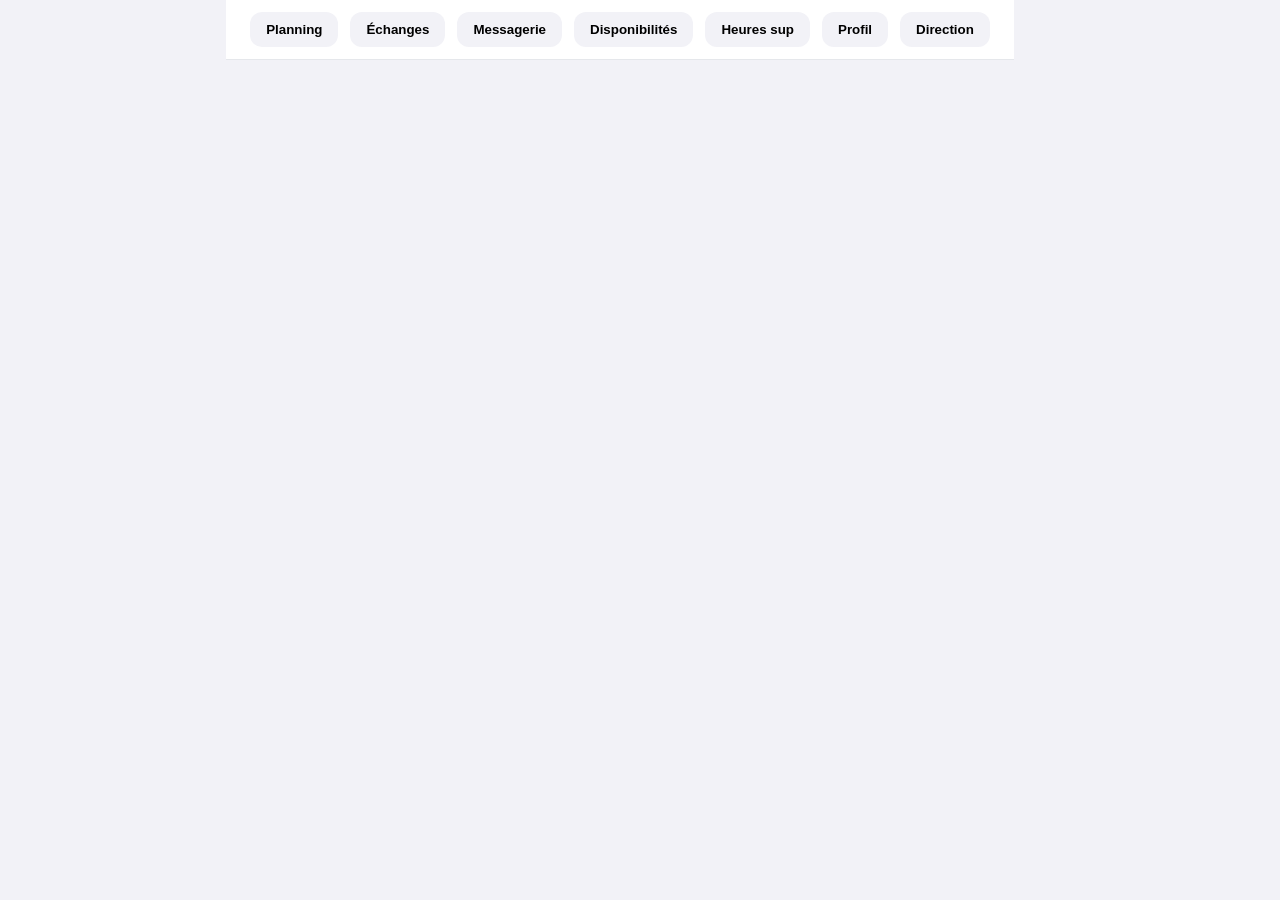
==== index.html @ 152e104a "Add files via upload" ====
<!doctype html>
<html lang="fr">
<head>
  <meta charset="utf-8" />
  <meta name="viewport" content="width=device-width, initial-scale=1" />
  <title>EHPAD Staff – Démo Web (locale)</title>
  <link rel="stylesheet" href="styles.css" />
</head>
<body>
<header class="desktop-nav">
  <button data-tab="planning">Planning</button>
  <button data-tab="echanges">Échanges</button>
  <button data-tab="messagerie">Messagerie</button>
  <button data-tab="disponibilites">Disponibilités</button>
  <button data-tab="heures">Heures sup</button>
  <button data-tab="profil">Profil</button>
  <button data-tab="direction">Direction</button>
</header>



<div class='pc-content'>
  <div id="root"></div>

  <template id="tpl-login">
    <div class="screen">
      <div class="topbar">
        <div class="brand">
          <div class="logo">E</div>
          <div>
            <div class="brand-title">EHPAD Staff</div>
            <div class="brand-subtitle">Démo web locale</div>
          </div>
        </div>
      </div>

      <div class="content">
        <div class="card hero">
          <div class="hero-title">Connexion</div>
          <div class="hero-sub">Choisis un profil pour tester (Agent / Direction).</div>

          <div class="row gap">
            <div class="field">
              <label>Rôle</label>
              <select id="loginRole">
                <option value="agent">Agent</option>
                <option value="direction">Direction</option>
              </select>
            </div>
            <div class="field">
              <label>Utilisateur</label>
              <select id="loginUser"></select>
            </div>
          </div>

          <button class="btn primary" id="btnLogin">Se connecter</button>

          <div class="hint">
            <span class="pill">100% local</span>
            <span class="pill">Windows OK</span>
            <span class="pill">Sans serveur</span>
          </div>
        </div>

        <div class="card">
          <div class="section-title">Ce que tu peux montrer à la direction</div>
          <ul class="bullets">
            <li>Planning personnel + planning d’unité</li>
            <li>Échanges d’horaires (avec sélection de deux horaires)</li>
            <li>Messagerie interne + proposition d’échange</li>
            <li>Absences / congés / arrêt maladie</li>
            <li>Heures supplémentaires</li>
            <li>Profil & santé (agent modifie, direction consulte)</li>
          </ul>
        </div>
      </div>
    </div>
  </template>

  <template id="tpl-shell">
    <div class="app">
      <div class="statusbar"></div>

      <header class="appbar">
        <div class="appbar-left">
          <button class="iconbtn" id="btnBack" title="Retour" aria-label="Retour">
            <svg viewBox="0 0 24 24"><path d="M15 18l-6-6 6-6" fill="none" stroke="currentColor" stroke-width="2" stroke-linecap="round" stroke-linejoin="round"/></svg>
          </button>
          <div>
            <div class="appbar-title" id="appTitle">Planning</div>
            <div class="appbar-sub" id="appSubtitle"></div>
          </div>
        </div>

        <div class="appbar-right">
          <button class="iconbtn" id="btnAccount" title="Compte" aria-label="Compte">
            <svg viewBox="0 0 24 24"><path d="M20 21a8 8 0 10-16 0" fill="none" stroke="currentColor" stroke-width="2" stroke-linecap="round"/><path d="M12 13a4 4 0 100-8 4 4 0 000 8z" fill="none" stroke="currentColor" stroke-width="2"/></svg>
          </button>
        </div>
      </header>

      <main class="main" id="main"></main>

      <nav class="tabbar" id="tabbar"></nav>

      <div class="modal-backdrop hidden" id="modalBackdrop">
        <div class="modal" role="dialog" aria-modal="true" aria-labelledby="modalTitle">
          <div class="modal-head">
            <div class="modal-title" id="modalTitle">Modal</div>
            <button class="iconbtn" id="btnModalClose" aria-label="Fermer">
              <svg viewBox="0 0 24 24"><path d="M18 6L6 18M6 6l12 12" fill="none" stroke="currentColor" stroke-width="2" stroke-linecap="round"/></svg>
            </button>
          </div>
          <div class="modal-body" id="modalBody"></div>
          <div class="modal-foot" id="modalFoot"></div>
        </div>
      </div>

      <div class="toast hidden" id="toast"></div>
    </div>
  </template>

  <script src="app.js"></script>
</body>
</html>
---- styles.css ----
:root{
  --bg: #0b1220;
  --panel: #0f1a30;
  --card: #101d35;
  --card2: #0f1a30;
  --text: #eef3ff;
  --muted: #a9b6d3;
  --line: rgba(255,255,255,.08);
  --primary: #4f8cff;
  --primary2: #2f6df0;
  --danger: #ff4f6d;
  --success: #32d583;
  --shadow: 0 12px 40px rgba(0,0,0,.35);
  --radius: 18px;
}

*{box-sizing:border-box}
html,body{height:100%}
body{
  margin:0;
  font-family: ui-sans-serif, system-ui, -apple-system, Segoe UI, Roboto, Arial, "Apple Color Emoji","Segoe UI Emoji";
  background: radial-gradient(1200px 800px at 20% -10%, rgba(79,140,255,.35), transparent 60%),
              radial-gradient(1200px 800px at 110% 20%, rgba(50,213,131,.25), transparent 55%),
              var(--bg);
  color: var(--text);
}

a{color:inherit}
.hidden{display:none !important}
.row{display:flex}
.col{display:flex;flex-direction:column}
.gap{gap:12px}
.center{align-items:center;justify-content:center}

.screen{
  min-height:100vh;
  display:flex;
  flex-direction:column;
}

.topbar{
  padding:20px 18px 8px;
  display:flex;
  justify-content:center;
}
.brand{display:flex;gap:12px;align-items:center}
.logo{
  width:42px;height:42px;border-radius:14px;
  background: linear-gradient(135deg, rgba(79,140,255,1), rgba(47,109,240,1));
  display:grid;place-items:center;
  font-weight:800;
  box-shadow: var(--shadow);
}
.brand-title{font-weight:800;font-size:18px}
.brand-subtitle{color:var(--muted);font-size:12px;margin-top:2px}

.content{
  width:min(980px, 100%);
  margin:0 auto;
  padding:12px 18px 28px;
  display:grid;
  grid-template-columns: 1fr;
  gap:14px;
}
@media(min-width:860px){
  .content{grid-template-columns: 1.1fr .9fr;}
}

.card{
  background: linear-gradient(180deg, rgba(255,255,255,.04), rgba(255,255,255,.02));
  border:1px solid var(--line);
  border-radius: var(--radius);
  padding:16px;
  box-shadow: var(--shadow);
}
.hero{padding:18px}
.hero-title{font-size:22px;font-weight:850}
.hero-sub{color:var(--muted);margin-top:6px}
.section-title{font-weight:750;margin-bottom:10px}
.bullets{margin:0;padding-left:18px;color:var(--muted);line-height:1.65}

.field{flex:1;display:flex;flex-direction:column;gap:6px}
label{font-size:12px;color:var(--muted)}
input, select, textarea{
  width:100%;
  padding:12px 12px;
  border-radius:14px;
  background: rgba(255,255,255,.04);
  border:1px solid var(--line);
  color:var(--text);
  outline:none;
}
textarea{min-height:92px;resize:vertical}

.btn{
  width:100%;
  margin-top:12px;
  padding:12px 14px;
  border-radius:14px;
  border:1px solid var(--line);
  background: rgba(255,255,255,.04);
  color:var(--text);
  font-weight:700;
  cursor:pointer;
}
.btn.primary{
  background: linear-gradient(135deg, var(--primary), var(--primary2));
  border: none;
}
.btn.danger{
  background: linear-gradient(135deg, rgba(255,79,109,1), rgba(255,42,86,1));
  border:none;
}
.btn.ghost{
  background: transparent;
  border:1px solid var(--line);
}
.btn.small{width:auto;margin:0;padding:10px 12px;border-radius:12px;font-weight:700}

.hint{display:flex;gap:8px;flex-wrap:wrap;margin-top:12px}
.pill{
  font-size:12px;
  padding:6px 10px;
  border-radius:999px;
  border:1px solid var(--line);
  background: rgba(255,255,255,.03);
  color:var(--muted);
}

/* App shell */
.app{
  height:100vh;
  width: 100%;
  margin:0 auto;
  background: rgba(0,0,0,.12);
  display:flex;
  flex-direction:column;
  border-left:1px solid rgba(255,255,255,.06);
  border-right:1px solid rgba(255,255,255,.06);
}

.statusbar{height:12px}
.appbar{
  display:flex;
  align-items:center;
  justify-content:space-between;
  padding:14px 12px 10px;
  border-bottom:1px solid var(--line);
  background: linear-gradient(180deg, rgba(255,255,255,.04), rgba(255,255,255,.01));
}
.appbar-left{display:flex;gap:8px;align-items:center}
.appbar-title{font-weight:850;font-size:16px}
.appbar-sub{color:var(--muted);font-size:12px;margin-top:2px}

.iconbtn{
  width:38px;height:38px;border-radius:12px;
  border:1px solid var(--line);
  background: rgba(255,255,255,.04);
  display:grid;place-items:center;
  cursor:pointer;
  color:var(--text);
}
.iconbtn svg{width:20px;height:20px}

.main{
  flex:1;
  overflow:auto;
  padding:12px 12px 84px;
}
.tabbar{
  position:sticky;
  bottom:0;
  display:grid;
  grid-template-columns: repeat(5, 1fr);
  gap:8px;
  padding:10px 10px 12px;
  border-top:1px solid var(--line);
  background: linear-gradient(180deg, rgba(0,0,0,.2), rgba(0,0,0,.38));
  backdrop-filter: blur(10px);
}
.tab{
  display:flex;
  flex-direction:column;
  gap:6px;
  align-items:center;
  justify-content:center;
  padding:10px 6px;
  border-radius:14px;
  color:var(--muted);
  cursor:pointer;
  user-select:none;
}
.tab.active{
  color:var(--text);
  background: rgba(79,140,255,.14);
  border:1px solid rgba(79,140,255,.35);
}
.tab svg{width:18px;height:18px}
.tab span{font-size:11px}

.cardlist{display:flex;flex-direction:column;gap:10px}
.carditem{
  background: rgba(255,255,255,.03);
  border:1px solid var(--line);
  border-radius: var(--radius);
  padding:14px;
}
.carditem h3{margin:0 0 8px;font-size:14px}
.muted{color:var(--muted);font-size:12px}
.split{
  display:grid;
  grid-template-columns: 1fr;
  gap:10px;
}
@media(min-width:380px){
  .split{grid-template-columns: 1fr 1fr;}
}

.badge{
  display:inline-flex;
  align-items:center;
  gap:6px;
  padding:6px 10px;
  border-radius:999px;
  border:1px solid var(--line);
  background: rgba(255,255,255,.03);
  color:var(--muted);
  font-size:12px;
}
.badge.ok{border-color: rgba(50,213,131,.35); background: rgba(50,213,131,.10); color:#bff3db}
.badge.warn{border-color: rgba(255,196,0,.35); background: rgba(255,196,0,.10); color:#ffe7a8}
.badge.no{border-color: rgba(255,79,109,.35); background: rgba(255,79,109,.10); color:#ffd0d9}

.hr{height:1px;background:var(--line);margin:12px 0}

/* Calendar-ish */
.week{
  display:grid;
  grid-template-columns: repeat(7, 1fr);
  gap:8px;
}
.day{
  border:1px solid var(--line);
  border-radius:14px;
  padding:10px 10px 8px;
  background: rgba(255,255,255,.03);
}
.day .d{font-weight:800;font-size:12px}
.day .n{color:var(--muted);font-size:11px;margin-top:2px}
.shift{
  margin-top:8px;
  padding:8px;
  border-radius:12px;
  border:1px solid rgba(79,140,255,.25);
  background: rgba(79,140,255,.10);
  font-size:12px;
}
.shift .t{font-weight:750}
.shift .p{color:var(--muted);font-size:11px;margin-top:3px}

/* Messages */
.chat{
  display:flex;
  flex-direction:column;
  gap:10px;
}
.bubble{
  max-width:82%;
  padding:10px 12px;
  border-radius:16px;
  border:1px solid var(--line);
  background: rgba(255,255,255,.04);
  box-shadow: 0 6px 18px rgba(0,0,0,.20);
}
.bubble.me{
  margin-left:auto;
  background: rgba(79,140,255,.18);
  border-color: rgba(79,140,255,.35);
}
.bubble .time{margin-top:6px;font-size:10px;color:var(--muted)}
.chatbar{
  position:sticky;
  bottom:0;
  display:flex;
  gap:8px;
  padding:10px;
  background: linear-gradient(180deg, rgba(0,0,0,.0), rgba(0,0,0,.35));
  backdrop-filter: blur(10px);
  border-top:1px solid var(--line);
  margin: 12px -12px -84px;
}
.chatbar input{flex:1}
.iconbtn.primary{
  background: rgba(79,140,255,.18);
  border-color: rgba(79,140,255,.35);
}

/* Modal */
.modal-backdrop{
  position:fixed;
  inset:0;
  background: rgba(0,0,0,.55);
  display:flex;
  align-items:flex-end;
  justify-content:center;
  padding:14px;
}
.modal{
  width: 100%;
  background: linear-gradient(180deg, rgba(255,255,255,.06), rgba(255,255,255,.03));
  border:1px solid var(--line);
  border-radius: 22px;
  box-shadow: var(--shadow);
  overflow:hidden;
}
.modal-head{
  display:flex;
  justify-content:space-between;
  align-items:center;
  padding:14px 12px;
  border-bottom:1px solid var(--line);
}
.modal-title{font-weight:850}
.modal-body{padding:12px}
.modal-foot{padding:12px;border-top:1px solid var(--line);display:flex;gap:8px}
.modal-foot .btn{margin:0}
.grid2{display:grid;grid-template-columns:1fr 1fr;gap:10px}

/* Toast */
.toast{
  position:fixed;
  left:50%;
  transform:translateX(-50%);
  bottom:92px;
  background: rgba(0,0,0,.65);
  border:1px solid rgba(255,255,255,.12);
  padding:10px 12px;
  border-radius:14px;
  color:var(--text);
  font-size:13px;
  box-shadow: var(--shadow);
}


/* iOS calendar */
.ioscal-wrap{
  background: rgba(255,255,255,.03);
  border:1px solid var(--line);
  border-radius: 22px;
  overflow:hidden;
}
.ioscal-head{
  display:flex;
  align-items:center;
  justify-content:space-between;
  padding:14px 12px;
  background: linear-gradient(180deg, rgba(255,255,255,.05), rgba(255,255,255,.02));
  border-bottom:1px solid var(--line);
}
.ioscal-title{
  font-weight:900;
  letter-spacing:.2px;
}
.ioscal-head .muted{margin:0}
.ioscal-nav{
  display:flex; gap:8px;
}
.ioscal-dow{
  display:grid;
  grid-template-columns: repeat(7, 1fr);
  gap:0;
  padding:10px 12px 8px;
  font-size:11px;
  color: var(--muted);
  background: rgba(255,255,255,.02);
}
.ioscal-grid{
  display:grid;
  grid-template-columns: repeat(7, 1fr);
  padding:10px 10px 12px;
  gap:6px;
  background: rgba(0,0,0,.12);
}
.ioscal-cell{
  aspect-ratio: 1 / 1;
  border-radius: 14px;
  display:flex;
  align-items:center;
  justify-content:center;
  position:relative;
  border:1px solid rgba(255,255,255,.06);
  background: rgba(255,255,255,.02);
  cursor:pointer;
  user-select:none;
}
.ioscal-cell.off{
  opacity:.35;
  cursor:default;
}
.ioscal-cell .num{
  font-weight:850;
  font-size:12px;
}
.ioscal-cell.today{
  background: rgba(79,140,255,.22);
  border-color: rgba(79,140,255,.45);
}
.ioscal-cell.sel{
  outline: 2px solid rgba(50,213,131,.65);
  outline-offset: 0px;
}
.dots{
  position:absolute;
  bottom:8px;
  display:flex;
  gap:4px;
  height:6px;
  align-items:center;
}
.dot{
  width:5px;height:5px;border-radius:999px;
  background: rgba(255,255,255,.45);
}
.dot.me{ background: rgba(79,140,255,.95); }
.dot.unit{ background: rgba(50,213,131,.95); }
.ioscal-detail{
  padding:12px;
  background: rgba(255,255,255,.02);
  border-top:1px solid var(--line);
}
.ioscal-detail h4{
  margin:0 0 8px;
  font-size:13px;
  font-weight:900;
}
.detail-line{
  display:flex;
  justify-content:space-between;
  align-items:flex-start;
  gap:10px;
  padding:10px 10px;
  border:1px solid rgba(255,255,255,.06);
  background: rgba(255,255,255,.02);
  border-radius: 16px;
  margin-bottom:8px;
}
.detail-line .left{
  display:flex; flex-direction:column; gap:4px;
}
.tag{
  display:inline-flex;
  align-items:center;
  gap:6px;
  padding:5px 9px;
  border-radius:999px;
  border:1px solid var(--line);
  font-size:11px;
  color: var(--muted);
  background: rgba(255,255,255,.02);
  width:fit-content;
}
.tag.me{ border-color: rgba(79,140,255,.35); color:#cfe0ff; background: rgba(79,140,255,.10);}
.tag.unit{ border-color: rgba(50,213,131,.35); color:#c8f6df; background: rgba(50,213,131,.10);}
\n
.pc-layout {
  display: grid;
  grid-template-columns: 280px 1fr;
  height: 100vh;
}



.pc-content {
  padding: 20px;
}

.app {
  max-width: 1100px !important;
  width: 100% !important;
  margin: 0 auto !important;
}

@media (min-width: 900px) {
  .tabbar {
    display: none !important;
  }
}








/* ===============================
   MODE PC FULL HD (1920x1080)
   =============================== */

html, body {
  width: 100%;
  height: 100%;
  margin: 0;
}

body {
  display: flex;
  justify-content: center;
  align-items: flex-start;
  background: #f2f2f7;
}

/* App takes full HD width */
.app {
  width: 100%;
  max-width: 1920px;
  height: 100vh;
  margin: 0;
}

/* Hide mobile constraints */
.app {
  border-radius: 0 !important;
}

/* Tabbar repositioned for desktop */
@media (min-width: 1200px) {
  .tabbar {
    position: sticky;
    bottom: auto;
    top: 0;
  }
}

.tabbar { display: none !important; }

.desktop-nav {
  position: sticky;
  top: 0;
  z-index: 50;
  display: flex;
  gap: 12px;
  padding: 12px 24px;
  background: #ffffff;
  border-bottom: 1px solid #e5e7eb;
}

.desktop-nav button {
  padding: 10px 16px;
  border-radius: 12px;
  border: none;
  background: #f2f2f7;
  font-weight: 600;
  cursor: pointer;
}

.desktop-nav button:hover {
  background: #4f8cff;
  color: #fff;
}
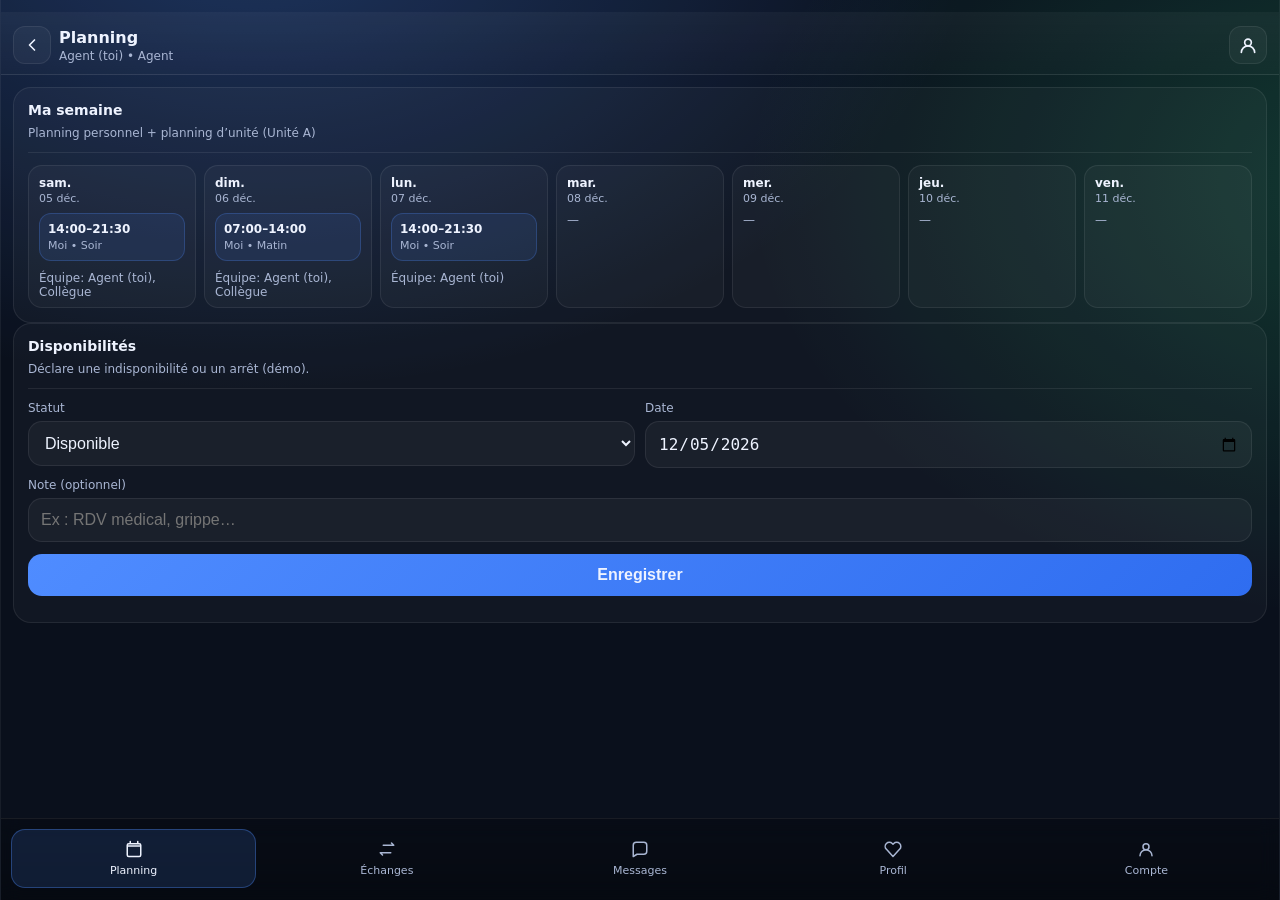
==== commit f3e27ff6: "Add files via upload" ====
--- a/index.html
+++ b/index.html
@@ -7,19 +7,6 @@
   <link rel="stylesheet" href="styles.css" />
 </head>
 <body>
-<header class="desktop-nav">
-  <button data-tab="planning">Planning</button>
-  <button data-tab="echanges">Échanges</button>
-  <button data-tab="messagerie">Messagerie</button>
-  <button data-tab="disponibilites">Disponibilités</button>
-  <button data-tab="heures">Heures sup</button>
-  <button data-tab="profil">Profil</button>
-  <button data-tab="direction">Direction</button>
-</header>
-
-
-
-<div class='pc-content'>
   <div id="root"></div>
 
   <template id="tpl-login">
--- a/styles.css
+++ b/styles.css
@@ -130,7 +130,7 @@
 /* App shell */
 .app{
   height:100vh;
-  width: 100%;
+  width:min(420px, 100%);
   margin:0 auto;
   background: rgba(0,0,0,.12);
   display:flex;
@@ -306,7 +306,7 @@
   padding:14px;
 }
 .modal{
-  width: 100%;
+  width:min(420px, 100%);
   background: linear-gradient(180deg, rgba(255,255,255,.06), rgba(255,255,255,.03));
   border:1px solid var(--line);
   border-radius: 22px;
@@ -342,219 +342,57 @@
 }
 
 
-/* iOS calendar */
-.ioscal-wrap{
-  background: rgba(255,255,255,.03);
-  border:1px solid var(--line);
-  border-radius: 22px;
-  overflow:hidden;
-}
-.ioscal-head{
-  display:flex;
-  align-items:center;
-  justify-content:space-between;
-  padding:14px 12px;
-  background: linear-gradient(180deg, rgba(255,255,255,.05), rgba(255,255,255,.02));
-  border-bottom:1px solid var(--line);
-}
-.ioscal-title{
-  font-weight:900;
-  letter-spacing:.2px;
-}
-.ioscal-head .muted{margin:0}
-.ioscal-nav{
-  display:flex; gap:8px;
-}
-.ioscal-dow{
-  display:grid;
-  grid-template-columns: repeat(7, 1fr);
-  gap:0;
-  padding:10px 12px 8px;
-  font-size:11px;
-  color: var(--muted);
-  background: rgba(255,255,255,.02);
-}
-.ioscal-grid{
-  display:grid;
-  grid-template-columns: repeat(7, 1fr);
-  padding:10px 10px 12px;
-  gap:6px;
-  background: rgba(0,0,0,.12);
-}
-.ioscal-cell{
-  aspect-ratio: 1 / 1;
-  border-radius: 14px;
-  display:flex;
-  align-items:center;
-  justify-content:center;
-  position:relative;
-  border:1px solid rgba(255,255,255,.06);
-  background: rgba(255,255,255,.02);
-  cursor:pointer;
-  user-select:none;
-}
-.ioscal-cell.off{
-  opacity:.35;
-  cursor:default;
-}
-.ioscal-cell .num{
-  font-weight:850;
-  font-size:12px;
-}
-.ioscal-cell.today{
-  background: rgba(79,140,255,.22);
-  border-color: rgba(79,140,255,.45);
-}
-.ioscal-cell.sel{
-  outline: 2px solid rgba(50,213,131,.65);
-  outline-offset: 0px;
-}
-.dots{
-  position:absolute;
-  bottom:8px;
-  display:flex;
-  gap:4px;
-  height:6px;
-  align-items:center;
-}
-.dot{
-  width:5px;height:5px;border-radius:999px;
-  background: rgba(255,255,255,.45);
-}
-.dot.me{ background: rgba(79,140,255,.95); }
-.dot.unit{ background: rgba(50,213,131,.95); }
-.ioscal-detail{
-  padding:12px;
-  background: rgba(255,255,255,.02);
-  border-top:1px solid var(--line);
-}
-.ioscal-detail h4{
-  margin:0 0 8px;
-  font-size:13px;
-  font-weight:900;
-}
-.detail-line{
-  display:flex;
-  justify-content:space-between;
-  align-items:flex-start;
-  gap:10px;
-  padding:10px 10px;
-  border:1px solid rgba(255,255,255,.06);
-  background: rgba(255,255,255,.02);
-  border-radius: 16px;
-  margin-bottom:8px;
-}
-.detail-line .left{
-  display:flex; flex-direction:column; gap:4px;
-}
-.tag{
-  display:inline-flex;
-  align-items:center;
-  gap:6px;
-  padding:5px 9px;
-  border-radius:999px;
-  border:1px solid var(--line);
-  font-size:11px;
-  color: var(--muted);
-  background: rgba(255,255,255,.02);
-  width:fit-content;
-}
-.tag.me{ border-color: rgba(79,140,255,.35); color:#cfe0ff; background: rgba(79,140,255,.10);}
-.tag.unit{ border-color: rgba(50,213,131,.35); color:#c8f6df; background: rgba(50,213,131,.10);}
-\n
-.pc-layout {
-  display: grid;
-  grid-template-columns: 280px 1fr;
-  height: 100vh;
-}
-
-
-
-.pc-content {
-  padding: 20px;
-}
-
+
+/* ==================================================
+   MODE PC 1920x1080 — CSS ONLY (NO HTML/JS CHANGES)
+   ================================================== */
+
+/* Centering removed */
+body {
+  display: block !important;
+}
+
+/* App uses full desktop width */
 .app {
-  max-width: 1100px !important;
   width: 100% !important;
+  max-width: 1920px !important;
   margin: 0 auto !important;
-}
-
-@media (min-width: 900px) {
-  .tabbar {
-    display: none !important;
-  }
-}
-
-
-
-
-
-
-
-
-/* ===============================
-   MODE PC FULL HD (1920x1080)
-   =============================== */
-
-html, body {
-  width: 100%;
-  height: 100%;
-  margin: 0;
-}
-
-body {
-  display: flex;
-  justify-content: center;
-  align-items: flex-start;
-  background: #f2f2f7;
-}
-
-/* App takes full HD width */
-.app {
-  width: 100%;
-  max-width: 1920px;
-  height: 100vh;
-  margin: 0;
-}
-
-/* Hide mobile constraints */
-.app {
+  min-height: 100vh;
   border-radius: 0 !important;
 }
 
-/* Tabbar repositioned for desktop */
-@media (min-width: 1200px) {
-  .tabbar {
-    position: sticky;
-    bottom: auto;
-    top: 0;
-  }
-}
-
-.tabbar { display: none !important; }
-
-.desktop-nav {
-  position: sticky;
-  top: 0;
-  z-index: 50;
-  display: flex;
-  gap: 12px;
-  padding: 12px 24px;
-  background: #ffffff;
-  border-bottom: 1px solid #e5e7eb;
-}
-
-.desktop-nav button {
-  padding: 10px 16px;
-  border-radius: 12px;
-  border: none;
-  background: #f2f2f7;
-  font-weight: 600;
-  cursor: pointer;
-}
-
-.desktop-nav button:hover {
-  background: #4f8cff;
-  color: #fff;
-}
+/* Larger content spacing for desktop */
+.screen, .page, .view {
+  padding-left: 24px !important;
+  padding-right: 24px !important;
+}
+
+/* Cards breathe better on PC */
+.card {
+  max-width: none !important;
+}
+
+/* Calendar scales properly */
+.calendar {
+  max-width: none !important;
+}
+
+/* Lists use more space */
+.list, .list-item {
+  max-width: none !important;
+}
+
+/* Inputs easier to use with mouse */
+input, select, textarea, button {
+  font-size: 16px;
+}
+
+/* Desktop scrolling comfort */
+* {
+  scrollbar-width: thin;
+}
+
+/* Keep mobile navigation & logic intact */
+/* NO tabbar changes */
+/* NO JS changes */
+/* NO HTML changes */
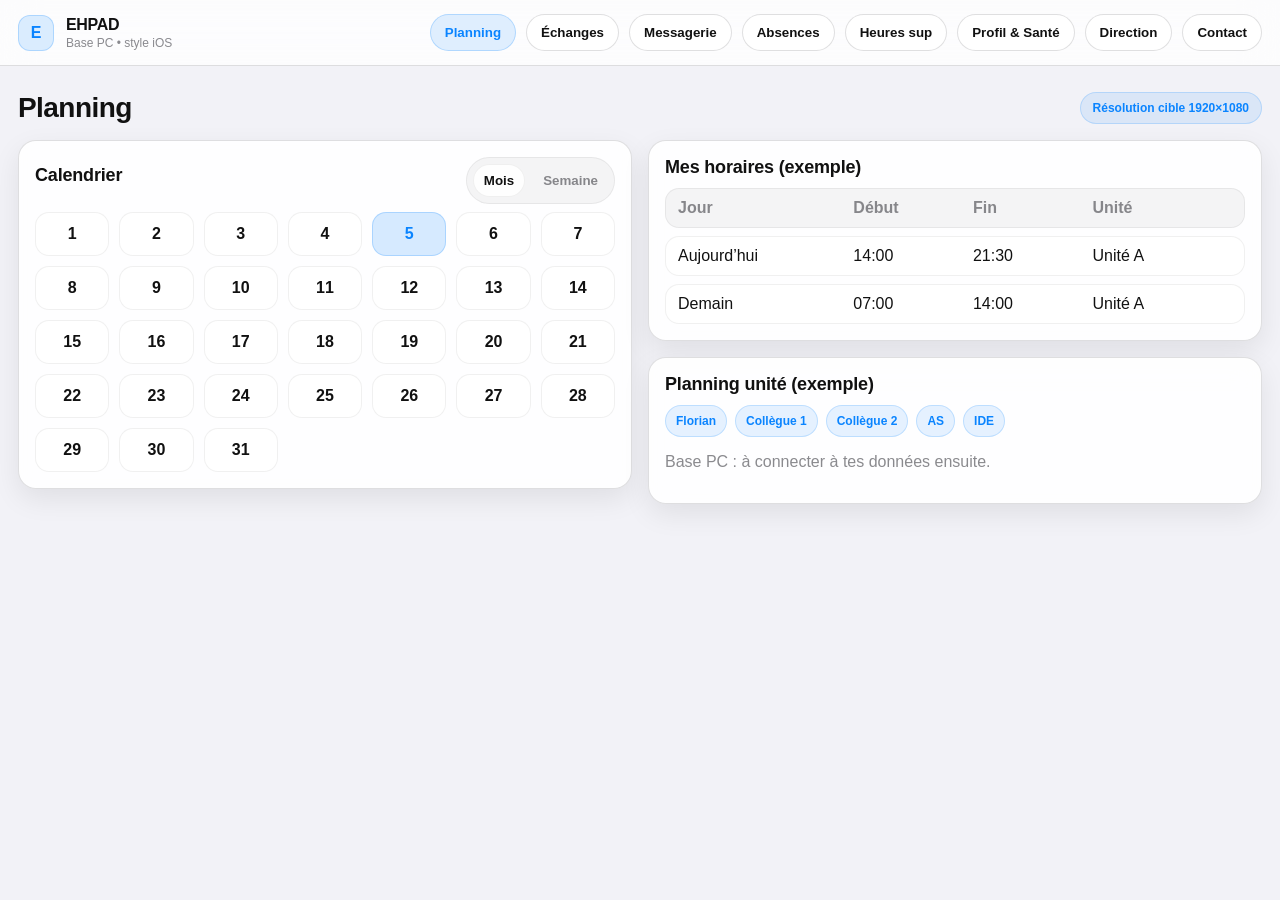
==== commit 5ed83524: "Add files via upload" ====
--- a/index.html
+++ b/index.html
@@ -3,109 +3,295 @@
 <head>
   <meta charset="utf-8" />
   <meta name="viewport" content="width=device-width, initial-scale=1" />
-  <title>EHPAD Staff – Démo Web (locale)</title>
+  <title>EHPAD – Base PC (style iOS)</title>
   <link rel="stylesheet" href="styles.css" />
 </head>
 <body>
-  <div id="root"></div>
-
-  <template id="tpl-login">
-    <div class="screen">
-      <div class="topbar">
-        <div class="brand">
-          <div class="logo">E</div>
-          <div>
-            <div class="brand-title">EHPAD Staff</div>
-            <div class="brand-subtitle">Démo web locale</div>
-          </div>
-        </div>
-      </div>
-
-      <div class="content">
-        <div class="card hero">
-          <div class="hero-title">Connexion</div>
-          <div class="hero-sub">Choisis un profil pour tester (Agent / Direction).</div>
-
-          <div class="row gap">
-            <div class="field">
-              <label>Rôle</label>
-              <select id="loginRole">
-                <option value="agent">Agent</option>
-                <option value="direction">Direction</option>
-              </select>
+  <header class="topbar">
+    <div class="brand">
+      <div class="logo">E</div>
+      <div>
+        <div class="brand-title">EHPAD</div>
+        <div class="brand-sub">Base PC • style iOS</div>
+      </div>
+    </div>
+
+    <nav class="nav" id="nav">
+      <button class="navbtn active" data-tab="planning">Planning</button>
+      <button class="navbtn" data-tab="echanges">Échanges</button>
+      <button class="navbtn" data-tab="messagerie">Messagerie</button>
+      <button class="navbtn" data-tab="disponibilites">Absences</button>
+      <button class="navbtn" data-tab="heures">Heures sup</button>
+      <button class="navbtn" data-tab="profil">Profil & Santé</button>
+      <button class="navbtn" data-tab="direction">Direction</button>
+      <button class="navbtn" data-tab="contact">Contact</button>
+    </nav>
+  </header>
+
+  <main class="wrap">
+    <section class="panel active" data-panel="planning">
+      <div class="panelhead">
+        <h1>Planning</h1>
+        <div class="chip">Résolution cible 1920×1080</div>
+      </div>
+
+      <div class="grid2">
+        <div class="card">
+          <div class="cardhead">
+            <h2>Calendrier</h2>
+            <div class="seg">
+              <button class="segbtn active" data-cal="month">Mois</button>
+              <button class="segbtn" data-cal="week">Semaine</button>
             </div>
-            <div class="field">
-              <label>Utilisateur</label>
-              <select id="loginUser"></select>
+          </div>
+          <div class="calendar" id="calendar"></div>
+        </div>
+
+        <div class="stack">
+          <div class="card">
+            <h2>Mes horaires (exemple)</h2>
+            <div class="table">
+              <div class="row header">
+                <div>Jour</div><div>Début</div><div>Fin</div><div>Unité</div>
+              </div>
+              <div class="row"><div>Aujourd’hui</div><div>14:00</div><div>21:30</div><div>Unité A</div></div>
+              <div class="row"><div>Demain</div><div>07:00</div><div>14:00</div><div>Unité A</div></div>
             </div>
           </div>
 
-          <button class="btn primary" id="btnLogin">Se connecter</button>
-
-          <div class="hint">
-            <span class="pill">100% local</span>
-            <span class="pill">Windows OK</span>
-            <span class="pill">Sans serveur</span>
-          </div>
-        </div>
-
-        <div class="card">
-          <div class="section-title">Ce que tu peux montrer à la direction</div>
-          <ul class="bullets">
-            <li>Planning personnel + planning d’unité</li>
-            <li>Échanges d’horaires (avec sélection de deux horaires)</li>
-            <li>Messagerie interne + proposition d’échange</li>
-            <li>Absences / congés / arrêt maladie</li>
-            <li>Heures supplémentaires</li>
-            <li>Profil & santé (agent modifie, direction consulte)</li>
-          </ul>
-        </div>
-      </div>
-    </div>
-  </template>
-
-  <template id="tpl-shell">
-    <div class="app">
-      <div class="statusbar"></div>
-
-      <header class="appbar">
-        <div class="appbar-left">
-          <button class="iconbtn" id="btnBack" title="Retour" aria-label="Retour">
-            <svg viewBox="0 0 24 24"><path d="M15 18l-6-6 6-6" fill="none" stroke="currentColor" stroke-width="2" stroke-linecap="round" stroke-linejoin="round"/></svg>
-          </button>
-          <div>
-            <div class="appbar-title" id="appTitle">Planning</div>
-            <div class="appbar-sub" id="appSubtitle"></div>
-          </div>
-        </div>
-
-        <div class="appbar-right">
-          <button class="iconbtn" id="btnAccount" title="Compte" aria-label="Compte">
-            <svg viewBox="0 0 24 24"><path d="M20 21a8 8 0 10-16 0" fill="none" stroke="currentColor" stroke-width="2" stroke-linecap="round"/><path d="M12 13a4 4 0 100-8 4 4 0 000 8z" fill="none" stroke="currentColor" stroke-width="2"/></svg>
-          </button>
-        </div>
-      </header>
-
-      <main class="main" id="main"></main>
-
-      <nav class="tabbar" id="tabbar"></nav>
-
-      <div class="modal-backdrop hidden" id="modalBackdrop">
-        <div class="modal" role="dialog" aria-modal="true" aria-labelledby="modalTitle">
-          <div class="modal-head">
-            <div class="modal-title" id="modalTitle">Modal</div>
-            <button class="iconbtn" id="btnModalClose" aria-label="Fermer">
-              <svg viewBox="0 0 24 24"><path d="M18 6L6 18M6 6l12 12" fill="none" stroke="currentColor" stroke-width="2" stroke-linecap="round"/></svg>
-            </button>
-          </div>
-          <div class="modal-body" id="modalBody"></div>
-          <div class="modal-foot" id="modalFoot"></div>
-        </div>
-      </div>
-
-      <div class="toast hidden" id="toast"></div>
-    </div>
-  </template>
+          <div class="card">
+            <h2>Planning unité (exemple)</h2>
+            <div class="pillrow">
+              <span class="pill">Florian</span>
+              <span class="pill">Collègue 1</span>
+              <span class="pill">Collègue 2</span>
+              <span class="pill">AS</span>
+              <span class="pill">IDE</span>
+            </div>
+            <p class="muted">Base PC : à connecter à tes données ensuite.</p>
+          </div>
+        </div>
+      </div>
+    </section>
+
+    <section class="panel" data-panel="echanges">
+      <div class="panelhead">
+        <h1>Échanges d’horaires</h1>
+        <div class="chip">Demande → validation direction</div>
+      </div>
+
+      <div class="grid2">
+        <div class="card">
+          <h2>Proposer un échange</h2>
+          <div class="formgrid">
+            <label>Jour / date</label>
+            <input type="date" id="swapDate" />
+
+            <label>Mon horaire</label>
+            <select id="myShift">
+              <option>07:00–14:00</option>
+              <option selected>14:00–21:30</option>
+            </select>
+
+            <label>Horaire collègue</label>
+            <select id="theirShift">
+              <option>07:00–14:00</option>
+              <option>14:00–21:30</option>
+            </select>
+
+            <label>Collègue</label>
+            <input type="text" id="coworker" placeholder="Nom du collègue" />
+
+            <label>Message (optionnel)</label>
+            <textarea id="swapMsg" rows="4" placeholder="Explique ta demande…"></textarea>
+          </div>
+
+          <div class="actions">
+            <button class="btn primary" id="sendSwap">Envoyer la demande</button>
+            <div class="hint" id="swapResult"></div>
+          </div>
+        </div>
+
+        <div class="card">
+          <h2>Historique (démo)</h2>
+          <div class="list" id="swapList"></div>
+        </div>
+      </div>
+    </section>
+
+    <section class="panel" data-panel="messagerie">
+      <div class="panelhead">
+        <h1>Messagerie</h1>
+        <div class="chip">Pièces jointes (base)</div>
+      </div>
+
+      <div class="grid2">
+        <div class="card">
+          <h2>Conversations</h2>
+          <div class="list" id="threads"></div>
+          <button class="btn" id="newThread">+ Nouvelle conversation</button>
+        </div>
+
+        <div class="card">
+          <h2 id="chatTitle">Conversation</h2>
+          <div class="chat" id="chat"></div>
+
+          <div class="chatbar">
+            <input id="chatInput" type="text" placeholder="Écrire un message…" />
+            <input id="fileInput" type="file" />
+            <button class="btn primary" id="chatSend">Envoyer</button>
+          </div>
+
+          <div class="hint">Astuce : un bouton “Proposer un échange” pourra être ajouté ici ensuite.</div>
+        </div>
+      </div>
+    </section>
+
+    <section class="panel" data-panel="disponibilites">
+      <div class="panelhead">
+        <h1>Disponibilités / Arrêts</h1>
+        <div class="chip">Du / Au</div>
+      </div>
+
+      <div class="grid2">
+        <div class="card">
+          <h2>Déclarer une absence</h2>
+          <div class="formgrid">
+            <label>Type</label>
+            <select id="absenceType">
+              <option>Indisponible</option>
+              <option>Arrêt maladie</option>
+            </select>
+
+            <label>Du</label>
+            <input type="date" id="fromDate" />
+
+            <label>Au</label>
+            <input type="date" id="toDate" />
+
+            <label>Note (optionnel)</label>
+            <input type="text" id="absenceNote" placeholder="Ex : RDV, grippe…" />
+          </div>
+
+          <div class="actions">
+            <button class="btn primary" id="saveAbsence">Enregistrer</button>
+            <div class="hint" id="absenceResult"></div>
+          </div>
+        </div>
+
+        <div class="card">
+          <h2>Mes déclarations</h2>
+          <div class="list" id="absenceList"></div>
+        </div>
+      </div>
+    </section>
+
+    <section class="panel" data-panel="heures">
+      <div class="panelhead">
+        <h1>Heures supplémentaires</h1>
+        <div class="chip">Déclaration</div>
+      </div>
+
+      <div class="grid2">
+        <div class="card">
+          <h2>Déclarer</h2>
+          <div class="formgrid">
+            <label>Date</label>
+            <input type="date" id="otDate" />
+            <label>Minutes</label>
+            <input type="number" id="otMinutes" min="0" step="5" placeholder="Ex : 15, 30, 45…" />
+            <label>Commentaire</label>
+            <input type="text" id="otNote" placeholder="Ex : transmission, retard" />
+          </div>
+          <div class="actions">
+            <button class="btn primary" id="saveOT">Enregistrer</button>
+            <div class="hint" id="otResult"></div>
+          </div>
+        </div>
+
+        <div class="card">
+          <h2>Historique</h2>
+          <div class="list" id="otList"></div>
+        </div>
+      </div>
+    </section>
+
+    <section class="panel" data-panel="profil">
+      <div class="panelhead">
+        <h1>Profil & Santé</h1>
+        <div class="chip">Infos personnelles</div>
+      </div>
+
+      <div class="grid2">
+        <div class="card">
+          <h2>Profil</h2>
+          <div class="formgrid">
+            <label>Nom</label><input id="pName" placeholder="Nom / prénom" />
+            <label>Unité</label><input id="pUnit" placeholder="Ex : Unité A" />
+            <label>Poste</label><input id="pRole" placeholder="Ex : Agent de soins" />
+          </div>
+          <div class="actions">
+            <button class="btn primary" id="saveProfile">Enregistrer</button>
+            <div class="hint" id="profileResult"></div>
+          </div>
+        </div>
+
+        <div class="card">
+          <h2>Santé (option)</h2>
+          <div class="formgrid">
+            <label>Allergies</label><input id="hAllergies" placeholder="…" />
+            <label>Traitements</label><input id="hTreatments" placeholder="…" />
+            <label>Poids (kg)</label><input id="hWeight" type="number" />
+            <label>Taille (cm)</label><input id="hHeight" type="number" />
+          </div>
+          <div class="actions">
+            <button class="btn primary" id="saveHealth">Enregistrer</button>
+            <div class="hint" id="healthResult"></div>
+          </div>
+        </div>
+      </div>
+    </section>
+
+    <section class="panel" data-panel="direction">
+      <div class="panelhead">
+        <h1>Direction</h1>
+        <div class="chip">Validations</div>
+      </div>
+
+      <div class="grid2">
+        <div class="card">
+          <h2>Demandes d’échanges</h2>
+          <div class="list" id="dirSwaps"></div>
+        </div>
+        <div class="card">
+          <h2>Absences</h2>
+          <div class="list" id="dirAbsences"></div>
+        </div>
+      </div>
+    </section>
+
+    <section class="panel" data-panel="contact">
+      <div class="panelhead">
+        <h1>Contact EHPAD</h1>
+        <div class="chip">Infos</div>
+      </div>
+
+      <div class="grid2">
+        <div class="card">
+          <h2>Coordonnées</h2>
+          <div class="kv">
+            <div><span>Adresse</span><strong>À compléter</strong></div>
+            <div><span>Téléphone</span><strong>01 00 00 00 00</strong></div>
+            <div><span>Email</span><strong>contact@ehpad.fr</strong></div>
+          </div>
+        </div>
+        <div class="card">
+          <h2>Notes</h2>
+          <p class="muted">Tu peux ajouter des liens utiles, procédures, etc.</p>
+        </div>
+      </div>
+    </section>
+  </main>
 
   <script src="app.js"></script>
 </body>
--- a/styles.css
+++ b/styles.css
@@ -1,398 +1,248 @@
+/* ==================================================
+   EHPAD – BASE PC (STYLE iOS)
+   Couleur principale : #0A84FF
+   Cible : 1920×1080
+   ================================================== */
+
 :root{
-  --bg: #0b1220;
-  --panel: #0f1a30;
-  --card: #101d35;
-  --card2: #0f1a30;
-  --text: #eef3ff;
-  --muted: #a9b6d3;
-  --line: rgba(255,255,255,.08);
-  --primary: #4f8cff;
-  --primary2: #2f6df0;
-  --danger: #ff4f6d;
-  --success: #32d583;
-  --shadow: 0 12px 40px rgba(0,0,0,.35);
-  --radius: 18px;
+  --blue:#0A84FF;
+  --bg:#F2F2F7;
+  --card:rgba(255,255,255,.90);
+  --sep:rgba(60,60,67,.16);
+  --text:#111;
+  --muted:rgba(60,60,67,.60);
+  --shadow:0 10px 28px rgba(0,0,0,.08);
+  --r:18px;
+  --r2:14px;
 }
 
 *{box-sizing:border-box}
 html,body{height:100%}
 body{
   margin:0;
-  font-family: ui-sans-serif, system-ui, -apple-system, Segoe UI, Roboto, Arial, "Apple Color Emoji","Segoe UI Emoji";
-  background: radial-gradient(1200px 800px at 20% -10%, rgba(79,140,255,.35), transparent 60%),
-              radial-gradient(1200px 800px at 110% 20%, rgba(50,213,131,.25), transparent 55%),
-              var(--bg);
-  color: var(--text);
-}
-
-a{color:inherit}
-.hidden{display:none !important}
-.row{display:flex}
-.col{display:flex;flex-direction:column}
-.gap{gap:12px}
-.center{align-items:center;justify-content:center}
-
-.screen{
-  min-height:100vh;
+  background:var(--bg);
+  color:var(--text);
+  font-family:-apple-system,BlinkMacSystemFont,"SF Pro Display","SF Pro Text","Segoe UI",Roboto,Arial,sans-serif;
+  -webkit-font-smoothing:antialiased;
+  -moz-osx-font-smoothing:grayscale;
+}
+
+.topbar{
+  position:sticky;
+  top:0;
+  z-index:50;
   display:flex;
-  flex-direction:column;
-}
-
-.topbar{
-  padding:20px 18px 8px;
+  align-items:center;
+  justify-content:space-between;
+  gap:16px;
+  padding:14px 18px;
+  background:rgba(255,255,255,.78);
+  border-bottom:1px solid var(--sep);
+  backdrop-filter:blur(18px);
+  -webkit-backdrop-filter:blur(18px);
+}
+
+.brand{display:flex; gap:12px; align-items:center}
+.logo{
+  width:36px;height:36px;border-radius:12px;
+  background:rgba(10,132,255,.14);
+  border:1px solid rgba(10,132,255,.22);
+  display:flex;align-items:center;justify-content:center;
+  font-weight:900;color:var(--blue);
+}
+.brand-title{font-weight:900; letter-spacing:-.02em}
+.brand-sub{font-size:12px;color:var(--muted);margin-top:2px}
+
+.nav{display:flex; flex-wrap:wrap; gap:10px; justify-content:flex-end}
+.navbtn{
+  border:1px solid var(--sep);
+  background:rgba(255,255,255,.9);
+  border-radius:999px;
+  padding:10px 14px;
+  font-weight:800;
+  cursor:pointer;
+  color:var(--text);
+}
+.navbtn:hover{border-color:rgba(10,132,255,.35)}
+.navbtn.active{
+  background:rgba(10,132,255,.12);
+  border-color:rgba(10,132,255,.22);
+  color:var(--blue);
+}
+
+.wrap{
+  width:min(1600px, 100%);
+  margin:0 auto;
+  padding:18px;
+}
+
+.panel{display:none}
+.panel.active{display:block}
+
+.panelhead{
   display:flex;
-  justify-content:center;
-}
-.brand{display:flex;gap:12px;align-items:center}
-.logo{
-  width:42px;height:42px;border-radius:14px;
-  background: linear-gradient(135deg, rgba(79,140,255,1), rgba(47,109,240,1));
-  display:grid;place-items:center;
-  font-weight:800;
-  box-shadow: var(--shadow);
-}
-.brand-title{font-weight:800;font-size:18px}
-.brand-subtitle{color:var(--muted);font-size:12px;margin-top:2px}
-
-.content{
-  width:min(980px, 100%);
-  margin:0 auto;
-  padding:12px 18px 28px;
-  display:grid;
-  grid-template-columns: 1fr;
+  align-items:center;
+  justify-content:space-between;
   gap:14px;
-}
-@media(min-width:860px){
-  .content{grid-template-columns: 1.1fr .9fr;}
-}
+  margin:8px 0 16px;
+}
+.panelhead h1{margin:0; font-size:28px; letter-spacing:-.02em}
+.chip{
+  background:rgba(10,132,255,.10);
+  border:1px solid rgba(10,132,255,.18);
+  color:var(--blue);
+  padding:8px 12px;
+  border-radius:999px;
+  font-weight:900;
+  font-size:12px;
+}
+
+.grid2{
+  display:grid;
+  grid-template-columns: 1fr 1fr;
+  gap:16px;
+  align-items:start;
+}
+.stack{display:grid; gap:16px}
 
 .card{
-  background: linear-gradient(180deg, rgba(255,255,255,.04), rgba(255,255,255,.02));
-  border:1px solid var(--line);
-  border-radius: var(--radius);
+  background:var(--card);
+  border:1px solid var(--sep);
+  border-radius:var(--r);
+  box-shadow:var(--shadow);
   padding:16px;
-  box-shadow: var(--shadow);
-}
-.hero{padding:18px}
-.hero-title{font-size:22px;font-weight:850}
-.hero-sub{color:var(--muted);margin-top:6px}
-.section-title{font-weight:750;margin-bottom:10px}
-.bullets{margin:0;padding-left:18px;color:var(--muted);line-height:1.65}
-
-.field{flex:1;display:flex;flex-direction:column;gap:6px}
-label{font-size:12px;color:var(--muted)}
+  backdrop-filter:blur(14px);
+  -webkit-backdrop-filter:blur(14px);
+}
+.card h2{margin:0 0 10px; font-size:18px; letter-spacing:-.01em}
+
+.cardhead{display:flex; align-items:center; justify-content:space-between; gap:10px; margin-bottom:8px}
+.seg{display:flex; gap:8px; background:rgba(0,0,0,.04); padding:6px; border-radius:999px; border:1px solid rgba(0,0,0,.06)}
+.segbtn{
+  border:0; background:transparent; padding:8px 10px; border-radius:999px; cursor:pointer; font-weight:900; color:var(--muted)
+}
+.segbtn.active{background:rgba(255,255,255,.9); border:1px solid rgba(0,0,0,.06); color:var(--text)}
+
+.muted{color:var(--muted)}
+
+.table{display:grid; gap:8px}
+.row{display:grid; grid-template-columns: 1.2fr .8fr .8fr 1fr; gap:8px; padding:10px 12px; border-radius:14px; border:1px solid rgba(0,0,0,.06); background:rgba(255,255,255,.75)}
+.row.header{background:rgba(0,0,0,.04); color:var(--muted); font-weight:900}
+
+.pillrow{display:flex; flex-wrap:wrap; gap:8px}
+.pill{
+  padding:8px 10px; border-radius:999px;
+  background:rgba(10,132,255,.10);
+  border:1px solid rgba(10,132,255,.18);
+  color:var(--blue);
+  font-weight:900;
+  font-size:12px;
+}
+
+.formgrid{display:grid; grid-template-columns: 1fr; gap:10px}
+label{font-size:12px; color:var(--muted); font-weight:900}
 input, select, textarea{
   width:100%;
   padding:12px 12px;
-  border-radius:14px;
-  background: rgba(255,255,255,.04);
-  border:1px solid var(--line);
-  color:var(--text);
+  border-radius:var(--r2);
+  border:1px solid var(--sep);
+  background:rgba(255,255,255,.95);
   outline:none;
-}
-textarea{min-height:92px;resize:vertical}
+  font-size:14px;
+}
+input:focus,select:focus,textarea:focus{
+  border-color:rgba(10,132,255,.55);
+  box-shadow:0 0 0 4px rgba(10,132,255,.12);
+}
+
+.actions{display:flex; align-items:center; gap:12px; margin-top:12px}
+.hint{color:var(--muted); font-size:12px; font-weight:700}
 
 .btn{
-  width:100%;
-  margin-top:12px;
+  border-radius:14px;
+  border:1px solid var(--sep);
+  background:rgba(255,255,255,.9);
   padding:12px 14px;
-  border-radius:14px;
-  border:1px solid var(--line);
-  background: rgba(255,255,255,.04);
-  color:var(--text);
-  font-weight:700;
+  font-weight:900;
   cursor:pointer;
 }
 .btn.primary{
-  background: linear-gradient(135deg, var(--primary), var(--primary2));
-  border: none;
-}
-.btn.danger{
-  background: linear-gradient(135deg, rgba(255,79,109,1), rgba(255,42,86,1));
-  border:none;
-}
-.btn.ghost{
-  background: transparent;
-  border:1px solid var(--line);
-}
-.btn.small{width:auto;margin:0;padding:10px 12px;border-radius:12px;font-weight:700}
-
-.hint{display:flex;gap:8px;flex-wrap:wrap;margin-top:12px}
-.pill{
-  font-size:12px;
-  padding:6px 10px;
-  border-radius:999px;
-  border:1px solid var(--line);
-  background: rgba(255,255,255,.03);
-  color:var(--muted);
-}
-
-/* App shell */
-.app{
-  height:100vh;
-  width:min(420px, 100%);
-  margin:0 auto;
-  background: rgba(0,0,0,.12);
-  display:flex;
-  flex-direction:column;
-  border-left:1px solid rgba(255,255,255,.06);
-  border-right:1px solid rgba(255,255,255,.06);
-}
-
-.statusbar{height:12px}
-.appbar{
-  display:flex;
-  align-items:center;
-  justify-content:space-between;
-  padding:14px 12px 10px;
-  border-bottom:1px solid var(--line);
-  background: linear-gradient(180deg, rgba(255,255,255,.04), rgba(255,255,255,.01));
-}
-.appbar-left{display:flex;gap:8px;align-items:center}
-.appbar-title{font-weight:850;font-size:16px}
-.appbar-sub{color:var(--muted);font-size:12px;margin-top:2px}
-
-.iconbtn{
-  width:38px;height:38px;border-radius:12px;
-  border:1px solid var(--line);
-  background: rgba(255,255,255,.04);
-  display:grid;place-items:center;
-  cursor:pointer;
-  color:var(--text);
-}
-.iconbtn svg{width:20px;height:20px}
-
-.main{
-  flex:1;
+  background:var(--blue);
+  border-color:rgba(10,132,255,.35);
+  color:#fff;
+}
+
+.calendar{
+  display:grid;
+  grid-template-columns: repeat(7, 1fr);
+  gap:10px;
+  margin-top:8px;
+}
+.day{
+  padding:12px 10px;
+  border-radius:14px;
+  border:1px solid rgba(0,0,0,.06);
+  background:rgba(255,255,255,.75);
+  text-align:center;
+  font-weight:900;
+}
+.day.today{
+  background:rgba(10,132,255,.16);
+  border-color:rgba(10,132,255,.22);
+  color:var(--blue);
+}
+
+.list{display:grid; gap:10px}
+.item{
+  border-radius:14px;
+  border:1px solid rgba(0,0,0,.06);
+  background:rgba(255,255,255,.75);
+  padding:12px 12px;
+}
+.item .top{display:flex; justify-content:space-between; gap:10px; font-weight:900}
+.item .sub{margin-top:6px; color:var(--muted); font-size:12px; font-weight:700}
+
+.chat{
+  height:520px;
   overflow:auto;
-  padding:12px 12px 84px;
-}
-.tabbar{
-  position:sticky;
-  bottom:0;
-  display:grid;
-  grid-template-columns: repeat(5, 1fr);
-  gap:8px;
-  padding:10px 10px 12px;
-  border-top:1px solid var(--line);
-  background: linear-gradient(180deg, rgba(0,0,0,.2), rgba(0,0,0,.38));
-  backdrop-filter: blur(10px);
-}
-.tab{
-  display:flex;
-  flex-direction:column;
-  gap:6px;
-  align-items:center;
-  justify-content:center;
-  padding:10px 6px;
-  border-radius:14px;
-  color:var(--muted);
-  cursor:pointer;
-  user-select:none;
-}
-.tab.active{
-  color:var(--text);
-  background: rgba(79,140,255,.14);
-  border:1px solid rgba(79,140,255,.35);
-}
-.tab svg{width:18px;height:18px}
-.tab span{font-size:11px}
-
-.cardlist{display:flex;flex-direction:column;gap:10px}
-.carditem{
-  background: rgba(255,255,255,.03);
-  border:1px solid var(--line);
-  border-radius: var(--radius);
-  padding:14px;
-}
-.carditem h3{margin:0 0 8px;font-size:14px}
-.muted{color:var(--muted);font-size:12px}
-.split{
-  display:grid;
-  grid-template-columns: 1fr;
+  border-radius:14px;
+  border:1px solid rgba(0,0,0,.06);
+  background:rgba(255,255,255,.75);
+  padding:12px;
+  display:grid;
   gap:10px;
 }
-@media(min-width:380px){
-  .split{grid-template-columns: 1fr 1fr;}
-}
-
-.badge{
-  display:inline-flex;
-  align-items:center;
-  gap:6px;
-  padding:6px 10px;
-  border-radius:999px;
-  border:1px solid var(--line);
-  background: rgba(255,255,255,.03);
-  color:var(--muted);
-  font-size:12px;
-}
-.badge.ok{border-color: rgba(50,213,131,.35); background: rgba(50,213,131,.10); color:#bff3db}
-.badge.warn{border-color: rgba(255,196,0,.35); background: rgba(255,196,0,.10); color:#ffe7a8}
-.badge.no{border-color: rgba(255,79,109,.35); background: rgba(255,79,109,.10); color:#ffd0d9}
-
-.hr{height:1px;background:var(--line);margin:12px 0}
-
-/* Calendar-ish */
-.week{
-  display:grid;
-  grid-template-columns: repeat(7, 1fr);
-  gap:8px;
-}
-.day{
-  border:1px solid var(--line);
-  border-radius:14px;
-  padding:10px 10px 8px;
-  background: rgba(255,255,255,.03);
-}
-.day .d{font-weight:800;font-size:12px}
-.day .n{color:var(--muted);font-size:11px;margin-top:2px}
-.shift{
-  margin-top:8px;
-  padding:8px;
-  border-radius:12px;
-  border:1px solid rgba(79,140,255,.25);
-  background: rgba(79,140,255,.10);
-  font-size:12px;
-}
-.shift .t{font-weight:750}
-.shift .p{color:var(--muted);font-size:11px;margin-top:3px}
-
-/* Messages */
-.chat{
-  display:flex;
-  flex-direction:column;
-  gap:10px;
-}
 .bubble{
-  max-width:82%;
+  max-width:80%;
   padding:10px 12px;
   border-radius:16px;
-  border:1px solid var(--line);
-  background: rgba(255,255,255,.04);
-  box-shadow: 0 6px 18px rgba(0,0,0,.20);
+  border:1px solid rgba(0,0,0,.06);
+  background:rgba(255,255,255,.9);
 }
 .bubble.me{
   margin-left:auto;
-  background: rgba(79,140,255,.18);
-  border-color: rgba(79,140,255,.35);
-}
-.bubble .time{margin-top:6px;font-size:10px;color:var(--muted)}
+  background:rgba(10,132,255,.12);
+  border-color:rgba(10,132,255,.22);
+}
 .chatbar{
-  position:sticky;
-  bottom:0;
-  display:flex;
-  gap:8px;
-  padding:10px;
-  background: linear-gradient(180deg, rgba(0,0,0,.0), rgba(0,0,0,.35));
-  backdrop-filter: blur(10px);
-  border-top:1px solid var(--line);
-  margin: 12px -12px -84px;
-}
-.chatbar input{flex:1}
-.iconbtn.primary{
-  background: rgba(79,140,255,.18);
-  border-color: rgba(79,140,255,.35);
-}
-
-/* Modal */
-.modal-backdrop{
-  position:fixed;
-  inset:0;
-  background: rgba(0,0,0,.55);
-  display:flex;
-  align-items:flex-end;
-  justify-content:center;
-  padding:14px;
-}
-.modal{
-  width:min(420px, 100%);
-  background: linear-gradient(180deg, rgba(255,255,255,.06), rgba(255,255,255,.03));
-  border:1px solid var(--line);
-  border-radius: 22px;
-  box-shadow: var(--shadow);
-  overflow:hidden;
-}
-.modal-head{
-  display:flex;
-  justify-content:space-between;
+  display:grid;
+  grid-template-columns: 1fr 220px auto;
+  gap:10px;
+  margin-top:12px;
   align-items:center;
-  padding:14px 12px;
-  border-bottom:1px solid var(--line);
-}
-.modal-title{font-weight:850}
-.modal-body{padding:12px}
-.modal-foot{padding:12px;border-top:1px solid var(--line);display:flex;gap:8px}
-.modal-foot .btn{margin:0}
-.grid2{display:grid;grid-template-columns:1fr 1fr;gap:10px}
-
-/* Toast */
-.toast{
-  position:fixed;
-  left:50%;
-  transform:translateX(-50%);
-  bottom:92px;
-  background: rgba(0,0,0,.65);
-  border:1px solid rgba(255,255,255,.12);
-  padding:10px 12px;
-  border-radius:14px;
-  color:var(--text);
-  font-size:13px;
-  box-shadow: var(--shadow);
-}
-
-
-
-/* ==================================================
-   MODE PC 1920x1080 — CSS ONLY (NO HTML/JS CHANGES)
-   ================================================== */
-
-/* Centering removed */
-body {
-  display: block !important;
-}
-
-/* App uses full desktop width */
-.app {
-  width: 100% !important;
-  max-width: 1920px !important;
-  margin: 0 auto !important;
-  min-height: 100vh;
-  border-radius: 0 !important;
-}
-
-/* Larger content spacing for desktop */
-.screen, .page, .view {
-  padding-left: 24px !important;
-  padding-right: 24px !important;
-}
-
-/* Cards breathe better on PC */
-.card {
-  max-width: none !important;
-}
-
-/* Calendar scales properly */
-.calendar {
-  max-width: none !important;
-}
-
-/* Lists use more space */
-.list, .list-item {
-  max-width: none !important;
-}
-
-/* Inputs easier to use with mouse */
-input, select, textarea, button {
-  font-size: 16px;
-}
-
-/* Desktop scrolling comfort */
-* {
-  scrollbar-width: thin;
-}
-
-/* Keep mobile navigation & logic intact */
-/* NO tabbar changes */
-/* NO JS changes */
-/* NO HTML changes */
+}
+
+.kv{display:grid; gap:10px}
+.kv > div{
+  display:flex; justify-content:space-between; gap:12px;
+  padding:12px; border-radius:14px;
+  border:1px solid rgba(0,0,0,.06);
+  background:rgba(255,255,255,.75);
+}
+.kv span{color:var(--muted); font-weight:900; font-size:12px}
+
+@media (max-width: 1200px){
+  .grid2{grid-template-columns:1fr}
+  .chatbar{grid-template-columns:1fr}
+  .nav{justify-content:flex-start}
+}
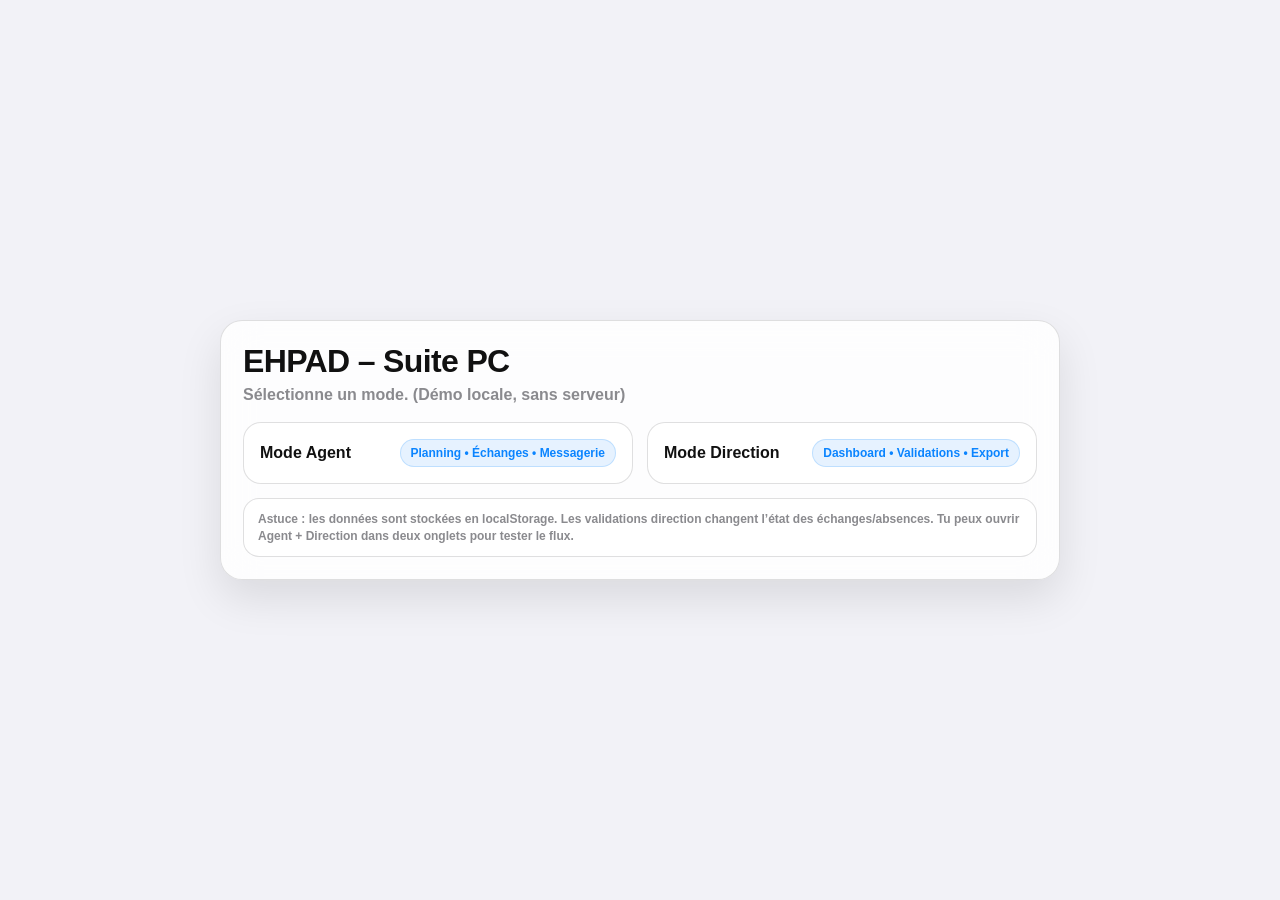
==== commit d67bc6e9: "Add files via upload" ====
--- a/index.html
+++ b/index.html
@@ -3,296 +3,83 @@
 <head>
   <meta charset="utf-8" />
   <meta name="viewport" content="width=device-width, initial-scale=1" />
-  <title>EHPAD – Base PC (style iOS)</title>
-  <link rel="stylesheet" href="styles.css" />
+  <title>EHPAD – Suite PC</title>
+  <style>
+    :root{ --blue:#0A84FF; --bg:#F2F2F7; --sep:rgba(60,60,67,.16); --muted:rgba(60,60,67,.60); }
+    *{box-sizing:border-box}
+    body{
+      margin:0; min-height:100vh; display:grid; place-items:center;
+      background:var(--bg);
+      font-family:-apple-system,BlinkMacSystemFont,"SF Pro Display","SF Pro Text","Segoe UI",Roboto,Arial,sans-serif;
+      color:#111;
+    }
+    .card{
+      width:min(840px, 92vw);
+      padding:22px;
+      border-radius:22px;
+      background:rgba(255,255,255,.86);
+      border:1px solid var(--sep);
+      box-shadow:0 18px 44px rgba(0,0,0,.10);
+      backdrop-filter: blur(18px);
+      -webkit-backdrop-filter: blur(18px);
+    }
+    h1{margin:0 0 6px; letter-spacing:-.02em}
+    p{margin:0 0 18px; color:var(--muted); font-weight:700}
+    .grid{display:grid; grid-template-columns:1fr 1fr; gap:14px}
+    a.btn{
+      text-decoration:none;
+      display:flex; align-items:center; justify-content:space-between;
+      padding:16px 16px;
+      border-radius:18px;
+      border:1px solid var(--sep);
+      background:rgba(255,255,255,.92);
+      font-weight:900;
+      color:#111;
+    }
+    a.btn:hover{border-color:rgba(10,132,255,.35)}
+    .badge{
+      padding:6px 10px; border-radius:999px;
+      font-size:12px; font-weight:900;
+      border:1px solid rgba(10,132,255,.18);
+      background:rgba(10,132,255,.10);
+      color:var(--blue);
+    }
+    .note{
+      margin-top:14px;
+      padding:12px 14px;
+      border-radius:16px;
+      border:1px solid var(--sep);
+      background:rgba(255,255,255,.78);
+      color:var(--muted);
+      font-weight:700;
+      font-size:12px;
+      line-height:1.4;
+    }
+    @media (max-width: 760px){
+      .grid{grid-template-columns:1fr}
+    }
+  </style>
 </head>
 <body>
-  <header class="topbar">
-    <div class="brand">
-      <div class="logo">E</div>
-      <div>
-        <div class="brand-title">EHPAD</div>
-        <div class="brand-sub">Base PC • style iOS</div>
-      </div>
+  <div class="card">
+    <h1>EHPAD – Suite PC</h1>
+    <p>Sélectionne un mode. (Démo locale, sans serveur)</p>
+
+    <div class="grid">
+      <a class="btn" href="./agent/index.html">
+        <span>Mode Agent</span>
+        <span class="badge">Planning • Échanges • Messagerie</span>
+      </a>
+      <a class="btn" href="./direction/index.html">
+        <span>Mode Direction</span>
+        <span class="badge">Dashboard • Validations • Export</span>
+      </a>
     </div>
 
-    <nav class="nav" id="nav">
-      <button class="navbtn active" data-tab="planning">Planning</button>
-      <button class="navbtn" data-tab="echanges">Échanges</button>
-      <button class="navbtn" data-tab="messagerie">Messagerie</button>
-      <button class="navbtn" data-tab="disponibilites">Absences</button>
-      <button class="navbtn" data-tab="heures">Heures sup</button>
-      <button class="navbtn" data-tab="profil">Profil & Santé</button>
-      <button class="navbtn" data-tab="direction">Direction</button>
-      <button class="navbtn" data-tab="contact">Contact</button>
-    </nav>
-  </header>
-
-  <main class="wrap">
-    <section class="panel active" data-panel="planning">
-      <div class="panelhead">
-        <h1>Planning</h1>
-        <div class="chip">Résolution cible 1920×1080</div>
-      </div>
-
-      <div class="grid2">
-        <div class="card">
-          <div class="cardhead">
-            <h2>Calendrier</h2>
-            <div class="seg">
-              <button class="segbtn active" data-cal="month">Mois</button>
-              <button class="segbtn" data-cal="week">Semaine</button>
-            </div>
-          </div>
-          <div class="calendar" id="calendar"></div>
-        </div>
-
-        <div class="stack">
-          <div class="card">
-            <h2>Mes horaires (exemple)</h2>
-            <div class="table">
-              <div class="row header">
-                <div>Jour</div><div>Début</div><div>Fin</div><div>Unité</div>
-              </div>
-              <div class="row"><div>Aujourd’hui</div><div>14:00</div><div>21:30</div><div>Unité A</div></div>
-              <div class="row"><div>Demain</div><div>07:00</div><div>14:00</div><div>Unité A</div></div>
-            </div>
-          </div>
-
-          <div class="card">
-            <h2>Planning unité (exemple)</h2>
-            <div class="pillrow">
-              <span class="pill">Florian</span>
-              <span class="pill">Collègue 1</span>
-              <span class="pill">Collègue 2</span>
-              <span class="pill">AS</span>
-              <span class="pill">IDE</span>
-            </div>
-            <p class="muted">Base PC : à connecter à tes données ensuite.</p>
-          </div>
-        </div>
-      </div>
-    </section>
-
-    <section class="panel" data-panel="echanges">
-      <div class="panelhead">
-        <h1>Échanges d’horaires</h1>
-        <div class="chip">Demande → validation direction</div>
-      </div>
-
-      <div class="grid2">
-        <div class="card">
-          <h2>Proposer un échange</h2>
-          <div class="formgrid">
-            <label>Jour / date</label>
-            <input type="date" id="swapDate" />
-
-            <label>Mon horaire</label>
-            <select id="myShift">
-              <option>07:00–14:00</option>
-              <option selected>14:00–21:30</option>
-            </select>
-
-            <label>Horaire collègue</label>
-            <select id="theirShift">
-              <option>07:00–14:00</option>
-              <option>14:00–21:30</option>
-            </select>
-
-            <label>Collègue</label>
-            <input type="text" id="coworker" placeholder="Nom du collègue" />
-
-            <label>Message (optionnel)</label>
-            <textarea id="swapMsg" rows="4" placeholder="Explique ta demande…"></textarea>
-          </div>
-
-          <div class="actions">
-            <button class="btn primary" id="sendSwap">Envoyer la demande</button>
-            <div class="hint" id="swapResult"></div>
-          </div>
-        </div>
-
-        <div class="card">
-          <h2>Historique (démo)</h2>
-          <div class="list" id="swapList"></div>
-        </div>
-      </div>
-    </section>
-
-    <section class="panel" data-panel="messagerie">
-      <div class="panelhead">
-        <h1>Messagerie</h1>
-        <div class="chip">Pièces jointes (base)</div>
-      </div>
-
-      <div class="grid2">
-        <div class="card">
-          <h2>Conversations</h2>
-          <div class="list" id="threads"></div>
-          <button class="btn" id="newThread">+ Nouvelle conversation</button>
-        </div>
-
-        <div class="card">
-          <h2 id="chatTitle">Conversation</h2>
-          <div class="chat" id="chat"></div>
-
-          <div class="chatbar">
-            <input id="chatInput" type="text" placeholder="Écrire un message…" />
-            <input id="fileInput" type="file" />
-            <button class="btn primary" id="chatSend">Envoyer</button>
-          </div>
-
-          <div class="hint">Astuce : un bouton “Proposer un échange” pourra être ajouté ici ensuite.</div>
-        </div>
-      </div>
-    </section>
-
-    <section class="panel" data-panel="disponibilites">
-      <div class="panelhead">
-        <h1>Disponibilités / Arrêts</h1>
-        <div class="chip">Du / Au</div>
-      </div>
-
-      <div class="grid2">
-        <div class="card">
-          <h2>Déclarer une absence</h2>
-          <div class="formgrid">
-            <label>Type</label>
-            <select id="absenceType">
-              <option>Indisponible</option>
-              <option>Arrêt maladie</option>
-            </select>
-
-            <label>Du</label>
-            <input type="date" id="fromDate" />
-
-            <label>Au</label>
-            <input type="date" id="toDate" />
-
-            <label>Note (optionnel)</label>
-            <input type="text" id="absenceNote" placeholder="Ex : RDV, grippe…" />
-          </div>
-
-          <div class="actions">
-            <button class="btn primary" id="saveAbsence">Enregistrer</button>
-            <div class="hint" id="absenceResult"></div>
-          </div>
-        </div>
-
-        <div class="card">
-          <h2>Mes déclarations</h2>
-          <div class="list" id="absenceList"></div>
-        </div>
-      </div>
-    </section>
-
-    <section class="panel" data-panel="heures">
-      <div class="panelhead">
-        <h1>Heures supplémentaires</h1>
-        <div class="chip">Déclaration</div>
-      </div>
-
-      <div class="grid2">
-        <div class="card">
-          <h2>Déclarer</h2>
-          <div class="formgrid">
-            <label>Date</label>
-            <input type="date" id="otDate" />
-            <label>Minutes</label>
-            <input type="number" id="otMinutes" min="0" step="5" placeholder="Ex : 15, 30, 45…" />
-            <label>Commentaire</label>
-            <input type="text" id="otNote" placeholder="Ex : transmission, retard" />
-          </div>
-          <div class="actions">
-            <button class="btn primary" id="saveOT">Enregistrer</button>
-            <div class="hint" id="otResult"></div>
-          </div>
-        </div>
-
-        <div class="card">
-          <h2>Historique</h2>
-          <div class="list" id="otList"></div>
-        </div>
-      </div>
-    </section>
-
-    <section class="panel" data-panel="profil">
-      <div class="panelhead">
-        <h1>Profil & Santé</h1>
-        <div class="chip">Infos personnelles</div>
-      </div>
-
-      <div class="grid2">
-        <div class="card">
-          <h2>Profil</h2>
-          <div class="formgrid">
-            <label>Nom</label><input id="pName" placeholder="Nom / prénom" />
-            <label>Unité</label><input id="pUnit" placeholder="Ex : Unité A" />
-            <label>Poste</label><input id="pRole" placeholder="Ex : Agent de soins" />
-          </div>
-          <div class="actions">
-            <button class="btn primary" id="saveProfile">Enregistrer</button>
-            <div class="hint" id="profileResult"></div>
-          </div>
-        </div>
-
-        <div class="card">
-          <h2>Santé (option)</h2>
-          <div class="formgrid">
-            <label>Allergies</label><input id="hAllergies" placeholder="…" />
-            <label>Traitements</label><input id="hTreatments" placeholder="…" />
-            <label>Poids (kg)</label><input id="hWeight" type="number" />
-            <label>Taille (cm)</label><input id="hHeight" type="number" />
-          </div>
-          <div class="actions">
-            <button class="btn primary" id="saveHealth">Enregistrer</button>
-            <div class="hint" id="healthResult"></div>
-          </div>
-        </div>
-      </div>
-    </section>
-
-    <section class="panel" data-panel="direction">
-      <div class="panelhead">
-        <h1>Direction</h1>
-        <div class="chip">Validations</div>
-      </div>
-
-      <div class="grid2">
-        <div class="card">
-          <h2>Demandes d’échanges</h2>
-          <div class="list" id="dirSwaps"></div>
-        </div>
-        <div class="card">
-          <h2>Absences</h2>
-          <div class="list" id="dirAbsences"></div>
-        </div>
-      </div>
-    </section>
-
-    <section class="panel" data-panel="contact">
-      <div class="panelhead">
-        <h1>Contact EHPAD</h1>
-        <div class="chip">Infos</div>
-      </div>
-
-      <div class="grid2">
-        <div class="card">
-          <h2>Coordonnées</h2>
-          <div class="kv">
-            <div><span>Adresse</span><strong>À compléter</strong></div>
-            <div><span>Téléphone</span><strong>01 00 00 00 00</strong></div>
-            <div><span>Email</span><strong>contact@ehpad.fr</strong></div>
-          </div>
-        </div>
-        <div class="card">
-          <h2>Notes</h2>
-          <p class="muted">Tu peux ajouter des liens utiles, procédures, etc.</p>
-        </div>
-      </div>
-    </section>
-  </main>
-
-  <script src="app.js"></script>
+    <div class="note">
+      Astuce : les données sont stockées en <b>localStorage</b>. Les validations direction changent l’état des échanges/absences.
+      Tu peux ouvrir Agent + Direction dans deux onglets pour tester le flux.
+    </div>
+  </div>
 </body>
 </html>
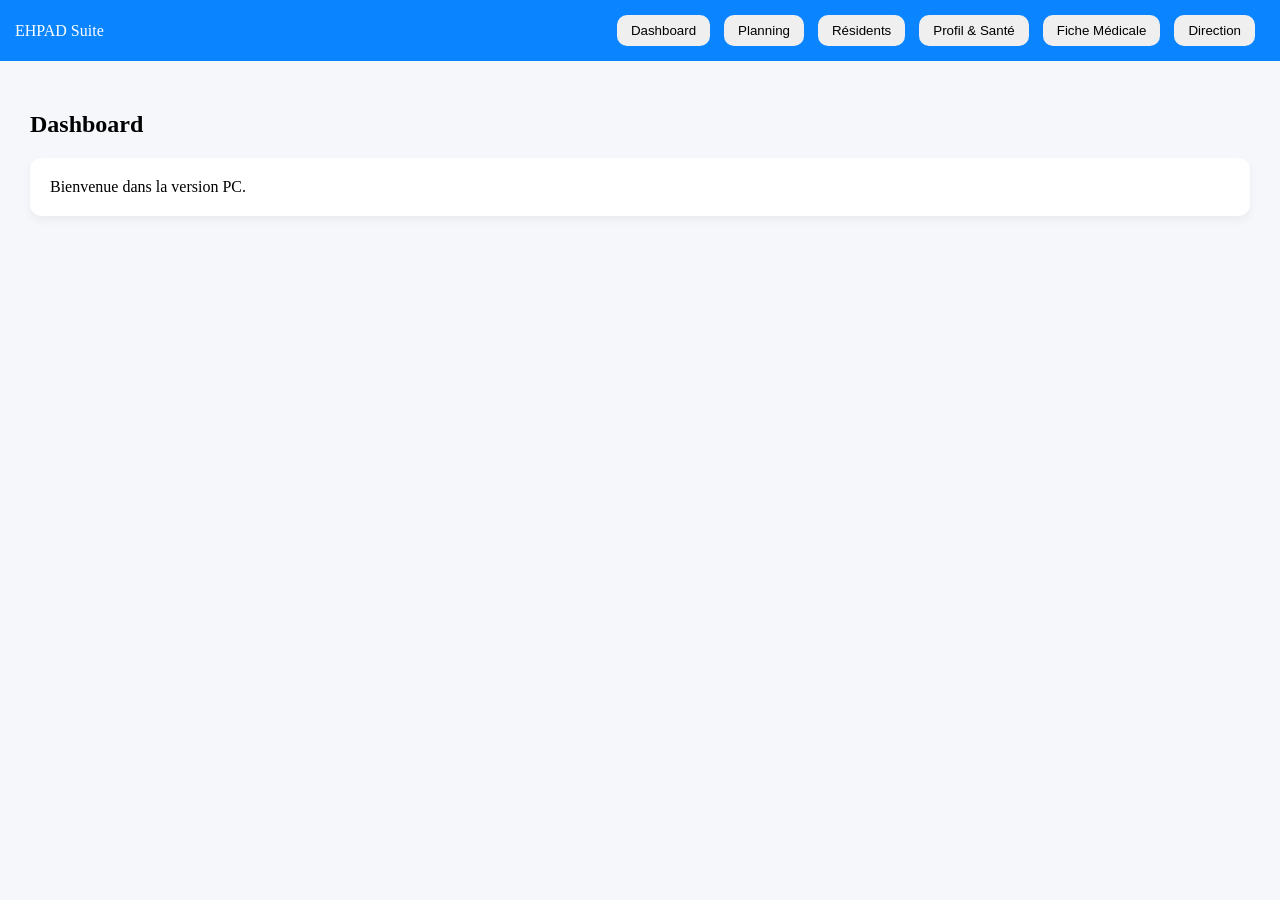
==== commit 2bf58298: "Add files via upload" ====
--- a/index.html
+++ b/index.html
@@ -1,85 +1,82 @@
-<!doctype html>
+<!DOCTYPE html>
 <html lang="fr">
 <head>
-  <meta charset="utf-8" />
-  <meta name="viewport" content="width=device-width, initial-scale=1" />
-  <title>EHPAD – Suite PC</title>
-  <style>
-    :root{ --blue:#0A84FF; --bg:#F2F2F7; --sep:rgba(60,60,67,.16); --muted:rgba(60,60,67,.60); }
-    *{box-sizing:border-box}
-    body{
-      margin:0; min-height:100vh; display:grid; place-items:center;
-      background:var(--bg);
-      font-family:-apple-system,BlinkMacSystemFont,"SF Pro Display","SF Pro Text","Segoe UI",Roboto,Arial,sans-serif;
-      color:#111;
-    }
-    .card{
-      width:min(840px, 92vw);
-      padding:22px;
-      border-radius:22px;
-      background:rgba(255,255,255,.86);
-      border:1px solid var(--sep);
-      box-shadow:0 18px 44px rgba(0,0,0,.10);
-      backdrop-filter: blur(18px);
-      -webkit-backdrop-filter: blur(18px);
-    }
-    h1{margin:0 0 6px; letter-spacing:-.02em}
-    p{margin:0 0 18px; color:var(--muted); font-weight:700}
-    .grid{display:grid; grid-template-columns:1fr 1fr; gap:14px}
-    a.btn{
-      text-decoration:none;
-      display:flex; align-items:center; justify-content:space-between;
-      padding:16px 16px;
-      border-radius:18px;
-      border:1px solid var(--sep);
-      background:rgba(255,255,255,.92);
-      font-weight:900;
-      color:#111;
-    }
-    a.btn:hover{border-color:rgba(10,132,255,.35)}
-    .badge{
-      padding:6px 10px; border-radius:999px;
-      font-size:12px; font-weight:900;
-      border:1px solid rgba(10,132,255,.18);
-      background:rgba(10,132,255,.10);
-      color:var(--blue);
-    }
-    .note{
-      margin-top:14px;
-      padding:12px 14px;
-      border-radius:16px;
-      border:1px solid var(--sep);
-      background:rgba(255,255,255,.78);
-      color:var(--muted);
-      font-weight:700;
-      font-size:12px;
-      line-height:1.4;
-    }
-    @media (max-width: 760px){
-      .grid{grid-template-columns:1fr}
-    }
-  </style>
+<meta charset="UTF-8">
+<title>EHPAD Suite PC</title>
+<link rel="stylesheet" href="styles.css">
 </head>
 <body>
-  <div class="card">
-    <h1>EHPAD – Suite PC</h1>
-    <p>Sélectionne un mode. (Démo locale, sans serveur)</p>
 
-    <div class="grid">
-      <a class="btn" href="./agent/index.html">
-        <span>Mode Agent</span>
-        <span class="badge">Planning • Échanges • Messagerie</span>
-      </a>
-      <a class="btn" href="./direction/index.html">
-        <span>Mode Direction</span>
-        <span class="badge">Dashboard • Validations • Export</span>
-      </a>
-    </div>
+<header class="topbar">
+<div class="logo">EHPAD Suite</div>
+<nav>
+<button class="navbtn" data-tab="dashboard">Dashboard</button>
+<button class="navbtn" data-tab="planning">Planning</button>
+<button class="navbtn" data-tab="residents">Résidents</button>
+<button class="navbtn" data-tab="profil">Profil & Santé</button>
+<button class="navbtn" data-tab="fiche">Fiche Médicale</button>
+<button class="navbtn" data-tab="direction">Direction</button>
+</nav>
+</header>
 
-    <div class="note">
-      Astuce : les données sont stockées en <b>localStorage</b>. Les validations direction changent l’état des échanges/absences.
-      Tu peux ouvrir Agent + Direction dans deux onglets pour tester le flux.
-    </div>
-  </div>
+<main>
+
+<section id="dashboard" class="tab active">
+<h1>Dashboard</h1>
+<div class="card">Bienvenue dans la version PC.</div>
+</section>
+
+<section id="planning" class="tab">
+<h1>Planning</h1>
+
+<h2>Calendrier mensuel</h2>
+<div id="calendar"></div>
+
+<h2>Planning agents</h2>
+<table>
+<tr><th>Agent</th><th>Matin</th><th>Après‑midi</th><th>Nuit</th></tr>
+<tr><td>Dupont</td><td>✔</td><td></td><td></td></tr>
+<tr><td>Martin</td><td></td><td>✔</td><td>✔</td></tr>
+</table>
+</section>
+
+<section id="residents" class="tab">
+<h1>Résidents</h1>
+<div class="card">Liste des résidents (démo).</div>
+</section>
+
+<section id="profil" class="tab">
+<h1>Profil & Santé</h1>
+
+<input id="allergyInput" placeholder="Ajouter allergie">
+<button onclick="addItem('allergies')">Ajouter</button>
+<ul id="allergies"></ul>
+
+<input id="treatInput" placeholder="Ajouter traitement">
+<button onclick="addItem('treatments')">Ajouter</button>
+<ul id="treatments"></ul>
+
+<input id="diseaseInput" placeholder="Ajouter maladie">
+<button onclick="addItem('diseases')">Ajouter</button>
+<ul id="diseases"></ul>
+
+<br><br>
+<button onclick="saveHealth()">Enregistrer vers fiche médicale</button>
+
+</section>
+
+<section id="fiche" class="tab">
+<h1>Fiche Médicale</h1>
+<div id="medicalView"></div>
+</section>
+
+<section id="direction" class="tab">
+<h1>Direction</h1>
+<div class="card">Espace direction.</div>
+</section>
+
+</main>
+
+<script src="app.js"></script>
 </body>
 </html>
--- a/styles.css
+++ b/styles.css
@@ -0,0 +1,64 @@
+body{
+font-family:-apple-system,BlinkMacSystemFont;
+margin:0;
+background:#f5f7fb;
+}
+
+.topbar{
+background:#0A84FF;
+color:white;
+padding:15px;
+display:flex;
+justify-content:space-between;
+align-items:center;
+}
+
+.navbtn{
+margin-right:10px;
+border:none;
+padding:8px 14px;
+border-radius:10px;
+cursor:pointer;
+}
+
+main{
+padding:30px;
+}
+
+.tab{display:none}
+.tab.active{display:block}
+
+.card{
+background:white;
+padding:20px;
+border-radius:12px;
+box-shadow:0 4px 10px rgba(0,0,0,0.05);
+}
+
+table{
+background:white;
+border-collapse:collapse;
+width:400px;
+margin-top:10px;
+}
+
+td,th{
+border:1px solid #ddd;
+padding:8px;
+text-align:center;
+}
+
+#calendar{
+display:grid;
+grid-template-columns:repeat(7,1fr);
+gap:10px;
+max-width:600px;
+margin-bottom:20px;
+}
+
+.day{
+background:white;
+padding:15px;
+border-radius:10px;
+text-align:center;
+}
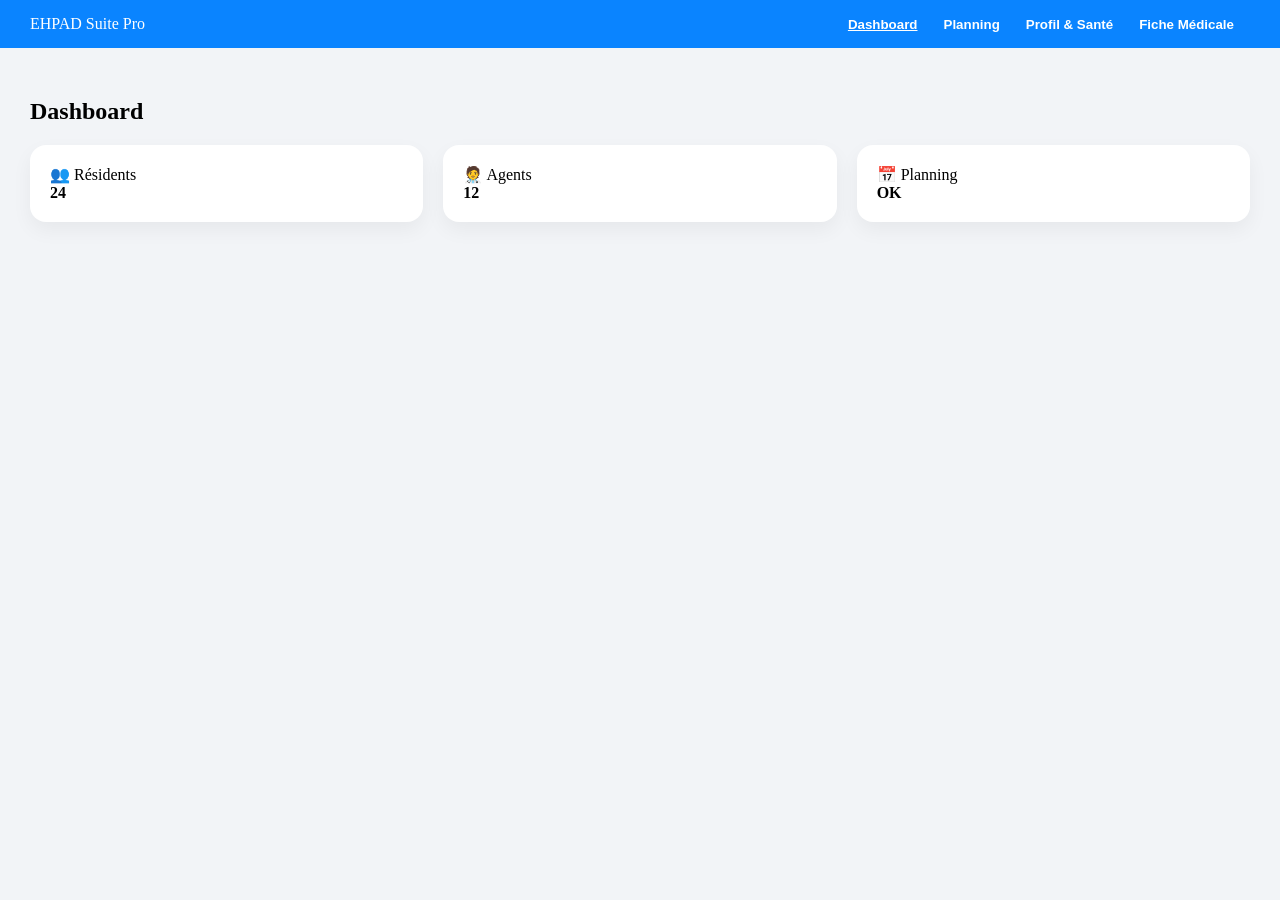
==== commit bc9df0cb: "Add files via upload" ====
--- a/index.html
+++ b/index.html
@@ -2,77 +2,68 @@
 <html lang="fr">
 <head>
 <meta charset="UTF-8">
-<title>EHPAD Suite PC</title>
+<title>EHPAD Suite Pro</title>
 <link rel="stylesheet" href="styles.css">
 </head>
 <body>
 
 <header class="topbar">
-<div class="logo">EHPAD Suite</div>
-<nav>
-<button class="navbtn" data-tab="dashboard">Dashboard</button>
-<button class="navbtn" data-tab="planning">Planning</button>
-<button class="navbtn" data-tab="residents">Résidents</button>
-<button class="navbtn" data-tab="profil">Profil & Santé</button>
-<button class="navbtn" data-tab="fiche">Fiche Médicale</button>
-<button class="navbtn" data-tab="direction">Direction</button>
-</nav>
+  <div class="logo">EHPAD Suite Pro</div>
+  <nav>
+    <button class="navbtn active" data-tab="dashboard">Dashboard</button>
+    <button class="navbtn" data-tab="planning">Planning</button>
+    <button class="navbtn" data-tab="profil">Profil & Santé</button>
+    <button class="navbtn" data-tab="fiche">Fiche Médicale</button>
+  </nav>
 </header>
 
 <main>
 
 <section id="dashboard" class="tab active">
-<h1>Dashboard</h1>
-<div class="card">Bienvenue dans la version PC.</div>
+  <h1>Dashboard</h1>
+  <div class="grid">
+    <div class="card">👥 Résidents<br><b>24</b></div>
+    <div class="card">🧑‍⚕️ Agents<br><b>12</b></div>
+    <div class="card">📅 Planning<br><b>OK</b></div>
+  </div>
 </section>
 
 <section id="planning" class="tab">
-<h1>Planning</h1>
-
-<h2>Calendrier mensuel</h2>
-<div id="calendar"></div>
-
-<h2>Planning agents</h2>
-<table>
-<tr><th>Agent</th><th>Matin</th><th>Après‑midi</th><th>Nuit</th></tr>
-<tr><td>Dupont</td><td>✔</td><td></td><td></td></tr>
-<tr><td>Martin</td><td></td><td>✔</td><td>✔</td></tr>
-</table>
-</section>
-
-<section id="residents" class="tab">
-<h1>Résidents</h1>
-<div class="card">Liste des résidents (démo).</div>
+  <h1>Planning</h1>
+  <div id="calendar"></div>
 </section>
 
 <section id="profil" class="tab">
-<h1>Profil & Santé</h1>
+  <h1>Profil & Santé</h1>
 
-<input id="allergyInput" placeholder="Ajouter allergie">
-<button onclick="addItem('allergies')">Ajouter</button>
-<ul id="allergies"></ul>
+  <div class="card">
+    <h2>Allergies</h2>
+    <input id="allergyInput" placeholder="Ajouter..." />
+    <button onclick="addItem('allergies')">+</button>
+    <div id="allergies" class="chips"></div>
+  </div>
 
-<input id="treatInput" placeholder="Ajouter traitement">
-<button onclick="addItem('treatments')">Ajouter</button>
-<ul id="treatments"></ul>
+  <div class="card">
+    <h2>Traitements</h2>
+    <input id="treatInput" placeholder="Ajouter..." />
+    <button onclick="addItem('treatments')">+</button>
+    <div id="treatments" class="chips"></div>
+  </div>
 
-<input id="diseaseInput" placeholder="Ajouter maladie">
-<button onclick="addItem('diseases')">Ajouter</button>
-<ul id="diseases"></ul>
+  <div class="card">
+    <h2>Maladies</h2>
+    <input id="diseaseInput" placeholder="Ajouter..." />
+    <button onclick="addItem('diseases')">+</button>
+    <div id="diseases" class="chips"></div>
+  </div>
 
-<br><br>
-<button onclick="saveHealth()">Enregistrer vers fiche médicale</button>
+  <button class="save" onclick="saveHealth()">Enregistrer</button>
 
 </section>
 
 <section id="fiche" class="tab">
-<h1>Fiche Médicale</h1>
-<div id="medicalView"></div>
-</section>
-
-<section id="direction" class="tab">
-<h1>Direction</h1>
-<div class="card">Espace direction.</div>
+  <h1>Fiche Médicale</h1>
+  <div id="medicalView" class="card"></div>
 </section>
 
 </main>
--- a/styles.css
+++ b/styles.css
@@ -1,24 +1,28 @@
 body{
 font-family:-apple-system,BlinkMacSystemFont;
 margin:0;
-background:#f5f7fb;
+background:#f2f4f7;
 }
 
 .topbar{
 background:#0A84FF;
 color:white;
-padding:15px;
+padding:15px 30px;
 display:flex;
 justify-content:space-between;
-align-items:center;
 }
 
 .navbtn{
+background:transparent;
+border:none;
+color:white;
 margin-right:10px;
-border:none;
-padding:8px 14px;
-border-radius:10px;
 cursor:pointer;
+font-weight:600;
+}
+
+.navbtn.active{
+text-decoration:underline;
 }
 
 main{
@@ -28,37 +32,53 @@
 .tab{display:none}
 .tab.active{display:block}
 
+.grid{
+display:grid;
+grid-template-columns:repeat(3,1fr);
+gap:20px;
+}
+
 .card{
 background:white;
 padding:20px;
-border-radius:12px;
-box-shadow:0 4px 10px rgba(0,0,0,0.05);
-}
-
-table{
-background:white;
-border-collapse:collapse;
-width:400px;
-margin-top:10px;
-}
-
-td,th{
-border:1px solid #ddd;
-padding:8px;
-text-align:center;
+border-radius:16px;
+box-shadow:0 8px 20px rgba(0,0,0,0.05);
+margin-bottom:20px;
 }
 
 #calendar{
 display:grid;
 grid-template-columns:repeat(7,1fr);
 gap:10px;
-max-width:600px;
-margin-bottom:20px;
 }
 
 .day{
 background:white;
 padding:15px;
-border-radius:10px;
+border-radius:12px;
 text-align:center;
 }
+
+.chips{
+display:flex;
+flex-wrap:wrap;
+gap:8px;
+margin-top:10px;
+}
+
+.chip{
+background:#0A84FF20;
+color:#0A84FF;
+padding:6px 10px;
+border-radius:20px;
+font-size:12px;
+}
+
+.save{
+background:#0A84FF;
+color:white;
+border:none;
+padding:12px 20px;
+border-radius:12px;
+cursor:pointer;
+}
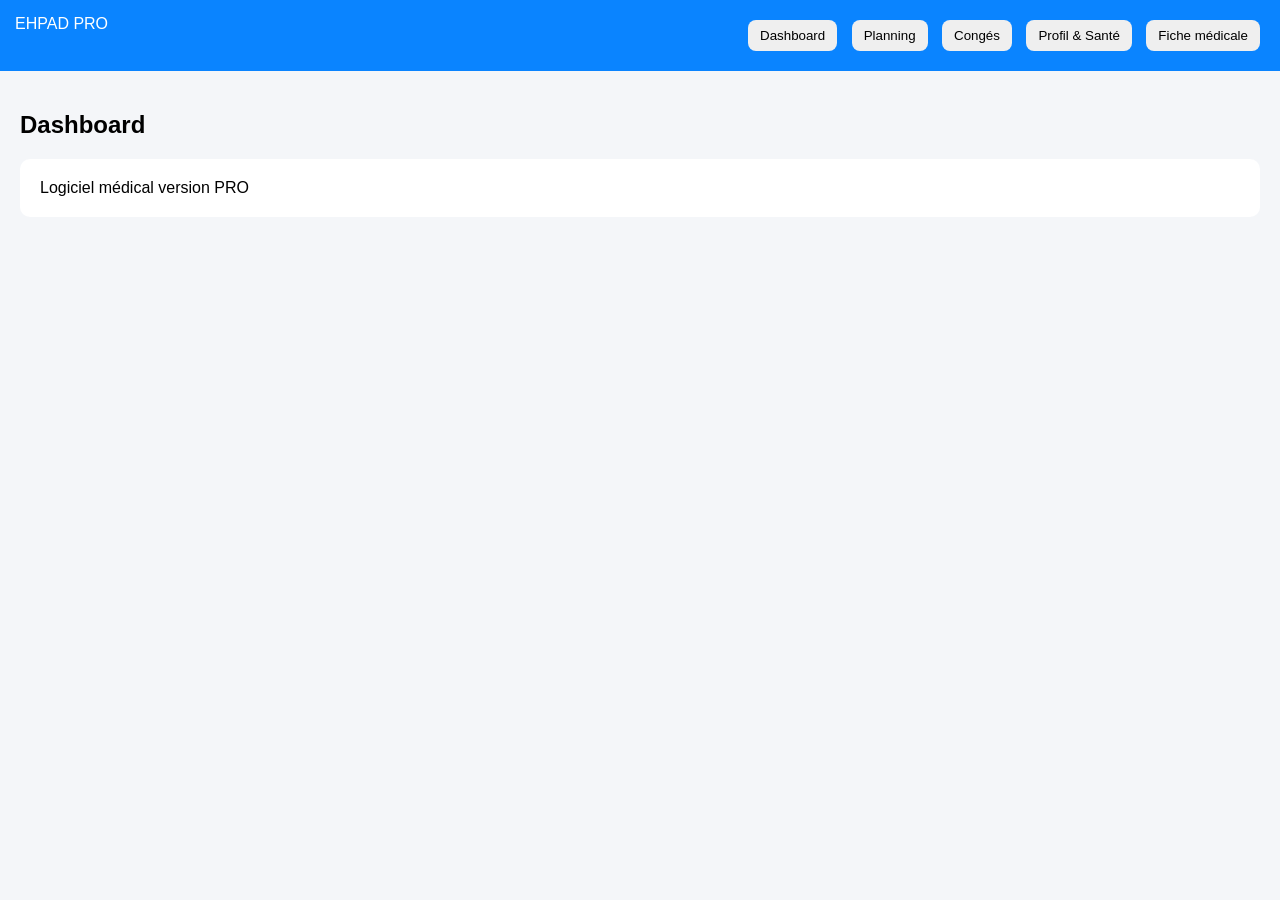
==== commit 28a7a617: "Add files via upload" ====
--- a/index.html
+++ b/index.html
@@ -2,68 +2,73 @@
 <html lang="fr">
 <head>
 <meta charset="UTF-8">
-<title>EHPAD Suite Pro</title>
+<title>EHPAD PRO</title>
 <link rel="stylesheet" href="styles.css">
 </head>
 <body>
 
 <header class="topbar">
-  <div class="logo">EHPAD Suite Pro</div>
-  <nav>
-    <button class="navbtn active" data-tab="dashboard">Dashboard</button>
-    <button class="navbtn" data-tab="planning">Planning</button>
-    <button class="navbtn" data-tab="profil">Profil & Santé</button>
-    <button class="navbtn" data-tab="fiche">Fiche Médicale</button>
-  </nav>
+<div>EHPAD PRO</div>
+<nav>
+<button onclick="show('dashboard')">Dashboard</button>
+<button onclick="show('planning')">Planning</button>
+<button onclick="show('conges')">Congés</button>
+<button onclick="show('profil')">Profil & Santé</button>
+<button onclick="show('fiche')">Fiche médicale</button>
+</nav>
 </header>
 
 <main>
 
 <section id="dashboard" class="tab active">
-  <h1>Dashboard</h1>
-  <div class="grid">
-    <div class="card">👥 Résidents<br><b>24</b></div>
-    <div class="card">🧑‍⚕️ Agents<br><b>12</b></div>
-    <div class="card">📅 Planning<br><b>OK</b></div>
-  </div>
+<h1>Dashboard</h1>
+<div class="card">Logiciel médical version PRO</div>
 </section>
 
 <section id="planning" class="tab">
-  <h1>Planning</h1>
-  <div id="calendar"></div>
+<h1>Planning</h1>
+
+<input id="agent" placeholder="Nom agent">
+<input id="date" type="date">
+<select id="shift">
+<option>Matin</option>
+<option>Après-midi</option>
+<option>Nuit</option>
+</select>
+<button onclick="addPlanning()">Ajouter</button>
+
+<ul id="planningList"></ul>
+</section>
+
+<section id="conges" class="tab">
+<h1>Demandes</h1>
+
+<input id="nomDemande" placeholder="Nom">
+<select id="typeDemande">
+<option>Congé</option>
+<option>Arrêt maladie</option>
+</select>
+<input type="date" id="dateDebut">
+<input type="date" id="dateFin">
+<button onclick="addDemande()">Envoyer</button>
+
+<ul id="demandeList"></ul>
 </section>
 
 <section id="profil" class="tab">
-  <h1>Profil & Santé</h1>
+<h1>Profil & Santé</h1>
 
-  <div class="card">
-    <h2>Allergies</h2>
-    <input id="allergyInput" placeholder="Ajouter..." />
-    <button onclick="addItem('allergies')">+</button>
-    <div id="allergies" class="chips"></div>
-  </div>
+<input id="search" placeholder="Ajouter maladie / allergie / traitement">
+<button onclick="addHealth()">Ajouter</button>
 
-  <div class="card">
-    <h2>Traitements</h2>
-    <input id="treatInput" placeholder="Ajouter..." />
-    <button onclick="addItem('treatments')">+</button>
-    <div id="treatments" class="chips"></div>
-  </div>
+<div id="healthList"></div>
 
-  <div class="card">
-    <h2>Maladies</h2>
-    <input id="diseaseInput" placeholder="Ajouter..." />
-    <button onclick="addItem('diseases')">+</button>
-    <div id="diseases" class="chips"></div>
-  </div>
-
-  <button class="save" onclick="saveHealth()">Enregistrer</button>
-
+<button onclick="saveHealth()">Enregistrer</button>
 </section>
 
 <section id="fiche" class="tab">
-  <h1>Fiche Médicale</h1>
-  <div id="medicalView" class="card"></div>
+<h1>Fiche médicale</h1>
+<div id="ficheData"></div>
 </section>
 
 </main>
--- a/styles.css
+++ b/styles.css
@@ -1,84 +1,7 @@
-body{
-font-family:-apple-system,BlinkMacSystemFont;
-margin:0;
-background:#f2f4f7;
-}
-
-.topbar{
-background:#0A84FF;
-color:white;
-padding:15px 30px;
-display:flex;
-justify-content:space-between;
-}
-
-.navbtn{
-background:transparent;
-border:none;
-color:white;
-margin-right:10px;
-cursor:pointer;
-font-weight:600;
-}
-
-.navbtn.active{
-text-decoration:underline;
-}
-
-main{
-padding:30px;
-}
-
-.tab{display:none}
+body{font-family:sans-serif;margin:0;background:#f4f6f9}
+.topbar{background:#0A84FF;color:white;padding:15px;display:flex;justify-content:space-between}
+button{margin:5px;padding:8px 12px;border:none;border-radius:8px;cursor:pointer}
+.tab{display:none;padding:20px}
 .tab.active{display:block}
-
-.grid{
-display:grid;
-grid-template-columns:repeat(3,1fr);
-gap:20px;
-}
-
-.card{
-background:white;
-padding:20px;
-border-radius:16px;
-box-shadow:0 8px 20px rgba(0,0,0,0.05);
-margin-bottom:20px;
-}
-
-#calendar{
-display:grid;
-grid-template-columns:repeat(7,1fr);
-gap:10px;
-}
-
-.day{
-background:white;
-padding:15px;
-border-radius:12px;
-text-align:center;
-}
-
-.chips{
-display:flex;
-flex-wrap:wrap;
-gap:8px;
-margin-top:10px;
-}
-
-.chip{
-background:#0A84FF20;
-color:#0A84FF;
-padding:6px 10px;
-border-radius:20px;
-font-size:12px;
-}
-
-.save{
-background:#0A84FF;
-color:white;
-border:none;
-padding:12px 20px;
-border-radius:12px;
-cursor:pointer;
-}
+.card{background:white;padding:20px;border-radius:10px}
+input,select{margin:5px;padding:6px}
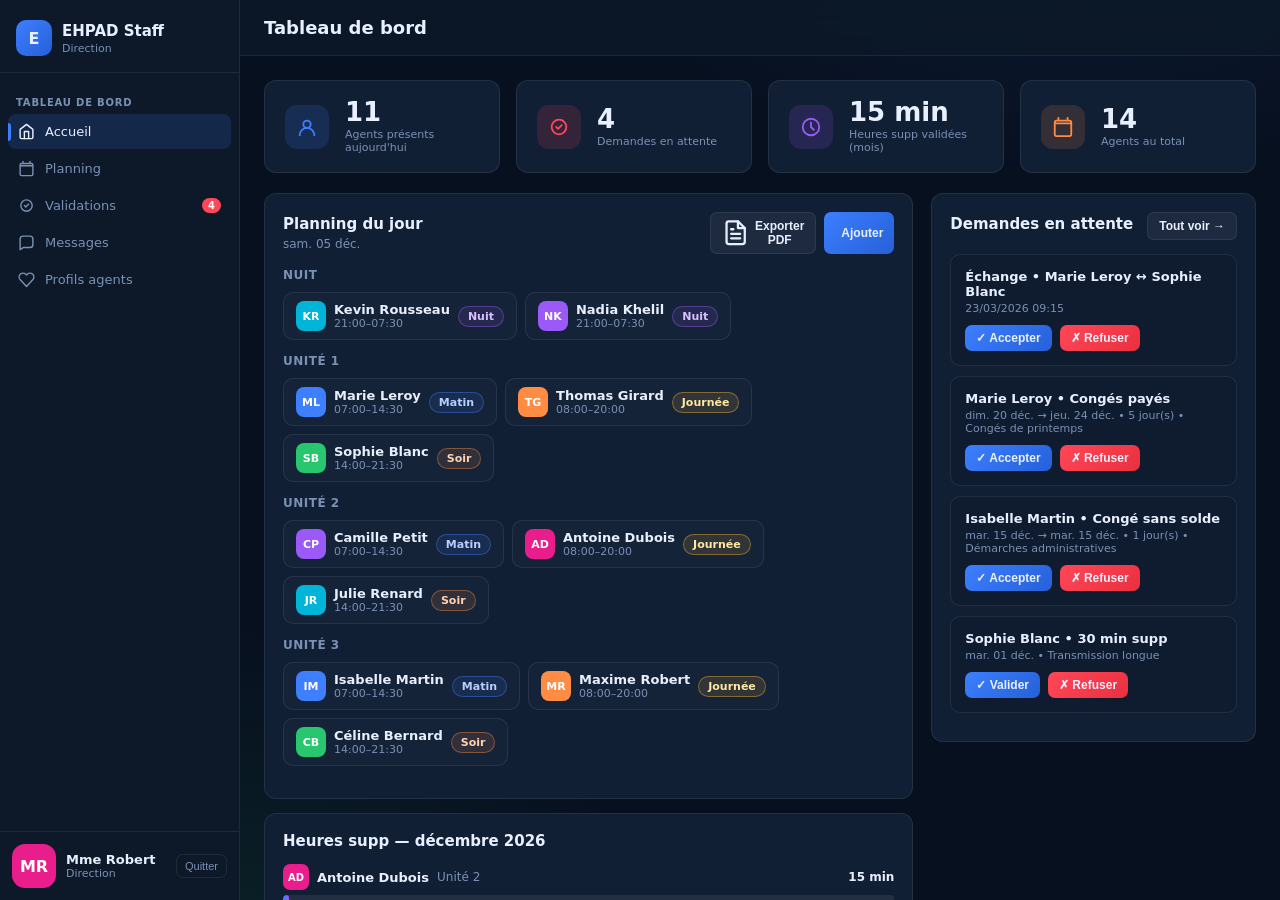
==== commit a74a203e: "Add files via upload" ====
--- a/index.html
+++ b/index.html
@@ -1,78 +1,1752 @@
 <!DOCTYPE html>
 <html lang="fr">
 <head>
-<meta charset="UTF-8">
-<title>EHPAD PRO</title>
-<link rel="stylesheet" href="styles.css">
+<meta charset="utf-8"/>
+<meta name="viewport" content="width=device-width, initial-scale=1"/>
+<title>EHPAD Staff — Bureau</title>
+<style>
+/* ── Variables ───────────────────────────────────────────────────────────── */
+:root {
+  --bg:       #07101f;
+  --surface:  #0d1929;
+  --card:     #111f35;
+  --card2:    #0f1b2f;
+  --border:   rgba(255,255,255,.08);
+  --text:     #e8f0ff;
+  --muted:    #7a90b5;
+  --primary:  #3d7fff;
+  --primary2: #2560d8;
+  --success:  #28c76f;
+  --danger:   #ff4757;
+  --warn:     #ffb830;
+  --purple:   #9b59f7;
+  --orange:   #ff8c42;
+  --radius:   12px;
+  --sidebar:  240px;
+  --shadow:   0 8px 32px rgba(0,0,0,.4);
+}
+
+*{box-sizing:border-box;margin:0;padding:0}
+html,body{height:100%;overflow:hidden}
+body{
+  font-family: 'Segoe UI', system-ui, -apple-system, sans-serif;
+  background: #07101f;
+  color: var(--text);
+  font-size: 14px;
+}
+
+/* ── Layout ──────────────────────────────────────────────────────────────── */
+.layout { display:flex; height:100vh; }
+
+/* ── Sidebar ─────────────────────────────────────────────────────────────── */
+.sidebar {
+  width: var(--sidebar);
+  background: var(--surface);
+  border-right: 1px solid var(--border);
+  display: flex;
+  flex-direction: column;
+  flex-shrink: 0;
+  overflow: hidden;
+}
+.sidebar-brand {
+  padding: 20px 16px 16px;
+  display: flex;
+  align-items: center;
+  gap: 10px;
+  border-bottom: 1px solid var(--border);
+}
+.sidebar-logo {
+  width: 36px; height: 36px; border-radius: 10px;
+  background: linear-gradient(135deg, var(--primary), var(--primary2));
+  display: grid; place-items: center;
+  font-weight: 900; font-size: 16px; flex-shrink: 0;
+}
+.sidebar-title { font-weight: 800; font-size: 15px; }
+.sidebar-sub { font-size: 11px; color: var(--muted); margin-top: 2px; }
+
+.sidebar-nav { flex: 1; padding: 12px 8px; overflow-y: auto; }
+.nav-section { font-size: 10px; font-weight: 700; color: var(--muted); text-transform: uppercase; letter-spacing: .8px; padding: 12px 8px 6px; }
+.nav-item {
+  display: flex; align-items: center; gap: 10px;
+  padding: 9px 10px; border-radius: 8px;
+  color: var(--muted); cursor: pointer;
+  transition: all .15s; position: relative;
+  margin-bottom: 2px; font-size: 13px; font-weight: 500;
+}
+.nav-item:hover { background: rgba(255,255,255,.04); color: var(--text); }
+.nav-item.active { background: rgba(61,127,255,.15); color: var(--text); }
+.nav-item.active::before {
+  content: '';
+  position: absolute; left: 0; top: 50%; transform: translateY(-50%);
+  width: 3px; height: 18px; background: var(--primary); border-radius: 0 3px 3px 0;
+}
+.nav-item svg { width: 17px; height: 17px; flex-shrink: 0; }
+.nav-badge {
+  margin-left: auto; background: var(--danger);
+  color: #fff; font-size: 10px; font-weight: 800;
+  padding: 2px 6px; border-radius: 999px; min-width: 18px; text-align: center;
+}
+
+.sidebar-user {
+  padding: 12px;
+  border-top: 1px solid var(--border);
+  display: flex; align-items: center; gap: 10px;
+}
+.user-avatar {
+  width: 34px; height: 34px; border-radius: 10px;
+  display: grid; place-items: center;
+  font-weight: 900; font-size: 13px; flex-shrink: 0;
+}
+.user-name { font-weight: 700; font-size: 13px; }
+.user-role { font-size: 11px; color: var(--muted); }
+.sidebar-user .btn-logout {
+  margin-left: auto; padding: 5px 8px; border-radius: 7px;
+  border: 1px solid var(--border); background: transparent;
+  color: var(--muted); cursor: pointer; font-size: 11px;
+  transition: all .15s;
+}
+.sidebar-user .btn-logout:hover { color: var(--danger); border-color: var(--danger); }
+
+/* ── Main area ───────────────────────────────────────────────────────────── */
+.main-area {
+  flex: 1;
+  display: flex;
+  flex-direction: column;
+  overflow: hidden;
+  background: radial-gradient(900px 600px at 80% -20%, rgba(61,127,255,.12), transparent 60%),
+              radial-gradient(700px 500px at 0% 100%, rgba(40,199,111,.08), transparent 55%),
+              var(--bg);
+}
+
+.topbar {
+  height: 56px;
+  display: flex;
+  align-items: center;
+  justify-content: space-between;
+  padding: 0 24px;
+  border-bottom: 1px solid var(--border);
+  background: rgba(13,25,41,.8);
+  backdrop-filter: blur(10px);
+  flex-shrink: 0;
+}
+.topbar-left { display: flex; align-items: center; gap: 12px; }
+.topbar-title { font-size: 18px; font-weight: 800; }
+.topbar-sub { font-size: 12px; color: var(--muted); }
+.topbar-right { display: flex; align-items: center; gap: 10px; }
+
+.content {
+  flex: 1;
+  overflow-y: auto;
+  padding: 24px;
+}
+
+/* ── Login screen ────────────────────────────────────────────────────────── */
+.login-screen {
+  display: flex;
+  align-items: center;
+  justify-content: center;
+  min-height: 100vh;
+  background: radial-gradient(900px 600px at 20% -10%, rgba(61,127,255,.25), transparent 60%),
+              radial-gradient(700px 500px at 110% 80%, rgba(40,199,111,.18), transparent 55%),
+              var(--bg);
+}
+.login-card {
+  width: 460px;
+  background: var(--surface);
+  border: 1px solid var(--border);
+  border-radius: 20px;
+  padding: 36px;
+  box-shadow: var(--shadow);
+}
+.login-logo {
+  width: 52px; height: 52px; border-radius: 14px;
+  background: linear-gradient(135deg, var(--primary), var(--primary2));
+  display: grid; place-items: center;
+  font-weight: 900; font-size: 22px;
+  margin: 0 auto 16px;
+  box-shadow: 0 8px 24px rgba(61,127,255,.4);
+}
+.login-title { font-size: 24px; font-weight: 900; text-align: center; margin-bottom: 6px; }
+.login-sub { font-size: 13px; color: var(--muted); text-align: center; margin-bottom: 28px; }
+
+.avatar-grid {
+  display: grid;
+  grid-template-columns: repeat(auto-fill, minmax(90px, 1fr));
+  gap: 10px;
+  margin: 16px 0;
+}
+.avatar-chip {
+  display: flex; flex-direction: column; align-items: center; gap: 7px;
+  padding: 12px 8px; border-radius: 12px;
+  border: 1px solid var(--border); background: rgba(255,255,255,.02);
+  cursor: pointer; transition: all .15s; font-size: 12px; color: var(--muted);
+  text-align: center;
+}
+.avatar-chip:hover { background: rgba(255,255,255,.05); }
+.avatar-chip.active { background: rgba(61,127,255,.12); border-color: rgba(61,127,255,.5); color: var(--text); }
+.avatar-circle {
+  width: 44px; height: 44px; border-radius: 13px;
+  display: grid; place-items: center;
+  font-weight: 900; font-size: 16px; color: #fff;
+}
+
+/* ── Shared components ───────────────────────────────────────────────────── */
+.btn {
+  padding: 9px 16px; border-radius: 9px; border: 1px solid var(--border);
+  background: rgba(255,255,255,.05); color: var(--text);
+  font-weight: 700; cursor: pointer; font-size: 13px;
+  transition: all .15s; display: inline-flex; align-items: center; gap: 6px;
+}
+.btn:hover { background: rgba(255,255,255,.09); }
+.btn.primary { background: linear-gradient(135deg, var(--primary), var(--primary2)); border: none; }
+.btn.primary:hover { filter: brightness(1.1); }
+.btn.danger { background: linear-gradient(135deg, var(--danger), #e8303f); border: none; }
+.btn.ghost { background: transparent; }
+.btn.sm { padding: 6px 11px; font-size: 12px; border-radius: 7px; }
+.btn.full { width: 100%; justify-content: center; margin-top: 8px; }
+
+.field { display: flex; flex-direction: column; gap: 6px; }
+label { font-size: 12px; color: var(--muted); font-weight: 600; }
+input, select, textarea {
+  width: 100%; padding: 10px 12px; border-radius: 9px;
+  background: rgba(255,255,255,.04); border: 1px solid var(--border);
+  color: var(--text); outline: none; font-size: 13px; min-width: 0;
+  box-sizing: border-box;
+}
+input:focus, select:focus, textarea:focus { border-color: rgba(61,127,255,.5); }
+textarea { min-height: 80px; resize: vertical; }
+
+.card {
+  background: var(--card);
+  border: 1px solid var(--border);
+  border-radius: var(--radius);
+  padding: 18px;
+}
+.card-title { font-size: 15px; font-weight: 800; margin-bottom: 4px; }
+.card-sub { font-size: 12px; color: var(--muted); }
+.hr { height: 1px; background: var(--border); margin: 14px 0; }
+.muted { color: var(--muted); font-size: 12px; }
+.section-title { font-weight: 700; font-size: 12px; color: var(--muted); text-transform: uppercase; letter-spacing: .5px; margin-bottom: 10px; }
+
+.badge {
+  display: inline-flex; align-items: center; gap: 4px;
+  padding: 3px 9px; border-radius: 999px; font-size: 11px; font-weight: 700;
+  border: 1px solid var(--border); color: var(--muted);
+}
+.badge.ok { border-color: rgba(40,199,111,.35); background: rgba(40,199,111,.1); color: #7efbba; }
+.badge.warn { border-color: rgba(255,184,48,.35); background: rgba(255,184,48,.1); color: #ffe08a; }
+.badge.no { border-color: rgba(255,71,87,.35); background: rgba(255,71,87,.1); color: #ffb3ba; }
+
+.tag {
+  display: inline-flex; align-items: center;
+  padding: 3px 9px; border-radius: 999px; font-size: 11px; font-weight: 700;
+  border: 1px solid var(--border); width: fit-content;
+}
+.tag.matin { border-color: rgba(61,127,255,.4); color: #b8d0ff; background: rgba(61,127,255,.12); }
+.tag.soir  { border-color: rgba(255,140,66,.4); color: #ffd4b0; background: rgba(255,140,66,.12); }
+.tag.night { border-color: rgba(155,89,247,.4); color: #d9c0ff; background: rgba(155,89,247,.12); }
+.tag.journee{ border-color: rgba(255,184,48,.4); color: #ffe8a0; background: rgba(255,184,48,.12); }
+
+/* ── KPIs ────────────────────────────────────────────────────────────────── */
+.kpi-row { display: grid; grid-template-columns: repeat(4, 1fr); gap: 16px; margin-bottom: 20px; }
+.kpi-card {
+  background: var(--card); border: 1px solid var(--border);
+  border-radius: var(--radius); padding: 18px 20px;
+  display: flex; align-items: center; gap: 16px;
+}
+.kpi-icon {
+  width: 44px; height: 44px; border-radius: 12px;
+  display: grid; place-items: center; flex-shrink: 0;
+}
+.kpi-icon svg { width: 22px; height: 22px; }
+.kpi-val { font-size: 26px; font-weight: 900; line-height: 1; }
+.kpi-label { font-size: 11px; color: var(--muted); margin-top: 3px; }
+
+/* ── Grid layouts ────────────────────────────────────────────────────────── */
+.grid-2 { display: grid; grid-template-columns: 1fr 1fr; gap: 18px; }
+.grid-3 { display: grid; grid-template-columns: repeat(3,1fr); gap: 14px; }
+.grid-2-1 { display: grid; grid-template-columns: 2fr 1fr; gap: 18px; }
+.grid-1-2 { display: grid; grid-template-columns: 1fr 2fr; gap: 18px; }
+.col-stack { display: flex; flex-direction: column; gap: 14px; }
+
+/* ── Calendar (desktop large) ────────────────────────────────────────────── */
+.cal-wrap { background: var(--card); border: 1px solid var(--border); border-radius: var(--radius); overflow: hidden; }
+.cal-head {
+  display: flex; align-items: center; justify-content: space-between;
+  padding: 16px 20px; border-bottom: 1px solid var(--border);
+  background: rgba(255,255,255,.02);
+}
+.cal-title { font-size: 16px; font-weight: 900; }
+.cal-controls { display: flex; align-items: center; gap: 10px; }
+.cal-nav-btn {
+  width: 32px; height: 32px; border-radius: 8px;
+  border: 1px solid var(--border); background: rgba(255,255,255,.04);
+  display: grid; place-items: center; cursor: pointer; color: var(--text);
+}
+.cal-nav-btn svg { width: 16px; height: 16px; }
+.unit-tabs { display: flex; gap: 6px; }
+.unit-tab {
+  padding: 5px 12px; border-radius: 7px; font-size: 12px; font-weight: 700;
+  border: 1px solid var(--border); background: rgba(255,255,255,.03);
+  color: var(--muted); cursor: pointer; transition: all .15s;
+}
+.unit-tab.active { background: rgba(61,127,255,.15); border-color: rgba(61,127,255,.5); color: var(--text); }
+.cal-dow {
+  display: grid; grid-template-columns: repeat(7,1fr);
+  padding: 10px 16px 6px; font-size: 11px; font-weight: 700;
+  color: var(--muted); text-transform: uppercase; letter-spacing: .5px;
+  border-bottom: 1px solid var(--border);
+}
+.cal-grid {
+  display: grid; grid-template-columns: repeat(7,1fr);
+  gap: 1px; background: var(--border);
+}
+.cal-cell {
+  background: var(--card); padding: 10px 8px;
+  min-height: 90px; cursor: pointer; transition: background .1s;
+  position: relative;
+}
+.cal-cell:hover { background: rgba(255,255,255,.03); }
+.cal-cell.off { opacity: .4; cursor: default; }
+.cal-cell.today { background: rgba(61,127,255,.1); }
+.cal-cell.sel { outline: 2px solid rgba(40,199,111,.6); outline-offset: -2px; }
+.cal-num {
+  font-size: 13px; font-weight: 800;
+  display: inline-flex; width: 26px; height: 26px; border-radius: 8px;
+  align-items: center; justify-content: center;
+}
+.cal-cell.today .cal-num { background: var(--primary); color: #fff; }
+.cal-weekend .cal-num { color: rgba(255,120,120,.9); }
+.cal-shifts { display: flex; flex-direction: column; gap: 3px; margin-top: 4px; }
+.cal-shift-pill {
+  font-size: 10px; font-weight: 700; padding: 2px 6px; border-radius: 5px;
+  display: flex; align-items: center; gap: 4px; white-space: nowrap; overflow: hidden;
+}
+.cal-shift-pill.matin  { background: rgba(61,127,255,.18); color: #b8d0ff; }
+.cal-shift-pill.soir   { background: rgba(255,140,66,.18); color: #ffd4b0; }
+.cal-shift-pill.night  { background: rgba(155,89,247,.18); color: #d9c0ff; }
+.cal-shift-pill.journee{ background: rgba(255,184,48,.18); color: #ffe8a0; }
+.cal-shift-pill.mine   { outline: 1px solid rgba(255,255,255,.4); }
+
+/* Day detail panel */
+.day-panel {
+  background: var(--card2); border-top: 1px solid var(--border);
+  padding: 16px 20px;
+}
+.day-panel-title { font-size: 14px; font-weight: 800; margin-bottom: 12px; }
+.day-panel-shifts { display: grid; grid-template-columns: repeat(auto-fill, minmax(200px,1fr)); gap: 10px; }
+.day-shift-card {
+  background: var(--surface); border: 1px solid var(--border);
+  border-radius: 10px; padding: 12px;
+}
+.day-shift-time { font-size: 15px; font-weight: 900; }
+.day-shift-agent { font-size: 12px; color: var(--muted); margin-top: 3px; }
+
+/* ── Week view ───────────────────────────────────────────────────────────── */
+.week-wrap { overflow: hidden; }
+.week-head {
+  display: flex; align-items: center; justify-content: space-between;
+  padding: 14px 20px; border-bottom: 1px solid var(--border);
+}
+.week-grid {
+  display: grid; grid-template-columns: 80px repeat(7,1fr);
+  gap: 0;
+}
+.week-col-head {
+  padding: 10px 8px; text-align: center; font-size: 11px; font-weight: 700;
+  color: var(--muted); border-bottom: 1px solid var(--border);
+  border-right: 1px solid var(--border);
+}
+.week-col-head.today { color: var(--primary); }
+.week-col-head span { display: block; font-size: 18px; font-weight: 900; color: var(--text); }
+.week-col-head.today span { color: var(--primary); }
+.week-row-label {
+  padding: 8px; font-size: 10px; color: var(--muted);
+  border-right: 1px solid var(--border); border-bottom: 1px solid var(--border);
+  display: flex; align-items: center; justify-content: center;
+  text-align: center;
+}
+.week-cell {
+  border-right: 1px solid var(--border); border-bottom: 1px solid var(--border);
+  padding: 6px; min-height: 60px;
+}
+.week-event {
+  font-size: 11px; font-weight: 700; padding: 4px 7px; border-radius: 6px;
+  margin-bottom: 3px; display: flex; align-items: center; gap: 4px;
+  cursor: pointer;
+}
+.week-event.matin   { background: rgba(61,127,255,.2); color: #b8d0ff; }
+.week-event.soir    { background: rgba(255,140,66,.2); color: #ffd4b0; }
+.week-event.night   { background: rgba(155,89,247,.2); color: #d9c0ff; }
+.week-event.journee { background: rgba(255,184,48,.2); color: #ffe8a0; }
+.week-event.mine    { outline: 1.5px solid rgba(255,255,255,.5); }
+
+/* ── Agent list ──────────────────────────────────────────────────────────── */
+.agent-row {
+  display: flex; align-items: center; gap: 12px;
+  padding: 11px 14px; border-radius: 10px;
+  border: 1px solid var(--border); background: rgba(255,255,255,.02);
+  margin-bottom: 8px; transition: background .1s;
+}
+.agent-row:hover { background: rgba(255,255,255,.04); }
+.agent-avatar {
+  width: 36px; height: 36px; border-radius: 10px;
+  display: grid; place-items: center; font-weight: 900; font-size: 13px;
+  flex-shrink: 0;
+}
+.agent-name { font-weight: 750; font-size: 13px; }
+.agent-unit { font-size: 11px; color: var(--muted); }
+
+/* ── Validation cards ────────────────────────────────────────────────────── */
+.val-card {
+  background: var(--card2); border: 1px solid var(--border);
+  border-radius: 10px; padding: 14px; margin-bottom: 10px;
+}
+.val-card-head { display: flex; align-items: flex-start; justify-content: space-between; gap: 10px; }
+.val-card-title { font-weight: 800; font-size: 13px; }
+.val-card-sub { font-size: 11px; color: var(--muted); margin-top: 3px; }
+.val-actions { display: flex; gap: 8px; margin-top: 10px; }
+
+/* ── Chat ────────────────────────────────────────────────────────────────── */
+.chat-layout { display: flex; height: calc(100vh - 56px - 48px); gap: 0; }
+.chat-sidebar {
+  width: 260px; border-right: 1px solid var(--border);
+  display: flex; flex-direction: column; flex-shrink: 0;
+}
+.chat-list { flex: 1; overflow-y: auto; padding: 8px; }
+.chat-peer-item {
+  display: flex; align-items: center; gap: 10px;
+  padding: 10px 12px; border-radius: 10px; cursor: pointer;
+  transition: background .1s; margin-bottom: 4px;
+}
+.chat-peer-item:hover { background: rgba(255,255,255,.04); }
+.chat-peer-item.active { background: rgba(61,127,255,.12); }
+.chat-peer-avatar {
+  width: 38px; height: 38px; border-radius: 11px;
+  display: grid; place-items: center; font-weight: 900; font-size: 14px; flex-shrink: 0;
+}
+.chat-peer-name { font-weight: 700; font-size: 13px; }
+.chat-peer-unit { font-size: 11px; color: var(--muted); }
+.chat-main { flex: 1; display: flex; flex-direction: column; overflow: hidden; }
+.chat-head {
+  padding: 14px 20px; border-bottom: 1px solid var(--border);
+  background: rgba(255,255,255,.02); display: flex; align-items: center; gap: 12px;
+}
+.chat-messages { flex: 1; overflow-y: auto; padding: 20px; display: flex; flex-direction: column; gap: 12px; }
+.bubble {
+  max-width: 62%; padding: 10px 14px; border-radius: 14px;
+  border: 1px solid var(--border); background: rgba(255,255,255,.04);
+  font-size: 13px; line-height: 1.5;
+}
+.bubble.me {
+  margin-left: auto; background: rgba(61,127,255,.15);
+  border-color: rgba(61,127,255,.35);
+}
+.bubble-time { font-size: 10px; color: var(--muted); margin-top: 5px; }
+.chat-empty-state {
+  flex: 1; display: flex; flex-direction: column; align-items: center;
+  justify-content: center; gap: 10px; color: var(--muted);
+}
+.chat-empty-state svg { width: 40px; height: 40px; opacity: .3; }
+.chatbar-desktop {
+  padding: 12px 20px; border-top: 1px solid var(--border);
+  display: flex; gap: 10px; background: rgba(13,25,41,.9);
+}
+.chatbar-desktop input { flex: 1; }
+
+/* ── Profile form ────────────────────────────────────────────────────────── */
+.grid-form-2 { display: grid; grid-template-columns: 1fr 1fr; gap: 14px; }
+.tag-picker-wrap { position: relative; }
+.tag-picker-search {
+  width: 100%; padding: 10px 12px; border-radius: 9px;
+  background: rgba(255,255,255,.04); border: 1px solid var(--border);
+  color: var(--text); outline: none; font-size: 13px; box-sizing: border-box;
+}
+.tag-picker-search:focus { border-color: rgba(61,127,255,.5); }
+.tag-suggestions {
+  position: absolute; top: calc(100%+6px); left: 0; right: 0; z-index: 200;
+  background: #0d1929; border: 1px solid rgba(61,127,255,.35);
+  border-radius: 10px; list-style: none; padding: 4px 0;
+  box-shadow: 0 16px 40px rgba(0,0,0,.6); max-height: 220px; overflow-y: auto;
+}
+.tag-suggestions li { padding: 9px 14px; font-size: 13px; cursor: pointer; color: var(--text); }
+.tag-suggestions li:hover { background: rgba(61,127,255,.15); }
+.tag-suggestions.hidden { display: none; }
+.tag-sel-list { display: flex; flex-wrap: wrap; gap: 6px; margin-top: 8px; }
+.tag-sel-chip {
+  display: inline-flex; align-items: center; gap: 5px;
+  padding: 5px 10px; border-radius: 999px; font-size: 12px; font-weight: 700;
+  background: rgba(61,127,255,.15); border: 1px solid rgba(61,127,255,.4); color: #b8d0ff;
+}
+.tag-sel-chip .rm {
+  cursor: pointer; opacity: .6; font-size: 10px;
+  background: rgba(255,255,255,.1); border-radius: 999px; padding: 1px 4px;
+}
+.tag-sel-chip .rm:hover { opacity: 1; background: rgba(255,71,87,.3); }
+
+/* ── Hours bar ───────────────────────────────────────────────────────────── */
+.hours-bar-wrap { height: 8px; border-radius: 999px; background: rgba(255,255,255,.07); overflow: hidden; position: relative; }
+.hours-bar-fill { height: 100%; border-radius: 999px; transition: width .5s; }
+
+/* ── Toast ───────────────────────────────────────────────────────────────── */
+.toast {
+  position: fixed; bottom: 24px; right: 24px; z-index: 999;
+  background: #0d1929; border: 1px solid rgba(255,255,255,.15);
+  padding: 12px 18px; border-radius: 12px; font-size: 13px;
+  box-shadow: 0 8px 30px rgba(0,0,0,.5);
+}
+.toast.hidden { display: none; }
+
+/* ── Modal ───────────────────────────────────────────────────────────────── */
+.modal-overlay {
+  position: fixed; inset: 0; background: rgba(0,0,0,.7);
+  display: flex; align-items: center; justify-content: center; z-index: 500;
+}
+.modal-overlay.hidden { display: none; }
+.modal-box {
+  background: var(--surface); border: 1px solid var(--border);
+  border-radius: 16px; padding: 24px; width: 520px; max-width: 90vw;
+  max-height: 85vh; overflow-y: auto;
+  box-shadow: 0 24px 60px rgba(0,0,0,.7);
+}
+.modal-head { display: flex; justify-content: space-between; align-items: center; margin-bottom: 18px; }
+.modal-title { font-size: 16px; font-weight: 900; }
+.modal-close { width: 30px; height: 30px; border-radius: 8px; border: 1px solid var(--border); background: transparent; color: var(--muted); cursor: pointer; display: grid; place-items: center; }
+.modal-close svg { width: 16px; height: 16px; }
+.modal-foot { display: flex; gap: 10px; justify-content: flex-end; margin-top: 18px; }
+
+/* ── Scrollbar ───────────────────────────────────────────────────────────── */
+::-webkit-scrollbar { width: 5px; height: 5px; }
+::-webkit-scrollbar-track { background: transparent; }
+::-webkit-scrollbar-thumb { background: rgba(255,255,255,.1); border-radius: 99px; }
+::-webkit-scrollbar-thumb:hover { background: rgba(255,255,255,.2); }
+
+/* ── Notification items ──────────────────────────────────────────────────── */
+.notif-item {
+  display: flex; align-items: flex-start; gap: 10px;
+  padding: 12px 14px; border-radius: 10px; margin-bottom: 8px;
+  border: 1px solid var(--border); background: rgba(255,255,255,.02);
+}
+.notif-item.unread { background: rgba(61,127,255,.07); border-color: rgba(61,127,255,.25); }
+.notif-dot { width: 8px; height: 8px; border-radius: 999px; background: var(--primary); flex-shrink: 0; margin-top: 3px; }
+
+/* ── Role switcher on login ──────────────────────────────────────────────── */
+.role-tabs { display: flex; gap: 0; border: 1px solid var(--border); border-radius: 10px; overflow: hidden; margin-bottom: 20px; }
+.role-tab { flex: 1; padding: 10px; text-align: center; cursor: pointer; font-weight: 700; font-size: 13px; color: var(--muted); transition: all .15s; }
+.role-tab.active { background: rgba(61,127,255,.15); color: var(--text); }
+</style>
 </head>
 <body>
 
-<header class="topbar">
-<div>EHPAD PRO</div>
-<nav>
-<button onclick="show('dashboard')">Dashboard</button>
-<button onclick="show('planning')">Planning</button>
-<button onclick="show('conges')">Congés</button>
-<button onclick="show('profil')">Profil & Santé</button>
-<button onclick="show('fiche')">Fiche médicale</button>
-</nav>
-</header>
-
-<main>
-
-<section id="dashboard" class="tab active">
-<h1>Dashboard</h1>
-<div class="card">Logiciel médical version PRO</div>
-</section>
-
-<section id="planning" class="tab">
-<h1>Planning</h1>
-
-<input id="agent" placeholder="Nom agent">
-<input id="date" type="date">
-<select id="shift">
-<option>Matin</option>
-<option>Après-midi</option>
-<option>Nuit</option>
-</select>
-<button onclick="addPlanning()">Ajouter</button>
-
-<ul id="planningList"></ul>
-</section>
-
-<section id="conges" class="tab">
-<h1>Demandes</h1>
-
-<input id="nomDemande" placeholder="Nom">
-<select id="typeDemande">
-<option>Congé</option>
-<option>Arrêt maladie</option>
-</select>
-<input type="date" id="dateDebut">
-<input type="date" id="dateFin">
-<button onclick="addDemande()">Envoyer</button>
-
-<ul id="demandeList"></ul>
-</section>
-
-<section id="profil" class="tab">
-<h1>Profil & Santé</h1>
-
-<input id="search" placeholder="Ajouter maladie / allergie / traitement">
-<button onclick="addHealth()">Ajouter</button>
-
-<div id="healthList"></div>
-
-<button onclick="saveHealth()">Enregistrer</button>
-</section>
-
-<section id="fiche" class="tab">
-<h1>Fiche médicale</h1>
-<div id="ficheData"></div>
-</section>
-
-</main>
-
-<script src="app.js"></script>
+<div id="root"></div>
+<div class="toast hidden" id="toast"></div>
+<div class="modal-overlay hidden" id="modalOverlay">
+  <div class="modal-box" id="modalBox">
+    <div class="modal-head">
+      <div class="modal-title" id="modalTitle"></div>
+      <button class="modal-close" id="modalClose">
+        <svg viewBox="0 0 24 24"><path d="M18 6L6 18M6 6l12 12" fill="none" stroke="currentColor" stroke-width="2" stroke-linecap="round"/></svg>
+      </button>
+    </div>
+    <div id="modalBody"></div>
+    <div class="modal-foot" id="modalFoot"></div>
+  </div>
+</div>
+
+<script>
+// ── Shared with mobile via same LS key ─────────────────────────────────────
+const LS_KEY = "ehpad_demo_state_v6";
+const AVATAR_COLORS = ["#3d7fff","#28c76f","#ff8c42","#ff4757","#9b59f7","#00b5d8","#e91e8c","#f39c12"];
+
+const SVG = {
+  home:     `<svg viewBox="0 0 24 24" fill="none" stroke="currentColor" stroke-width="2" stroke-linecap="round" stroke-linejoin="round"><path d="M3 9l9-7 9 7v11a2 2 0 01-2 2H5a2 2 0 01-2-2z"/><path d="M9 22V12h6v10"/></svg>`,
+  calendar: `<svg viewBox="0 0 24 24" fill="none" stroke="currentColor" stroke-width="2" stroke-linecap="round"><path d="M7 2v3M17 2v3M3 8h18M5 5h14a2 2 0 012 2v13a2 2 0 01-2 2H5a2 2 0 01-2-2V7a2 2 0 012-2z"/></svg>`,
+  swap:     `<svg viewBox="0 0 24 24" fill="none" stroke="currentColor" stroke-width="2" stroke-linecap="round" stroke-linejoin="round"><path d="M7 7h14l-3-3M17 17H3l3 3"/></svg>`,
+  msg:      `<svg viewBox="0 0 24 24" fill="none" stroke="currentColor" stroke-width="2" stroke-linejoin="round"><path d="M21 15a4 4 0 01-4 4H8l-5 3V7a4 4 0 014-4h10a4 4 0 014 4z"/></svg>`,
+  heart:    `<svg viewBox="0 0 24 24" fill="none" stroke="currentColor" stroke-width="2" stroke-linejoin="round"><path d="M20.8 4.6a5.5 5.5 0 00-7.8 0L12 5.6l-1-1a5.5 5.5 0 00-7.8 7.8l1 1L12 22l7.8-8.6 1-1a5.5 5.5 0 000-7.8z"/></svg>`,
+  check:    `<svg viewBox="0 0 24 24" fill="none" stroke="currentColor" stroke-width="2" stroke-linecap="round" stroke-linejoin="round"><path d="M9 12l2 2 4-4"/><path d="M20 12a8 8 0 11-16 0 8 8 0 0116 0z"/></svg>`,
+  user:     `<svg viewBox="0 0 24 24" fill="none" stroke="currentColor" stroke-width="2" stroke-linecap="round"><path d="M20 21a8 8 0 10-16 0"/><path d="M12 13a4 4 0 100-8 4 4 0 000 8z"/></svg>`,
+  clock:    `<svg viewBox="0 0 24 24" fill="none" stroke="currentColor" stroke-width="2" stroke-linecap="round"><circle cx="12" cy="12" r="9"/><path d="M12 7v5l3 3"/></svg>`,
+  plus:     `<svg viewBox="0 0 24 24" fill="none" stroke="currentColor" stroke-width="2" stroke-linecap="round"><path d="M12 5v14M5 12h14"/></svg>`,
+  chevL:    `<svg viewBox="0 0 24 24" fill="none" stroke="currentColor" stroke-width="2" stroke-linecap="round" stroke-linejoin="round"><path d="M15 18l-6-6 6-6"/></svg>`,
+  chevR:    `<svg viewBox="0 0 24 24" fill="none" stroke="currentColor" stroke-width="2" stroke-linecap="round" stroke-linejoin="round"><path d="M9 18l6-6-6-6"/></svg>`,
+  send:     `<svg viewBox="0 0 24 24" fill="none" stroke="currentColor" stroke-width="2" stroke-linecap="round" stroke-linejoin="round"><path d="M22 2L11 13M22 2L15 22l-4-9-9-4 20-7z"/></svg>`,
+  pdf:      `<svg viewBox="0 0 24 24" fill="none" stroke="currentColor" stroke-width="2" stroke-linecap="round" stroke-linejoin="round"><path d="M14 2H6a2 2 0 00-2 2v16a2 2 0 002 2h12a2 2 0 002-2V8z"/><path d="M14 2v6h6M16 13H8M16 17H8M10 9H8"/></svg>`,
+};
+
+// ── Helpers ────────────────────────────────────────────────────────────────
+function iso(d){ return d.toISOString().slice(0,10); }
+function daysFromNow(n){ const d=new Date(); d.setDate(d.getDate()+n); return iso(d); }
+function nowTime(){ return new Date().toLocaleTimeString("fr-FR",{hour:"2-digit",minute:"2-digit"}); }
+function fmtDate(s){ const d=new Date(s+"T00:00:00"); return d.toLocaleDateString("fr-FR",{weekday:"short",day:"2-digit",month:"short"}); }
+function fmtFull(s){ const d=new Date(s+"T00:00:00"); return d.toLocaleDateString("fr-FR",{weekday:"long",day:"2-digit",month:"long",year:"numeric"}); }
+function avatarColor(id){ const i=["u1","u2","u3","u4","u5","u6","u7","u8","u9","u10","u11","u12","u13","u14","d1"].indexOf(id); return AVATAR_COLORS[Math.max(0,i)%AVATAR_COLORS.length]; }
+function avatarInitials(n){ return n.split(" ").map(w=>w[0]).join("").slice(0,2).toUpperCase(); }
+function userName(id){ return state.users.find(u=>u.id===id)?.name||id; }
+function convo(a,b){ return [a,b].sort().join("_"); }
+function escH(s){ return String(s).replace(/[&<>"']/g,c=>({'&':'&amp;','<':'&lt;','>':'&gt;','"':'&quot;',"'":'&#39;'}[c])); }
+function shiftCls(label){ return label==="Nuit"?"night":label==="Soir"?"soir":label==="Journée"?"journee":"matin"; }
+function pendingCount(){ return state.swapRequests.filter(r=>r.status==="pending").length+state.leaveRequests.filter(r=>r.status==="pending").length+state.overtime.filter(r=>r.status==="pending").length; }
+function hoursThisMonth(uid){ const ym=`${new Date().getFullYear()}-${String(new Date().getMonth()+1).padStart(2,"0")}`; return state.shifts.filter(s=>s.userId===uid&&s.date.startsWith(ym)).reduce((a,s)=>{ let m=(+s.end.replace(":",""))-(+s.start.replace(":",""))/100*60; const [sh,sm]=s.start.split(":").map(Number); let [eh,em]=s.end.split(":").map(Number); let mins=(eh*60+em)-(sh*60+sm); if(mins<0)mins+=1440; return a+mins; },0); }
+function otThisMonth(uid){ const ym=`${new Date().getFullYear()}-${String(new Date().getMonth()+1).padStart(2,"0")}`; return state.overtime.filter(o=>o.userId===uid&&o.status!=="refused"&&o.date.startsWith(ym)).reduce((a,o)=>a+o.minutes,0); }
+function fmtH(m){ return m>=60?`${Math.floor(m/60)}h${m%60?String(m%60).padStart(2,"0"):""}`:m+" min"; }
+function countDays(f,t){ return Math.round((new Date(t+"T00:00:00")-new Date(f+"T00:00:00"))/86400000)+1; }
+function agentNotifCount(){ return (state.notifications||[]).filter(n=>n.userId===state.session.userId&&!n.read).length; }
+function pushNotif(uid,msg){ state.notifications=state.notifications||[]; state.notifications.push({id:"n_"+Math.random().toString(16).slice(2),userId:uid,msg,time:nowTime(),read:false}); }
+
+// ── State ──────────────────────────────────────────────────────────────────
+function loadState(){
+  const raw=localStorage.getItem(LS_KEY);
+  if(raw){ try{ return JSON.parse(raw); }catch{} }
+  // Seed
+  const users=[
+    {id:"u1",name:"Marie Leroy",unit:"Unité 1",role:"agent"},{id:"u2",name:"Sophie Blanc",unit:"Unité 1",role:"agent"},
+    {id:"u3",name:"Thomas Girard",unit:"Unité 1",role:"agent"},{id:"u4",name:"Lucas Morel",unit:"Unité 1",role:"agent"},
+    {id:"u5",name:"Camille Petit",unit:"Unité 2",role:"agent"},{id:"u6",name:"Julie Renard",unit:"Unité 2",role:"agent"},
+    {id:"u7",name:"Antoine Dubois",unit:"Unité 2",role:"agent"},{id:"u8",name:"Pierre Simon",unit:"Unité 2",role:"agent"},
+    {id:"u9",name:"Isabelle Martin",unit:"Unité 3",role:"agent"},{id:"u10",name:"Céline Bernard",unit:"Unité 3",role:"agent"},
+    {id:"u11",name:"Maxime Robert",unit:"Unité 3",role:"agent"},{id:"u12",name:"Hugo Fontaine",unit:"Unité 3",role:"agent"},
+    {id:"u13",name:"Nadia Khelil",unit:"Nuit",role:"agent"},{id:"u14",name:"Kevin Rousseau",unit:"Nuit",role:"agent"},
+    {id:"d1",name:"Mme Robert",unit:"Direction",role:"direction"}
+  ];
+  const today=new Date();
+  const shifts=[];
+  let sid=1;
+  for(let i=-5;i<=30;i++){
+    const d=new Date(today); d.setDate(today.getDate()+i);
+    const di=iso(d); const wd=d.getDay(); const we=wd>=6;
+    const wk=Math.abs(i)%2===0;
+    if(!we){
+      const [ma,mb,sa,sb]=wk?["u1","u2","u3","u4"]:["u2","u1","u4","u3"];
+      shifts.push({id:`s${sid++}`,userId:ma,unit:"Unité 1",date:di,start:"07:00",end:"14:15",label:"Matin"});
+      shifts.push({id:`s${sid++}`,userId:mb,unit:"Unité 1",date:di,start:"07:00",end:"14:30",label:"Matin"});
+      shifts.push({id:`s${sid++}`,userId:sa,unit:"Unité 1",date:di,start:"14:00",end:"21:00",label:"Soir"});
+      shifts.push({id:`s${sid++}`,userId:sb,unit:"Unité 1",date:di,start:"14:00",end:"21:30",label:"Soir"});
+      const [ma2,mb2,sa2,sb2]=wk?["u5","u6","u7","u8"]:["u6","u5","u8","u7"];
+      shifts.push({id:`s${sid++}`,userId:ma2,unit:"Unité 2",date:di,start:"07:00",end:"14:15",label:"Matin"});
+      shifts.push({id:`s${sid++}`,userId:mb2,unit:"Unité 2",date:di,start:"07:00",end:"14:30",label:"Matin"});
+      shifts.push({id:`s${sid++}`,userId:sa2,unit:"Unité 2",date:di,start:"14:00",end:"21:00",label:"Soir"});
+      shifts.push({id:`s${sid++}`,userId:sb2,unit:"Unité 2",date:di,start:"14:00",end:"21:30",label:"Soir"});
+      const [ma3,mb3,sa3,sb3]=wk?["u9","u10","u11","u12"]:["u10","u9","u12","u11"];
+      shifts.push({id:`s${sid++}`,userId:ma3,unit:"Unité 3",date:di,start:"07:00",end:"14:15",label:"Matin"});
+      shifts.push({id:`s${sid++}`,userId:mb3,unit:"Unité 3",date:di,start:"07:00",end:"14:30",label:"Matin"});
+      shifts.push({id:`s${sid++}`,userId:sa3,unit:"Unité 3",date:di,start:"14:00",end:"21:00",label:"Soir"});
+      shifts.push({id:`s${sid++}`,userId:sb3,unit:"Unité 3",date:di,start:"14:00",end:"21:30",label:"Soir"});
+    } else {
+      const [w1,w2,w3]=wd===6?["u1","u3","u2"]:["u2","u4","u1"];
+      shifts.push({id:`s${sid++}`,userId:w1,unit:"Unité 1",date:di,start:"07:00",end:"14:30",label:"Matin"});
+      shifts.push({id:`s${sid++}`,userId:w2,unit:"Unité 1",date:di,start:"08:00",end:"20:00",label:"Journée"});
+      shifts.push({id:`s${sid++}`,userId:w3,unit:"Unité 1",date:di,start:"14:00",end:"21:30",label:"Soir"});
+      const [w4,w5,w6]=wd===6?["u5","u7","u6"]:["u6","u8","u5"];
+      shifts.push({id:`s${sid++}`,userId:w4,unit:"Unité 2",date:di,start:"07:00",end:"14:30",label:"Matin"});
+      shifts.push({id:`s${sid++}`,userId:w5,unit:"Unité 2",date:di,start:"08:00",end:"20:00",label:"Journée"});
+      shifts.push({id:`s${sid++}`,userId:w6,unit:"Unité 2",date:di,start:"14:00",end:"21:30",label:"Soir"});
+      const [w7,w8,w9]=wd===6?["u9","u11","u10"]:["u10","u12","u9"];
+      shifts.push({id:`s${sid++}`,userId:w7,unit:"Unité 3",date:di,start:"07:00",end:"14:30",label:"Matin"});
+      shifts.push({id:`s${sid++}`,userId:w8,unit:"Unité 3",date:di,start:"08:00",end:"20:00",label:"Journée"});
+      shifts.push({id:`s${sid++}`,userId:w9,unit:"Unité 3",date:di,start:"14:00",end:"21:30",label:"Soir"});
+    }
+    const na=d.toDateString().charCodeAt(0)%2===0?"u13":"u14";
+    const nb=na==="u13"?"u14":"u13";
+    shifts.push({id:`s${sid++}`,userId:na,unit:"Nuit",date:di,start:"21:00",end:"07:30",label:"Nuit"});
+    shifts.push({id:`s${sid++}`,userId:nb,unit:"Nuit",date:di,start:"21:00",end:"07:30",label:"Nuit"});
+  }
+  return {
+    session:{role:"direction",userId:"d1"},
+    users, shifts,
+    swapRequests:[
+      {id:"sw1",requesterId:"u1",targetId:"u2",requesterName:"Marie Leroy",targetName:"Sophie Blanc",requesterShiftId:"",targetShiftId:"",status:"pending",createdAt:"23/03/2026 09:15"},
+      {id:"sw2",requesterId:"u3",targetId:"u4",requesterName:"Thomas Girard",targetName:"Lucas Morel",requesterShiftId:"",targetShiftId:"",status:"approved",createdAt:"18/03/2026 14:30"},
+    ],
+    leaveRequests:[
+      {id:"lv1",userId:"u1",type:"Congés payés",from:daysFromNow(15),to:daysFromNow(19),note:"Congés de printemps",status:"pending",createdAt:"20/03/2026 10:00"},
+      {id:"lv2",userId:"u5",type:"Arrêt maladie",from:daysFromNow(-7),to:daysFromNow(-5),note:"Grippe — certificat fourni",status:"approved",createdAt:"17/03/2026 07:30"},
+      {id:"lv3",userId:"u9",type:"Congé sans solde",from:daysFromNow(10),to:daysFromNow(10),note:"Démarches administratives",status:"pending",createdAt:"22/03/2026 16:00"},
+    ],
+    overtime:[
+      {id:"ot1",userId:"u2",minutes:30,date:daysFromNow(-4),note:"Transmission longue",status:"pending",createdAt:"21/03/2026 14:45"},
+      {id:"ot2",userId:"u7",minutes:15,date:daysFromNow(-3),note:"Remplacement collègue",status:"approved",createdAt:"20/03/2026 21:45"},
+      {id:"ot3",userId:"u13",minutes:45,date:daysFromNow(-6),note:"Surveillance prolongée",status:"approved",createdAt:"20/03/2026 07:45"},
+    ],
+    profiles:{
+      u1:{birthDate:"1985-04-12",heightCm:"165",weightKg:"58",allergies:"Pénicilline",treatments:"Ventoline (inhalateur)",bloodType:"A+",notes:"Asthme léger.",emergencyName:"Jean Leroy",emergencyPhone:"06 12 34 56 78",updatedAt:"10/03/2026"},
+      u2:{birthDate:"1990-06-18",heightCm:"163",weightKg:"61",allergies:"",treatments:"Lévothyroxine 75µg",bloodType:"O+",notes:"Hypothyroïdie.",emergencyName:"Claire Blanc",emergencyPhone:"06 23 45 67 89",updatedAt:"05/03/2026"},
+      u3:{birthDate:"1988-11-03",heightCm:"178",weightKg:"76",allergies:"Aspirine",treatments:"",bloodType:"B+",notes:"",emergencyName:"Lucie Girard",emergencyPhone:"06 34 56 78 90",updatedAt:"12/02/2026"},
+      u5:{birthDate:"1987-09-14",heightCm:"166",weightKg:"60",allergies:"Latex",treatments:"Oméprazole 20mg",bloodType:"O-",notes:"Gants non latex obligatoires.",emergencyName:"Éric Petit",emergencyPhone:"06 56 78 90 12",updatedAt:"08/03/2026"},
+      u7:{birthDate:"1986-12-22",heightCm:"175",weightKg:"72",allergies:"Sulfamides",treatments:"Bisoprolol 5mg, Ramipril 5mg",bloodType:"A+",notes:"HTA suivie.",emergencyName:"Sara Dubois",emergencyPhone:"06 78 90 12 34",updatedAt:"15/03/2026"},
+      u13:{birthDate:"1984-10-02",heightCm:"164",weightKg:"59",allergies:"Pénicilline",treatments:"Mélatonine 2mg",bloodType:"A+",notes:"Travail de nuit.",emergencyName:"Karim Khelil",emergencyPhone:"06 34 56 78 90",updatedAt:"07/03/2026"},
+    },
+    messages:{
+      d1_u1:[{from:"d1",text:"Bonjour Marie, votre demande de congés a bien été reçue.",time:"10:15"},{from:"u1",text:"Merci Mme Robert !",time:"10:32"}],
+      d1_u2:[{from:"u2",text:"L'arrêt maladie a bien été enregistré ?",time:"14:00"},{from:"d1",text:"Oui Thomas, tout est en ordre. Bon rétablissement !",time:"14:12"}],
+    },
+    notifications:[],
+    ui:{}
+  };
+}
+function saveState(){ localStorage.setItem(LS_KEY,JSON.stringify(state)); }
+
+let state = loadState();
+let currentPage = "dashboard";
+let activeChatPeer = "u1";
+
+// ── Nav items per role ─────────────────────────────────────────────────────
+const navAgent = [
+  {id:"dashboard",label:"Accueil",icon:"home"},
+  {id:"planning",label:"Planning",icon:"calendar"},
+  {id:"echanges",label:"Échanges",icon:"swap"},
+  {id:"messages",label:"Messages",icon:"msg"},
+  {id:"profil",label:"Mon profil",icon:"heart"},
+];
+const navDir = [
+  {id:"dashboard",label:"Accueil",icon:"home"},
+  {id:"planning",label:"Planning",icon:"calendar"},
+  {id:"validations",label:"Validations",icon:"check"},
+  {id:"messages",label:"Messages",icon:"msg"},
+  {id:"profils",label:"Profils agents",icon:"heart"},
+];
+
+// ── Render ─────────────────────────────────────────────────────────────────
+function render(){
+  const root = document.getElementById("root");
+  if(!state.session?.userId){
+    root.innerHTML = renderLogin();
+    bindLogin();
+    return;
+  }
+  root.innerHTML = renderShell();
+  bindNav();
+  renderPage();
+}
+
+function renderLogin(){
+  const role = state.session?.role||"direction";
+  const users = state.users.filter(u=>u.role===role);
+  return `
+  <div class="login-screen">
+    <div class="login-card">
+      <div class="login-logo">E</div>
+      <div class="login-title">EHPAD Staff</div>
+      <div class="login-sub">Interface de gestion — version bureau</div>
+      <div class="role-tabs">
+        <div class="role-tab ${role==="agent"?"active":""}" data-role="agent">👤 Agent</div>
+        <div class="role-tab ${role==="direction"?"active":""}" data-role="direction">🏢 Direction</div>
+      </div>
+      <div class="avatar-grid" id="avatarGrid">
+        ${users.map(u=>`
+          <div class="avatar-chip ${u.id===state.session.userId?'active':''}" data-uid="${u.id}">
+            <div class="avatar-circle" style="background:${avatarColor(u.id)}">${avatarInitials(u.name)}</div>
+            <div>${u.name.split(" ")[0]}</div>
+            <div style="font-size:10px;color:var(--muted)">${u.unit}</div>
+          </div>`).join("")}
+      </div>
+      <button class="btn primary full" id="btnLogin">Se connecter</button>
+    </div>
+  </div>`;
+}
+
+function bindLogin(){
+  let selUserId = state.session.userId || state.users.find(u=>u.role===(state.session.role||"direction"))?.id;
+
+  document.querySelectorAll(".role-tab").forEach(t=>t.addEventListener("click",()=>{
+    const role=t.getAttribute("data-role");
+    state.session.role=role;
+    state.session.userId=state.users.find(u=>u.role===role)?.id||"";
+    render();
+  }));
+
+  function bindChips(){
+    document.querySelectorAll(".avatar-chip").forEach(c=>c.addEventListener("click",()=>{
+      selUserId=c.getAttribute("data-uid");
+      document.querySelectorAll(".avatar-chip").forEach(x=>x.classList.toggle("active",x===c));
+    }));
+  }
+  bindChips();
+
+  document.getElementById("btnLogin")?.addEventListener("click",()=>{
+    state.session.userId=selUserId;
+    saveState();
+    currentPage="dashboard";
+    render(); toast("Connecté ✅");
+  });
+}
+
+function renderShell(){
+  const u=me(); const isDir=isDirection();
+  const nav=isDir?navDir:navAgent;
+  const count=pendingCount();
+  const notifs=agentNotifCount();
+  return `
+  <div class="layout">
+    <aside class="sidebar">
+      <div class="sidebar-brand">
+        <div class="sidebar-logo">E</div>
+        <div>
+          <div class="sidebar-title">EHPAD Staff</div>
+          <div class="sidebar-sub">${isDir?"Direction":"Agent"}</div>
+        </div>
+      </div>
+      <nav class="sidebar-nav">
+        <div class="nav-section">${isDir?"Tableau de bord":"Mon espace"}</div>
+        ${nav.map(n=>`
+          <div class="nav-item ${currentPage===n.id?"active":""}" data-nav="${n.id}">
+            ${SVG[n.icon]}
+            ${n.label}
+            ${n.id==="validations"&&count>0?`<span class="nav-badge">${count}</span>`:""}
+            ${n.id==="profil"&&notifs>0?`<span class="nav-badge">${notifs}</span>`:""}
+          </div>`).join("")}
+      </nav>
+      <div class="sidebar-user">
+        <div class="avatar-circle user-avatar" style="background:${avatarColor(u.id)}">${avatarInitials(u.name)}</div>
+        <div>
+          <div class="user-name">${u.name}</div>
+          <div class="user-role">${u.unit}</div>
+        </div>
+        <button class="btn-logout" id="btnLogout">Quitter</button>
+      </div>
+    </aside>
+    <div class="main-area">
+      <div class="topbar">
+        <div class="topbar-left">
+          <div class="topbar-title" id="pageTitle">${pageTitles[currentPage]||"EHPAD"}</div>
+        </div>
+        <div class="topbar-right" id="topbarRight"></div>
+      </div>
+      <div class="content" id="pageContent"></div>
+    </div>
+  </div>`;
+}
+
+const pageTitles = {
+  dashboard:"Tableau de bord",planning:"Planning",echanges:"Échanges d'horaires",
+  messages:"Messagerie",profil:"Mon profil & santé",validations:"Validations",profils:"Profils agents"
+};
+
+function bindNav(){
+  document.querySelectorAll(".nav-item").forEach(el=>el.addEventListener("click",()=>{
+    currentPage=el.getAttribute("data-nav");
+    document.querySelectorAll(".nav-item").forEach(x=>x.classList.toggle("active",x===el));
+    document.getElementById("pageTitle").textContent=pageTitles[currentPage]||"EHPAD";
+    renderPage();
+  }));
+  document.getElementById("btnLogout")?.addEventListener("click",()=>{
+    state.session={role:"direction",userId:""};
+    saveState(); render();
+  });
+}
+
+function renderPage(){
+  const c=document.getElementById("pageContent"); if(!c) return;
+  const isDir=isDirection();
+  if(currentPage==="dashboard") c.innerHTML=isDir?viewDashboardDir():viewDashboardAgent();
+  else if(currentPage==="planning") c.innerHTML=viewPlanning();
+  else if(currentPage==="echanges") c.innerHTML=viewEchanges();
+  else if(currentPage==="messages") viewMessages();
+  else if(currentPage==="profil") c.innerHTML=viewProfil();
+  else if(currentPage==="validations") c.innerHTML=viewValidations();
+  else if(currentPage==="profils") c.innerHTML=viewProfils();
+  bindPageHandlers();
+}
+
+function me(){ return state.users.find(u=>u.id===state.session.userId); }
+function isDirection(){ return state.session.role==="direction"; }
+
+// ── Dashboard Direction ───────────────────────────────────────────────────
+function viewDashboardDir(){
+  const today=iso(new Date());
+  const todayShifts=state.shifts.filter(s=>s.date===today);
+  const agentsToday=[...new Set(todayShifts.map(s=>s.userId))].length;
+  const pending=pendingCount();
+  const now=new Date(); const ym=`${now.getFullYear()}-${String(now.getMonth()+1).padStart(2,"0")}`;
+  const otMins=state.overtime.filter(o=>o.status==="approved"&&o.date.startsWith(ym)).reduce((a,o)=>a+o.minutes,0);
+  const units=[...new Set(state.shifts.map(s=>s.unit))].sort();
+  const pendingItems=[
+    ...state.swapRequests.filter(r=>r.status==="pending").slice(0,2),
+    ...state.leaveRequests.filter(r=>r.status==="pending").slice(0,2),
+    ...state.overtime.filter(r=>r.status==="pending").slice(0,2),
+  ].slice(0,4);
+
+  return `
+  <div class="kpi-row">
+    <div class="kpi-card"><div class="kpi-icon" style="background:rgba(61,127,255,.15);color:var(--primary)">${SVG.user}</div><div><div class="kpi-val">${agentsToday}</div><div class="kpi-label">Agents présents aujourd'hui</div></div></div>
+    <div class="kpi-card"><div class="kpi-icon" style="background:rgba(${pending>0?"255,71,87":"40,199,111"},.15);color:${pending>0?"var(--danger)":"var(--success)"}">${SVG.check}</div><div><div class="kpi-val">${pending}</div><div class="kpi-label">Demandes en attente</div></div></div>
+    <div class="kpi-card"><div class="kpi-icon" style="background:rgba(155,89,247,.15);color:var(--purple)">${SVG.clock}</div><div><div class="kpi-val">${fmtH(otMins)||"0"}</div><div class="kpi-label">Heures supp validées (mois)</div></div></div>
+    <div class="kpi-card"><div class="kpi-icon" style="background:rgba(255,140,66,.15);color:var(--orange)">${SVG.calendar}</div><div><div class="kpi-val">${state.users.filter(u=>u.role==="agent").length}</div><div class="kpi-label">Agents au total</div></div></div>
+  </div>
+
+  <div class="grid-2-1">
+    <div class="col-stack">
+      <!-- Planning du jour -->
+      <div class="card">
+        <div style="display:flex;justify-content:space-between;align-items:center;margin-bottom:14px">
+          <div><div class="card-title">Planning du jour</div><div class="card-sub">${fmtDate(today)}</div></div>
+          <div style="display:flex;gap:8px">
+            <button class="btn sm" id="btnExportPDF">${SVG.pdf} Exporter PDF</button>
+            <button class="btn sm primary" id="btnAddShift">${SVG.plus} Ajouter</button>
+          </div>
+        </div>
+        ${units.map(unit=>{
+          const sh=todayShifts.filter(s=>s.unit===unit);
+          return `<div style="margin-bottom:14px">
+            <div class="section-title">${unit}</div>
+            ${sh.length?`<div style="display:flex;flex-wrap:wrap;gap:8px">${sh.map(s=>`
+              <div style="display:flex;align-items:center;gap:8px;padding:8px 12px;border-radius:10px;border:1px solid var(--border);background:rgba(255,255,255,.02)">
+                <div class="avatar-circle" style="width:30px;height:30px;border-radius:8px;font-size:11px;background:${avatarColor(s.userId)}">${avatarInitials(userName(s.userId))}</div>
+                <div><div style="font-weight:750;font-size:13px">${userName(s.userId)}</div><div style="font-size:11px;color:var(--muted)">${s.start}–${s.end}</div></div>
+                <span class="tag ${shiftCls(s.label)}">${s.label}</span>
+              </div>`).join("")}</div>`:
+            `<div class="muted">Aucun horaire ce jour.</div>`}
+          </div>`;
+        }).join("")}
+      </div>
+
+      <!-- Heures supp par agent -->
+      <div class="card">
+        <div class="card-title" style="margin-bottom:14px">Heures supp — ${now.toLocaleDateString("fr-FR",{month:"long",year:"numeric"})}</div>
+        ${state.users.filter(u=>u.role==="agent").map(u=>{
+          const m=state.overtime.filter(o=>o.userId===u.id&&o.status==="approved"&&o.date.startsWith(ym)).reduce((a,o)=>a+o.minutes,0);
+          if(!m) return "";
+          const pct=Math.min(100,Math.round(m/(35*60)*100));
+          return `<div style="margin-bottom:12px">
+            <div style="display:flex;justify-content:space-between;align-items:center;margin-bottom:5px">
+              <div style="display:flex;align-items:center;gap:8px">
+                <div class="avatar-circle" style="width:26px;height:26px;border-radius:7px;font-size:10px;background:${avatarColor(u.id)}">${avatarInitials(u.name)}</div>
+                <span style="font-size:13px;font-weight:750">${u.name}</span>
+                <span class="muted">${u.unit}</span>
+              </div>
+              <span style="font-size:12px;font-weight:800">${fmtH(m)}</span>
+            </div>
+            <div class="hours-bar-wrap"><div class="hours-bar-fill" style="width:${pct}%;background:linear-gradient(90deg,var(--primary),var(--purple))"></div></div>
+          </div>`;
+        }).join("")||`<div class="muted">Aucune heure supp validée ce mois.</div>`}
+      </div>
+    </div>
+
+    <!-- Pending validations -->
+    <div class="col-stack">
+      <div class="card">
+        <div style="display:flex;justify-content:space-between;align-items:center;margin-bottom:14px">
+          <div class="card-title">Demandes en attente</div>
+          <button class="btn sm" id="btnGoValidations">Tout voir →</button>
+        </div>
+        ${pendingItems.length?pendingItems.map(r=>{
+          if(r.requesterShiftId!==undefined) return `<div class="val-card">
+            <div class="val-card-title">Échange • ${r.requesterName||userName(r.requesterId)} ↔ ${r.targetName||userName(r.targetId)}</div>
+            <div class="val-card-sub">${r.createdAt}</div>
+            <div class="val-actions">
+              <button class="btn sm primary" data-swap-approve="${r.id}">✓ Accepter</button>
+              <button class="btn sm danger" data-swap-refuse="${r.id}">✗ Refuser</button>
+            </div></div>`;
+          if(r.type) return `<div class="val-card">
+            <div class="val-card-title">${userName(r.userId)} • ${r.type}</div>
+            <div class="val-card-sub">${fmtDate(r.from)} → ${fmtDate(r.to)} • ${countDays(r.from,r.to)} jour(s)${r.note?" • "+r.note:""}</div>
+            <div class="val-actions">
+              <button class="btn sm primary" data-leave-approve="${r.id}">✓ Accepter</button>
+              <button class="btn sm danger" data-leave-refuse="${r.id}">✗ Refuser</button>
+            </div></div>`;
+          return `<div class="val-card">
+            <div class="val-card-title">${userName(r.userId)} • ${r.minutes} min supp</div>
+            <div class="val-card-sub">${fmtDate(r.date)}${r.note?" • "+r.note:""}</div>
+            <div class="val-actions">
+              <button class="btn sm primary" data-ot-approve="${r.id}">✓ Valider</button>
+              <button class="btn sm danger" data-ot-refuse="${r.id}">✗ Refuser</button>
+            </div></div>`;
+        }).join(""):
+        `<div style="text-align:center;padding:30px;color:var(--muted)">🎉<br>Aucune demande en attente !</div>`}
+      </div>
+    </div>
+  </div>`;
+}
+
+// ── Dashboard Agent ────────────────────────────────────────────────────────
+function viewDashboardAgent(){
+  const u=me();
+  const today=iso(new Date());
+  const todayShifts=state.shifts.filter(s=>s.userId===u.id&&s.date===today);
+  const mins=hoursThisMonth(u.id);
+  const otMins=otThisMonth(u.id);
+  const total=mins+otMins;
+  const pct=Math.min(100,Math.round(total/(35*60)*100));
+  const notifs=(state.notifications||[]).filter(n=>n.userId===u.id).slice().reverse();
+  const myRequests=[
+    ...state.leaveRequests.filter(r=>r.userId===u.id).slice().reverse().slice(0,3),
+    ...state.overtime.filter(r=>r.userId===u.id).slice().reverse().slice(0,3),
+  ];
+
+  return `
+  <div class="kpi-row">
+    <div class="kpi-card"><div class="kpi-icon" style="background:rgba(61,127,255,.15);color:var(--primary)">${SVG.calendar}</div><div><div class="kpi-val">${todayShifts.length?todayShifts[0].start+"–"+todayShifts[0].end:"Repos"}</div><div class="kpi-label">Poste aujourd'hui</div></div></div>
+    <div class="kpi-card"><div class="kpi-icon" style="background:rgba(40,199,111,.15);color:var(--success)">${SVG.clock}</div><div><div class="kpi-val">${fmtH(mins)}</div><div class="kpi-label">Heures planifiées (mois)</div></div></div>
+    <div class="kpi-card"><div class="kpi-icon" style="background:rgba(155,89,247,.15);color:var(--purple)">${SVG.clock}</div><div><div class="kpi-val">${otMins?"+"+fmtH(otMins):"0"}</div><div class="kpi-label">Heures supp déclarées</div></div></div>
+    <div class="kpi-card"><div class="kpi-icon" style="background:rgba(255,71,87,.15);color:var(--danger)">${SVG.check}</div><div><div class="kpi-val">${state.swapRequests.filter(r=>(r.requesterId===u.id||r.targetId===u.id)&&r.status==="pending").length}</div><div class="kpi-label">Échanges en attente</div></div></div>
+  </div>
+
+  <div class="grid-2">
+    <div class="col-stack">
+      <!-- Compteur heures -->
+      <div class="card">
+        <div class="card-title" style="margin-bottom:14px">Compteur d'heures — ${new Date().toLocaleDateString("fr-FR",{month:"long"})}</div>
+        <div style="display:flex;justify-content:space-between;margin-bottom:8px">
+          <div style="display:flex;gap:12px">
+            <span style="font-size:12px;display:flex;align-items:center;gap:4px"><span style="width:8px;height:8px;border-radius:99px;background:var(--primary);display:inline-block"></span>Planifié : ${fmtH(mins)}</span>
+            ${otMins?`<span style="font-size:12px;display:flex;align-items:center;gap:4px"><span style="width:8px;height:8px;border-radius:99px;background:var(--purple);display:inline-block"></span>Supp : +${fmtH(otMins)}</span>`:""}
+          </div>
+          <span style="font-size:12px;font-weight:800">${fmtH(total)} / 35h</span>
+        </div>
+        <div class="hours-bar-wrap" style="height:10px">
+          <div style="position:absolute;left:0;top:0;height:100%;width:${Math.min(100,Math.round(mins/(35*60)*100))}%;background:var(--primary);border-radius:999px"></div>
+          ${otMins?`<div style="position:absolute;left:${Math.min(100,Math.round(mins/(35*60)*100))}%;top:0;height:100%;width:${Math.min(100-Math.min(100,Math.round(mins/(35*60)*100)),Math.round(otMins/(35*60)*100))}%;background:var(--purple);border-radius:999px"></div>`:""}
+        </div>
+      </div>
+
+      <!-- Mes prochains postes -->
+      <div class="card">
+        <div class="card-title" style="margin-bottom:12px">Mes 5 prochains postes</div>
+        ${state.shifts.filter(s=>s.userId===u.id&&s.date>=today).sort((a,b)=>a.date.localeCompare(b.date)).slice(0,5).map(s=>`
+          <div style="display:flex;align-items:center;justify-content:space-between;padding:10px 0;border-bottom:1px solid var(--border)">
+            <div>
+              <div style="font-weight:750;font-size:13px">${fmtDate(s.date)}</div>
+              <div style="font-size:12px;color:var(--muted)">${s.start}–${s.end}</div>
+            </div>
+            <span class="tag ${shiftCls(s.label)}">${s.label}</span>
+          </div>`).join("")||`<div class="muted">Aucun poste à venir.</div>`}
+      </div>
+    </div>
+
+    <div class="col-stack">
+      <!-- Notifications -->
+      ${notifs.length?`<div class="card">
+        <div style="display:flex;justify-content:space-between;align-items:center;margin-bottom:12px">
+          <div class="card-title">Notifications</div>
+          <button class="btn sm" id="btnClearNotifs">Tout lire</button>
+        </div>
+        ${notifs.slice(0,5).map(n=>`
+          <div class="notif-item ${n.read?"":"unread"}">
+            ${!n.read?`<div class="notif-dot"></div>`:""}
+            <div><div style="font-size:13px">${n.msg}</div><div class="muted">${n.time}</div></div>
+          </div>`).join("")}
+      </div>`:""}
+
+      <!-- Mes demandes -->
+      <div class="card">
+        <div class="card-title" style="margin-bottom:12px">Mes demandes récentes</div>
+        ${myRequests.length?myRequests.map(r=>{
+          const badge=r.status==="approved"?`<span class="badge ok">Approuvé</span>`:r.status==="refused"?`<span class="badge no">Refusé</span>`:`<span class="badge warn">En attente</span>`;
+          if(r.type) return `<div style="padding:10px 0;border-bottom:1px solid var(--border)"><div style="display:flex;justify-content:space-between"><span style="font-weight:750">${r.type}</span>${badge}</div><div class="muted">${fmtDate(r.from)} → ${fmtDate(r.to)}</div></div>`;
+          return `<div style="padding:10px 0;border-bottom:1px solid var(--border)"><div style="display:flex;justify-content:space-between"><span style="font-weight:750">${r.minutes} min supp</span>${badge}</div><div class="muted">${fmtDate(r.date)}</div></div>`;
+        }).join(""):
+        `<div class="muted">Aucune demande récente.</div>`}
+      </div>
+    </div>
+  </div>`;
+}
+
+// ── Planning ───────────────────────────────────────────────────────────────
+function viewPlanning(){
+  const u=me(); const isDir=isDirection();
+  state.ui=state.ui||{};
+  const today=new Date();
+  const calView=state.ui.calendarView||"month";
+  const ym=state.ui.calendarYM||{y:today.getFullYear(),m:today.getMonth()};
+  const calUnit=state.ui.calendarUnit||(isDir?"Unité 1":u.unit);
+  const meId=isDir?null:u.id;
+  const units=[...new Set(state.shifts.map(s=>s.unit))].sort();
+  const selIso=state.ui.calendarSelectedIso||iso(today);
+
+  let calContent="";
+  if(calView==="month"){
+    const first=new Date(ym.y,ym.m,1);
+    const daysInMonth=new Date(ym.y,ym.m+1,0).getDate();
+    const dow=(first.getDay()+6)%7;
+    const cells=[]; for(let i=0;i<42;i++){const dn=i-dow+1;cells.push({date:new Date(ym.y,ym.m,dn),off:dn<1||dn>daysInMonth});}
+    calContent=`
+      <div class="cal-dow"><div>Lun</div><div>Mar</div><div>Mer</div><div>Jeu</div><div>Ven</div><div style="color:rgba(255,184,48,.8)">Sam</div><div style="color:rgba(255,100,100,.8)">Dim</div></div>
+      <div class="cal-grid">
+        ${cells.map(c=>{
+          const di=iso(c.date); const dw=c.date.getDay();
+          const isToday=di===iso(today); const isSel=di===selIso;
+          const shifts=state.shifts.filter(s=>s.unit===calUnit&&s.date===di);
+          const myShifts=meId?shifts.filter(s=>s.userId===meId):[];
+          return `<div class="cal-cell ${c.off?"off":""} ${isToday?"today":""} ${isSel?"sel":""} ${(dw===0||dw===6)&&!c.off?"cal-weekend":""}" data-cal-date="${di}">
+            <div class="cal-num">${c.date.getDate()}</div>
+            <div class="cal-shifts">
+              ${shifts.slice(0,3).map(s=>`<div class="cal-shift-pill ${shiftCls(s.label)} ${s.userId===meId?"mine":""}">${s.start}–${s.end} <span style="opacity:.7">${userName(s.userId).split(" ")[0]}</span></div>`).join("")}
+              ${shifts.length>3?`<div style="font-size:10px;color:var(--muted)">+${shifts.length-3} autres</div>`:""}
+            </div>
+          </div>`;
+        }).join("")}
+      </div>
+      <div class="day-panel" id="dayPanel">
+        ${renderDayDetail(selIso,calUnit,meId)}
+      </div>`;
+  } else {
+    // Week view
+    const offset=state.ui.weekOffset||0;
+    const monday=new Date(today); monday.setDate(today.getDate()-((today.getDay()+6)%7)+offset*7);
+    const days=[]; for(let i=0;i<7;i++){const d=new Date(monday);d.setDate(monday.getDate()+i);days.push(d);}
+    const agents=state.users.filter(u2=>u2.unit===calUnit||calUnit==="Nuit"&&u2.unit==="Nuit");
+    calContent=`
+      <div class="week-head">
+        <div style="display:flex;align-items:center;gap:10px">
+          <button class="cal-nav-btn" id="btnWeekPrev">${SVG.chevL}</button>
+          <span style="font-weight:800;font-size:14px">${days[0].toLocaleDateString("fr-FR",{day:"2-digit",month:"short"})} – ${days[6].toLocaleDateString("fr-FR",{day:"2-digit",month:"short",year:"numeric"})}</span>
+          <button class="cal-nav-btn" id="btnWeekNext">${SVG.chevR}</button>
+        </div>
+      </div>
+      <div style="overflow-x:auto">
+        <div class="week-grid" style="min-width:700px">
+          <div class="week-col-head"></div>
+          ${days.map(d=>`<div class="week-col-head ${iso(d)===iso(today)?"today":""}">${d.toLocaleDateString("fr-FR",{weekday:"short"})}<span>${d.getDate()}</span></div>`).join("")}
+          ${agents.map(ag=>`
+            <div class="week-row-label">
+              <div>
+                <div class="avatar-circle" style="width:28px;height:28px;border-radius:8px;font-size:10px;background:${avatarColor(ag.id)};margin:0 auto 3px">${avatarInitials(ag.name)}</div>
+                <div style="font-size:10px;font-weight:700">${ag.name.split(" ")[0]}</div>
+              </div>
+            </div>
+            ${days.map(d=>{
+              const di=iso(d);
+              const sh=state.shifts.filter(s=>s.userId===ag.id&&s.date===di);
+              return `<div class="week-cell">${sh.map(s=>`<div class="week-event ${shiftCls(s.label)} ${meId&&s.userId===meId?"mine":""}">${s.start}–${s.end}</div>`).join("")}</div>`;
+            }).join("")}`).join("")}
+        </div>
+      </div>`;
+  }
+
+  return `
+    <div class="cal-wrap">
+      <div class="cal-head">
+        <div style="display:flex;align-items:center;gap:12px">
+          <button class="cal-nav-btn" id="btnCalPrev">${SVG.chevL}</button>
+          <span class="cal-title">${calView==="month"?capitalize(new Date(ym.y,ym.m,1).toLocaleDateString("fr-FR",{month:"long",year:"numeric"})):"Vue Semaine"}</span>
+          <button class="cal-nav-btn" id="btnCalNext">${SVG.chevR}</button>
+        </div>
+        <div class="cal-controls">
+          <div class="unit-tabs">
+            ${units.map(u2=>`<div class="unit-tab ${calUnit===u2?"active":""}" data-unit="${u2}">${u2}</div>`).join("")}
+          </div>
+          <button class="btn sm ${calView==="month"?"primary":""}" id="btnViewMonth">Mois</button>
+          <button class="btn sm ${calView==="week"?"primary":""}" id="btnViewWeek">Semaine</button>
+          ${isDir?`<button class="btn sm" id="btnExportPDF2">${SVG.pdf} PDF</button>`:""}
+        </div>
+      </div>
+      ${calContent}
+    </div>`;
+}
+
+function renderDayDetail(dayIso, unit, meId){
+  const d=new Date(dayIso+"T00:00:00");
+  const title=d.toLocaleDateString("fr-FR",{weekday:"long",day:"2-digit",month:"long",year:"numeric"});
+  const shifts=state.shifts.filter(s=>s.unit===unit&&s.date===dayIso);
+  if(!shifts.length) return `<div class="day-panel-title">${capitalize(title)}</div><div class="muted">Aucun horaire dans cette unité ce jour.</div>`;
+  return `
+    <div class="day-panel-title">${capitalize(title)}</div>
+    <div class="day-panel-shifts">
+      ${shifts.map(s=>`
+        <div class="day-shift-card" style="border-left:3px solid ${s.label==="Nuit"?"#9b59f7":s.label==="Soir"?"#ff8c42":s.label==="Journée"?"#ffb830":"#3d7fff"}">
+          <div class="day-shift-time">${s.start}–${s.end}</div>
+          <div style="display:flex;align-items:center;gap:6px;margin-top:6px">
+            <div class="avatar-circle" style="width:26px;height:26px;border-radius:7px;font-size:10px;background:${avatarColor(s.userId)}">${avatarInitials(userName(s.userId))}</div>
+            <div class="day-shift-agent">${userName(s.userId)}${s.userId===meId?" (Moi)":""}</div>
+          </div>
+          <span class="tag ${shiftCls(s.label)}" style="margin-top:6px">${s.label}</span>
+        </div>`).join("")}
+    </div>`;
+}
+
+// ── Échanges agent ─────────────────────────────────────────────────────────
+function viewEchanges(){
+  const u=me();
+  const myShifts=state.shifts.filter(s=>s.userId===u.id).sort((a,b)=>a.date.localeCompare(b.date));
+  const colleagues=state.users.filter(x=>x.role==="agent"&&x.unit===u.unit&&x.id!==u.id);
+  const history=state.swapRequests.filter(r=>r.requesterId===u.id||r.targetId===u.id).slice().reverse();
+
+  return `
+  <div class="grid-2">
+    <div class="card">
+      <div class="card-title" style="margin-bottom:14px">Proposer un échange</div>
+      <div class="col-stack" style="gap:12px">
+        <div class="field"><label>1) Mon horaire</label>
+          <select id="swapMyShift"><option value="">— Choisir —</option>${myShifts.map(s=>`<option value="${s.id}">${fmtDate(s.date)} • ${s.start}–${s.end} (${s.label})</option>`).join("")}</select>
+        </div>
+        <div class="field"><label>2) Collègue</label>
+          <select id="swapColleague"><option value="">— Choisir —</option>${colleagues.map(c=>`<option value="${c.id}">${c.name}</option>`).join("")}</select>
+        </div>
+        <div class="field"><label>3) Son horaire</label>
+          <select id="swapColShift" disabled><option value="">— Choisir le collègue d'abord —</option></select>
+        </div>
+        <button class="btn primary" id="btnSendSwap">Envoyer à la direction</button>
+        <div id="swapHint"></div>
+      </div>
+    </div>
+    <div class="card">
+      <div class="card-title" style="margin-bottom:14px">Historique des échanges</div>
+      ${history.length?history.map(r=>{
+        const badge=r.status==="approved"?`<span class="badge ok">Validé</span>`:r.status==="refused"?`<span class="badge no">Refusé</span>`:`<span class="badge warn">En attente</span>`;
+        const my=state.shifts.find(s=>s.id===r.requesterShiftId);
+        const co=state.shifts.find(s=>s.id===r.targetShiftId);
+        return `<div class="val-card">
+          <div style="display:flex;justify-content:space-between;align-items:flex-start">
+            <div><div class="val-card-title">${r.requesterName||userName(r.requesterId)} ↔ ${r.targetName||userName(r.targetId)}</div>
+            <div class="val-card-sub">${r.createdAt}</div></div>${badge}
+          </div>
+          <div style="display:flex;gap:8px;margin-top:8px">
+            <div style="flex:1;padding:8px;border-radius:8px;background:rgba(61,127,255,.08);font-size:12px"><div style="font-weight:750">${my?fmtDate(my.date)+" • "+my.start+"–"+my.end:"—"}</div></div>
+            <div style="flex:1;padding:8px;border-radius:8px;background:rgba(255,140,66,.08);font-size:12px"><div style="font-weight:750">${co?fmtDate(co.date)+" • "+co.start+"–"+co.end:"—"}</div></div>
+          </div>
+        </div>`;
+      }).join(""):
+      `<div style="text-align:center;padding:30px;color:var(--muted)">Aucune demande d'échange pour l'instant.</div>`}
+    </div>
+  </div>`;
+}
+
+// ── Messages ───────────────────────────────────────────────────────────────
+function viewMessages(){
+  const c=document.getElementById("pageContent");
+  const u=me(); const isDir=isDirection();
+  const peers=isDir
+    ? state.users.filter(x=>x.role==="agent")
+    : [...state.users.filter(x=>x.role==="agent"&&x.unit===u.unit&&x.id!==u.id),...state.users.filter(x=>x.role==="direction")];
+  if(!activeChatPeer||!peers.find(p=>p.id===activeChatPeer)) activeChatPeer=peers[0]?.id;
+  const peer=peers.find(p=>p.id===activeChatPeer);
+  const msgs=peer?state.messages[convo(u.id,peer.id)]||[]:[];
+
+  c.innerHTML=`
+  <div style="display:flex;height:calc(100vh - 56px - 48px);gap:0;border:1px solid var(--border);border-radius:var(--radius);overflow:hidden;background:var(--card)">
+    <div style="width:260px;border-right:1px solid var(--border);display:flex;flex-direction:column">
+      <div style="padding:14px 12px;border-bottom:1px solid var(--border);font-weight:800;font-size:14px">Conversations</div>
+      <div style="flex:1;overflow-y:auto;padding:8px">
+        ${peers.map(p=>`
+          <div class="chat-peer-item ${p.id===activeChatPeer?"active":""}" data-peer="${p.id}">
+            <div class="chat-peer-avatar" style="background:${avatarColor(p.id)}">${avatarInitials(p.name)}</div>
+            <div><div class="chat-peer-name">${p.name}</div><div class="chat-peer-unit">${p.unit}${p.role==="direction"?" • Direction":""}</div></div>
+          </div>`).join("")}
+      </div>
+    </div>
+    <div style="flex:1;display:flex;flex-direction:column;overflow:hidden">
+      ${peer?`
+      <div class="chat-head">
+        <div class="chat-peer-avatar" style="background:${avatarColor(peer.id)};width:36px;height:36px;border-radius:10px">${avatarInitials(peer.name)}</div>
+        <div><div style="font-weight:800">${peer.name}</div><div class="muted">${peer.unit}</div></div>
+      </div>
+      <div id="chatMessages" style="flex:1;overflow-y:auto;padding:20px;display:flex;flex-direction:column;gap:12px">
+        ${msgs.length?msgs.map(m=>{
+          const isMe=m.from===u.id;
+          if(m.type==="swap") return `<div class="bubble ${isMe?"me":""}"><div style="font-weight:800">📅 Proposition d'échange</div><div style="margin-top:4px;font-size:13px">${m.summary}</div><div class="bubble-time">${m.time}</div></div>`;
+          return `<div class="bubble ${isMe?"me":""}"><div>${escH(m.text)}</div><div class="bubble-time">${m.time}</div></div>`;
+        }).join(""):
+        `<div class="chat-empty-state">${SVG.msg}<div>Démarrez la conversation avec ${peer.name}…</div></div>`}
+      </div>
+      <div style="padding:12px 16px;border-top:1px solid var(--border);display:flex;gap:10px;background:rgba(13,25,41,.9)">
+        ${!isDir?`<button class="btn sm" id="btnSwapInChat" title="Proposer un échange">${SVG.swap}</button>`:""}
+        <input id="chatInput" placeholder="Message…" style="flex:1"/>
+        <button class="btn primary sm" id="btnSendMsg">${SVG.send}</button>
+      </div>`:`<div class="chat-empty-state" style="flex:1">${SVG.msg}<div>Sélectionnez une conversation</div></div>`}
+    </div>
+  </div>`;
+
+  // Bind
+  document.querySelectorAll(".chat-peer-item").forEach(el=>el.addEventListener("click",()=>{
+    activeChatPeer=el.getAttribute("data-peer");
+    viewMessages();
+    setTimeout(()=>document.getElementById("chatMessages")?.scrollTo(0,9999),50);
+  }));
+  function sendMsg(){
+    const input=document.getElementById("chatInput"); if(!input||!peer) return;
+    const text=input.value.trim(); if(!text) return;
+    const key=convo(u.id,peer.id); state.messages[key]=state.messages[key]||[];
+    state.messages[key].push({from:u.id,text,time:nowTime()});
+    saveState(); input.value=""; viewMessages();
+    setTimeout(()=>document.getElementById("chatMessages")?.scrollTo(0,9999),50);
+  }
+  document.getElementById("btnSendMsg")?.addEventListener("click",sendMsg);
+  document.getElementById("chatInput")?.addEventListener("keydown",e=>{if(e.key==="Enter")sendMsg();});
+  document.getElementById("btnSwapInChat")?.addEventListener("click",openSwapModal);
+  setTimeout(()=>document.getElementById("chatMessages")?.scrollTo(0,9999),50);
+}
+
+// ── Profil agent ───────────────────────────────────────────────────────────
+function viewProfil(){
+  const u=me(); const p=state.profiles[u.id]||{};
+  const notifs=(state.notifications||[]).filter(n=>n.userId===u.id);
+  setTimeout(()=>{ (state.notifications||[]).forEach(n=>{if(n.userId===u.id)n.read=true;}); saveState(); },300);
+  return `
+  <div class="grid-2">
+    <div class="col-stack">
+      ${notifs.filter(n=>!n.read).length?`<div class="card">
+        <div style="display:flex;justify-content:space-between;align-items:center;margin-bottom:12px">
+          <div class="card-title">Notifications</div>
+          <button class="btn sm" id="btnClearNotifs">Tout marquer lu</button>
+        </div>
+        ${notifs.slice(0,5).map(n=>`<div class="notif-item ${n.read?"":"unread"}">${!n.read?`<div class="notif-dot"></div>`:""}<div><div style="font-size:13px">${n.msg}</div><div class="muted">${n.time}</div></div></div>`).join("")}
+      </div>`:""}
+
+      <div class="card">
+        <div class="card-title" style="margin-bottom:16px">Informations personnelles</div>
+        <div class="grid-form-2" style="gap:12px">
+          <div class="field"><label>Date de naissance</label><input id="p_birth" type="date" value="${p.birthDate||""}"/></div>
+          <div class="field"><label>Groupe sanguin</label><input id="p_blood" value="${p.bloodType||""}" placeholder="O+"/></div>
+          <div class="field"><label>Taille (cm)</label><input id="p_height" type="number" value="${p.heightCm||""}" placeholder="165"/></div>
+          <div class="field"><label>Poids (kg)</label><input id="p_weight" type="number" value="${p.weightKg||""}" placeholder="65"/></div>
+        </div>
+        <div class="hr"></div>
+        <div class="card-title" style="margin-bottom:12px">Santé</div>
+        <div class="field" style="margin-bottom:12px">
+          <label>Allergies connues</label>
+          ${renderTagPickerD("p_allergies",p.allergies||"")}
+        </div>
+        <div class="field" style="margin-bottom:12px">
+          <label>Traitements en cours</label>
+          ${renderTagPickerD("p_treatments",p.treatments||"")}
+        </div>
+        <div class="field">
+          <label>Notes complémentaires</label>
+          <textarea id="p_notes">${p.notes||""}</textarea>
+        </div>
+        <div class="hr"></div>
+        <div class="card-title" style="margin-bottom:12px">Contact d'urgence</div>
+        <div class="grid-form-2">
+          <div class="field"><label>Nom</label><input id="p_em_name" value="${p.emergencyName||""}"/></div>
+          <div class="field"><label>Téléphone</label><input id="p_em_phone" value="${p.emergencyPhone||""}"/></div>
+        </div>
+        <button class="btn primary" style="margin-top:12px" id="btnSaveProfile">Enregistrer</button>
+        <div class="muted" id="profileSaved" style="margin-top:6px">${p.updatedAt?"Dernière mise à jour : "+p.updatedAt:""}</div>
+      </div>
+    </div>
+
+    <div class="col-stack">
+      <div class="card">
+        <div class="card-title" style="margin-bottom:14px">Absences / Congés</div>
+        <div class="field" style="margin-bottom:10px"><label>Type</label>
+          <select id="leaveType"><option>Congés payés</option><option>Congé sans solde</option><option>Arrêt maladie</option><option>Autre</option></select>
+        </div>
+        <div class="grid-form-2" style="margin-bottom:10px">
+          <div class="field"><label>Du</label><input type="date" id="leaveFrom" value="${iso(new Date())}"/></div>
+          <div class="field"><label>Au</label><input type="date" id="leaveTo" value="${iso(new Date())}"/></div>
+        </div>
+        <div class="field" style="margin-bottom:10px"><label>Note</label><input id="leaveNote" placeholder="Optionnel"/></div>
+        <button class="btn primary" id="btnSendLeave">Envoyer à la direction</button>
+        <div class="hr"></div>
+        <div class="section-title">Mes demandes</div>
+        ${state.leaveRequests.filter(r=>r.userId===u.id).slice().reverse().map(r=>{
+          const badge=r.status==="approved"?`<span class="badge ok">Approuvé</span>`:r.status==="refused"?`<span class="badge no">Refusé</span>`:`<span class="badge warn">En attente</span>`;
+          return `<div style="display:flex;justify-content:space-between;align-items:center;padding:10px 0;border-bottom:1px solid var(--border)"><div><div style="font-weight:750">${r.type}</div><div class="muted">${fmtDate(r.from)} → ${fmtDate(r.to)}</div></div>${badge}</div>`;
+        }).join("")||`<div class="muted">Aucune demande.</div>`}
+      </div>
+
+      <div class="card">
+        <div class="card-title" style="margin-bottom:14px">Heures supplémentaires</div>
+        <div class="grid-form-2" style="margin-bottom:10px">
+          <div class="field"><label>Durée</label><select id="otMinutes"><option value="15">15 min</option><option value="30">30 min</option><option value="45">45 min</option><option value="60">1 h</option><option value="90">1 h 30</option></select></div>
+          <div class="field"><label>Date</label><input type="date" id="otDate" value="${iso(new Date())}"/></div>
+        </div>
+        <div class="field" style="margin-bottom:10px"><label>Motif</label><input id="otNote" placeholder="Ex : transmission longue…"/></div>
+        <button class="btn primary" id="btnSendOT">Déclarer</button>
+        <div class="hr"></div>
+        <div class="section-title">Mes déclarations</div>
+        ${state.overtime.filter(o=>o.userId===u.id).slice().reverse().map(r=>{
+          const badge=r.status==="approved"?`<span class="badge ok">Validé</span>`:r.status==="refused"?`<span class="badge no">Refusé</span>`:`<span class="badge warn">En attente</span>`;
+          return `<div style="display:flex;justify-content:space-between;align-items:center;padding:10px 0;border-bottom:1px solid var(--border)"><div><div style="font-weight:750">${r.minutes} min</div><div class="muted">${fmtDate(r.date)}${r.note?" • "+r.note:""}</div></div>${badge}</div>`;
+        }).join("")||`<div class="muted">Aucune déclaration.</div>`}
+      </div>
+    </div>
+  </div>`;
+}
+
+// ── Profils direction ──────────────────────────────────────────────────────
+function viewProfils(){
+  const agents=state.users.filter(u=>u.role==="agent");
+  return `
+  <div class="grid-3">
+    ${agents.map(a=>{
+      const p=state.profiles[a.id]||{};
+      const filled=p.birthDate||p.bloodType||p.allergies;
+      return `<div class="card agent-row" style="flex-direction:column;align-items:flex-start;cursor:default">
+        <div style="display:flex;align-items:center;gap:12px;margin-bottom:12px;width:100%">
+          <div class="avatar-circle agent-avatar" style="background:${avatarColor(a.id)}">${avatarInitials(a.name)}</div>
+          <div style="flex:1"><div class="agent-name">${a.name}</div><div class="agent-unit">${a.unit}</div></div>
+          <button class="btn sm" data-open-profile="${a.id}">Voir fiche</button>
+        </div>
+        ${filled?`
+          <div style="font-size:12px;display:flex;flex-wrap:wrap;gap:6px">
+            ${p.bloodType?`<span class="badge">🩸 ${p.bloodType}</span>`:""}
+            ${p.allergies?`<span class="badge no">⚠ Allergie</span>`:""}
+            ${p.treatments?`<span class="badge warn">💊 Traitement</span>`:""}
+          </div>`:`<div class="muted">Fiche incomplète</div>`}
+      </div>`;
+    }).join("")}
+  </div>`;
+}
+
+// ── Validations ────────────────────────────────────────────────────────────
+function viewValidations(){
+  const sp=state.swapRequests.filter(r=>r.status==="pending").slice().reverse();
+  const lp=state.leaveRequests.filter(r=>r.status==="pending").slice().reverse();
+  const op=state.overtime.filter(r=>r.status==="pending").slice().reverse();
+  const total=sp.length+lp.length+op.length;
+  return `
+  <div style="margin-bottom:16px">
+    <div style="font-size:15px;color:var(--muted)">${total>0?`${total} demande(s) nécessitent votre attention`:"🎉 Aucune demande en attente !"}</div>
+  </div>
+  <div class="grid-3">
+    <div>
+      <div class="section-title">Échanges d'horaires (${sp.length})</div>
+      ${sp.length?sp.map(r=>{
+        const my=state.shifts.find(s=>s.id===r.requesterShiftId), co=state.shifts.find(s=>s.id===r.targetShiftId);
+        return `<div class="val-card">
+          <div class="val-card-head"><div>
+            <div class="val-card-title">${r.requesterName||userName(r.requesterId)}</div>
+            <div class="val-card-sub">↔ ${r.targetName||userName(r.targetId)}</div>
+            <div class="val-card-sub">${r.createdAt}</div>
+          </div></div>
+          <div style="margin-top:8px;font-size:12px">
+            <div>📤 ${my?fmtDate(my.date)+" "+my.start+"–"+my.end:"—"}</div>
+            <div>📥 ${co?fmtDate(co.date)+" "+co.start+"–"+co.end:"—"}</div>
+          </div>
+          <div class="val-actions">
+            <button class="btn sm primary" data-swap-approve="${r.id}">✓</button>
+            <button class="btn sm danger" data-swap-refuse="${r.id}">✗</button>
+          </div></div>`;
+      }).join(""):
+      `<div class="val-card" style="text-align:center;color:var(--muted)">Aucune demande.</div>`}
+    </div>
+    <div>
+      <div class="section-title">Absences & Congés (${lp.length})</div>
+      ${lp.length?lp.map(r=>`<div class="val-card">
+        <div class="val-card-title">${userName(r.userId)}</div>
+        <div class="val-card-sub">${r.type}</div>
+        <div class="val-card-sub">${fmtDate(r.from)} → ${fmtDate(r.to)} • <strong>${countDays(r.from,r.to)} jour(s)</strong></div>
+        ${r.note?`<div class="val-card-sub" style="margin-top:4px">${r.note}</div>`:""}
+        <div class="val-actions">
+          <button class="btn sm primary" data-leave-approve="${r.id}">✓ Accepter</button>
+          <button class="btn sm danger" data-leave-refuse="${r.id}">✗ Refuser</button>
+        </div></div>`).join(""):
+      `<div class="val-card" style="text-align:center;color:var(--muted)">Aucune demande.</div>`}
+    </div>
+    <div>
+      <div class="section-title">Heures supplémentaires (${op.length})</div>
+      ${op.length?op.map(r=>`<div class="val-card">
+        <div class="val-card-title">${userName(r.userId)}</div>
+        <div class="val-card-sub">${r.minutes} min • ${fmtDate(r.date)}</div>
+        ${r.note?`<div class="val-card-sub">${r.note}</div>`:""}
+        <div class="val-actions">
+          <button class="btn sm primary" data-ot-approve="${r.id}">✓ Valider</button>
+          <button class="btn sm danger" data-ot-refuse="${r.id}">✗ Refuser</button>
+        </div></div>`).join(""):
+      `<div class="val-card" style="text-align:center;color:var(--muted)">Aucune déclaration.</div>`}
+    </div>
+  </div>`;
+}
+
+// ── Tag picker desktop ────────────────────────────────────────────────────
+const ALLERGIES_LIST=["Pénicilline","Amoxicilline","Ampicilline","Céphalosporines","Tétracyclines","Macrolides","Fluoroquinolones","Sulfamides","Métronidazole","Clindamycine","Vancomycine","Aspirine","AINS (Ibuprofène, Kétoprofène…)","Paracétamol","Morphine","Codeïne","Tramadol","Diclofénac","Cortisone","Warfarine","Héparine","AOD (Xarelto, Eliquis…)","IEC (Ramipril, Périndopril…)","Bêtabloquants","Insuline","Metformine","Iode","Latex","Chlorhexidine","Arachides","Fruits à coque","Lait de vache (lactose)","Œufs","Gluten","Soja","Poissons","Crustacés","Mollusques","Céleri","Moutarde","Sésame","Sulfites","Kiwi","Pollen","Acariens","Poils de chat","Poils de chien","Venin d'abeille","Nickel","Parfums"];
+const MEDS_LIST=["Paracétamol 1g","Ibuprofène 400mg","Aspirine 100mg","Tramadol 50mg","Morphine LP","Lévothyroxine 25µg","Lévothyroxine 50µg","Lévothyroxine 75µg","Lévothyroxine 100µg","Metformine 500mg","Metformine 1000mg","Insuline Glargine","Bisoprolol 5mg","Amlodipine 5mg","Ramipril 5mg","Atorvastatine 20mg","Oméprazole 20mg","Pantoprazole 40mg","Sertraline 50mg","Escitalopram 10mg","Lorazépam 1mg","Diazépam 5mg","Zolpidem 10mg","Mélatonine 2mg","Ventoline (inhalateur)","Symbicort","Prednisolone 5mg","Calcium + Vitamine D","Vitamine D3 1000 UI","Alendronate 70mg","Furosémide 40mg","Spironolactone 25mg","Dabigatran 110mg","Apixaban 5mg","Rivaroxaban 20mg","Donépézil 10mg","Mémantine 10mg","Bisoprolol 2,5mg","Oméprazole 40mg","Colchicine 1mg","Allopurinol 300mg","Warfarine (Coumadine)"];
+
+function renderTagPickerD(id,currentValue){
+  const selected=currentValue?currentValue.split(",").map(s=>s.trim()).filter(Boolean):[];
+  return `<div class="tag-picker-wrap">
+    <input class="tag-picker-search" id="${id}_search" placeholder="Rechercher…" autocomplete="off"/>
+    <ul class="tag-suggestions hidden" id="${id}_sugg"></ul>
+    <div class="tag-sel-list" id="${id}_sel">
+      ${selected.map(s=>`<span class="tag-sel-chip" data-val="${escH(s)}">${escH(s)}<span class="rm">✕</span></span>`).join("")}
+    </div>
+  </div>`;
+}
+
+function bindTagPickerD(id){
+  const list=id==="p_allergies"?ALLERGIES_LIST:MEDS_LIST;
+  const search=document.getElementById(id+"_search");
+  const sugg=document.getElementById(id+"_sugg");
+  const selDiv=document.getElementById(id+"_sel");
+  if(!search) return;
+  const getSelected=()=>[...selDiv.querySelectorAll(".tag-sel-chip")].map(c=>c.getAttribute("data-val"));
+  function addItem(val){
+    val=val.trim(); if(!val||getSelected().includes(val)) return;
+    const span=document.createElement("span"); span.className="tag-sel-chip"; span.setAttribute("data-val",val);
+    span.innerHTML=escH(val)+`<span class="rm">✕</span>`;
+    span.querySelector(".rm").addEventListener("click",()=>span.remove());
+    selDiv.appendChild(span); search.value=""; sugg.innerHTML=""; sugg.classList.add("hidden");
+  }
+  selDiv.querySelectorAll(".tag-sel-chip .rm").forEach(rm=>rm.addEventListener("click",()=>rm.closest(".tag-sel-chip").remove()));
+  search.addEventListener("input",()=>{
+    const q=search.value.toLowerCase().trim();
+    if(!q){sugg.innerHTML="";sugg.classList.add("hidden");return;}
+    const m=list.filter(s=>s.toLowerCase().includes(q)&&!getSelected().includes(s)).slice(0,8);
+    sugg.innerHTML=m.length?m.map(x=>`<li data-val="${escH(x)}">${escH(x)}</li>`).join(""):
+      `<li style="color:var(--muted);font-style:italic;cursor:default">Aucun résultat — Entrée pour ajouter</li>`;
+    sugg.classList.remove("hidden");
+  });
+  sugg.addEventListener("click",e=>{const li=e.target.closest("li[data-val]");if(li)addItem(li.getAttribute("data-val"));});
+  search.addEventListener("keydown",e=>{
+    if(e.key==="Enter"){e.preventDefault();const f=sugg.querySelector("li[data-val]");if(f)addItem(f.getAttribute("data-val"));else if(search.value.trim())addItem(search.value);}
+    if(e.key==="Escape"){sugg.innerHTML="";sugg.classList.add("hidden");}
+  });
+  document.addEventListener("click",e=>{if(!search.closest(".tag-picker-wrap").contains(e.target)){sugg.innerHTML="";sugg.classList.add("hidden");}},{capture:true});
+}
+
+function readTagPickerD(id){ const d=document.getElementById(id+"_sel"); return d?[...d.querySelectorAll(".tag-sel-chip")].map(c=>c.getAttribute("data-val")).join(", "):""; }
+
+// ── Page handlers ──────────────────────────────────────────────────────────
+function bindPageHandlers(){
+  const u=me();
+
+  // Dashboard
+  document.getElementById("btnGoValidations")?.addEventListener("click",()=>{
+    currentPage="validations"; document.querySelectorAll(".nav-item").forEach(x=>x.classList.toggle("active",x.getAttribute("data-nav")==="validations")); document.getElementById("pageTitle").textContent="Validations"; renderPage();
+  });
+  document.getElementById("btnClearNotifs")?.addEventListener("click",()=>{
+    state.notifications=(state.notifications||[]).filter(n=>n.userId!==u.id); saveState(); renderPage();
+  });
+  document.getElementById("btnExportPDF")?.addEventListener("click",exportPDF);
+  document.getElementById("btnExportPDF2")?.addEventListener("click",exportPDF);
+  document.getElementById("btnAddShift")?.addEventListener("click",openAddShiftModal);
+
+  // Calendar
+  document.getElementById("btnCalPrev")?.addEventListener("click",()=>{
+    state.ui=state.ui||{};
+    const ym=state.ui.calendarYM||{y:new Date().getFullYear(),m:new Date().getMonth()};
+    let {y,m}=ym; if(state.ui.calendarView==="week"){state.ui.weekOffset=(state.ui.weekOffset||0)-1;}
+    else{m--;if(m<0){m=11;y++;}; state.ui.calendarYM={y,m};}
+    saveState(); renderPage();
+  });
+  document.getElementById("btnCalNext")?.addEventListener("click",()=>{
+    state.ui=state.ui||{};
+    const ym=state.ui.calendarYM||{y:new Date().getFullYear(),m:new Date().getMonth()};
+    let {y,m}=ym; if(state.ui.calendarView==="week"){state.ui.weekOffset=(state.ui.weekOffset||0)+1;}
+    else{m++;if(m>11){m=0;y++;}; state.ui.calendarYM={y,m};}
+    saveState(); renderPage();
+  });
+  document.getElementById("btnWeekPrev")?.addEventListener("click",()=>{ state.ui=state.ui||{}; state.ui.weekOffset=(state.ui.weekOffset||0)-1; saveState(); renderPage(); });
+  document.getElementById("btnWeekNext")?.addEventListener("click",()=>{ state.ui=state.ui||{}; state.ui.weekOffset=(state.ui.weekOffset||0)+1; saveState(); renderPage(); });
+  document.getElementById("btnViewMonth")?.addEventListener("click",()=>{ state.ui=state.ui||{}; state.ui.calendarView="month"; saveState(); renderPage(); });
+  document.getElementById("btnViewWeek")?.addEventListener("click",()=>{ state.ui=state.ui||{}; state.ui.calendarView="week"; saveState(); renderPage(); });
+  document.querySelectorAll(".unit-tab").forEach(t=>t.addEventListener("click",()=>{ state.ui=state.ui||{}; state.ui.calendarUnit=t.getAttribute("data-unit"); saveState(); renderPage(); }));
+  document.querySelectorAll(".cal-cell:not(.off)").forEach(c=>c.addEventListener("click",()=>{
+    state.ui=state.ui||{}; state.ui.calendarSelectedIso=c.getAttribute("data-cal-date"); saveState();
+    document.querySelectorAll(".cal-cell").forEach(x=>x.classList.toggle("sel",x===c));
+    const isDir=isDirection(); const uu=me();
+    document.getElementById("dayPanel").innerHTML=renderDayDetail(c.getAttribute("data-cal-date"),state.ui.calendarUnit||(isDir?"Unité 1":uu.unit),isDir?null:uu.id);
+  }));
+
+  // Echanges
+  const colSel=document.getElementById("swapColleague");
+  const colShiftSel=document.getElementById("swapColShift");
+  colSel?.addEventListener("change",()=>{
+    const sh=state.shifts.filter(s=>s.userId===colSel.value).sort((a,b)=>a.date.localeCompare(b.date));
+    colShiftSel.innerHTML=`<option value="">—</option>`+sh.map(s=>`<option value="${s.id}">${fmtDate(s.date)} • ${s.start}–${s.end}</option>`).join("");
+    colShiftSel.disabled=!colSel.value;
+  });
+  document.getElementById("btnSendSwap")?.addEventListener("click",()=>{
+    const myId=document.getElementById("swapMyShift")?.value;
+    const colId=colSel?.value; const colShiftId=colShiftSel?.value;
+    if(!myId||!colId||!colShiftId){ toast("Complète les 3 champs"); return; }
+    const col=state.users.find(x=>x.id===colId);
+    state.swapRequests.push({id:"sw_"+Math.random().toString(16).slice(2),requesterId:u.id,targetId:colId,requesterName:u.name,targetName:col?.name||colId,requesterShiftId:myId,targetShiftId:colShiftId,status:"pending",createdAt:new Date().toLocaleString("fr-FR",{dateStyle:"short",timeStyle:"short"})});
+    saveState(); toast("Demande envoyée ✅"); renderPage();
+  });
+
+  // Profil
+  document.getElementById("btnSaveProfile")?.addEventListener("click",()=>{
+    const p=state.profiles[u.id]||{};
+    p.birthDate=document.getElementById("p_birth")?.value||"";
+    p.heightCm=document.getElementById("p_height")?.value||"";
+    p.weightKg=document.getElementById("p_weight")?.value||"";
+    p.bloodType=document.getElementById("p_blood")?.value.trim()||"";
+    p.notes=document.getElementById("p_notes")?.value.trim()||"";
+    p.emergencyName=document.getElementById("p_em_name")?.value.trim()||"";
+    p.emergencyPhone=document.getElementById("p_em_phone")?.value.trim()||"";
+    p.allergies=readTagPickerD("p_allergies");
+    p.treatments=readTagPickerD("p_treatments");
+    p.updatedAt=new Date().toLocaleDateString("fr-FR",{dateStyle:"short"});
+    state.profiles[u.id]=p; saveState();
+    document.getElementById("profileSaved").textContent="Dernière mise à jour : "+p.updatedAt;
+    toast("Profil enregistré ✅");
+  });
+  document.getElementById("btnSendLeave")?.addEventListener("click",()=>{
+    state.leaveRequests.push({id:"lv_"+Math.random().toString(16).slice(2),userId:u.id,type:document.getElementById("leaveType").value,from:document.getElementById("leaveFrom").value,to:document.getElementById("leaveTo").value,note:document.getElementById("leaveNote")?.value.trim()||"",status:"pending",createdAt:nowTime()});
+    saveState(); toast("Demande envoyée ✅"); renderPage();
+  });
+  document.getElementById("btnSendOT")?.addEventListener("click",()=>{
+    const mins=parseInt(document.getElementById("otMinutes")?.value||"0",10);
+    const date=document.getElementById("otDate")?.value;
+    if(!date){ toast("Sélectionne une date"); return; }
+    state.overtime.push({id:"ot_"+Math.random().toString(16).slice(2),userId:u.id,minutes:mins,date,note:document.getElementById("otNote")?.value.trim()||"",status:"pending",createdAt:nowTime()});
+    saveState(); toast("Heures supp déclarées ✅"); renderPage();
+  });
+
+  // Profils direction
+  document.querySelectorAll("[data-open-profile]").forEach(btn=>btn.addEventListener("click",()=>openProfileModal(btn.getAttribute("data-open-profile"))));
+
+  // Validations
+  bindValidationBtns();
+
+  // Tag pickers
+  bindTagPickerD("p_allergies");
+  bindTagPickerD("p_treatments");
+}
+
+function bindValidationBtns(){
+  document.querySelectorAll("[data-swap-approve]").forEach(b=>b.addEventListener("click",()=>setSwapStatus(b.getAttribute("data-swap-approve"),"approved")));
+  document.querySelectorAll("[data-swap-refuse]").forEach(b=>b.addEventListener("click",()=>setSwapStatus(b.getAttribute("data-swap-refuse"),"refused")));
+  document.querySelectorAll("[data-leave-approve]").forEach(b=>b.addEventListener("click",()=>setLeaveStatus(b.getAttribute("data-leave-approve"),"approved")));
+  document.querySelectorAll("[data-leave-refuse]").forEach(b=>b.addEventListener("click",()=>setLeaveStatus(b.getAttribute("data-leave-refuse"),"refused")));
+  document.querySelectorAll("[data-ot-approve]").forEach(b=>b.addEventListener("click",()=>setOTStatus(b.getAttribute("data-ot-approve"),"approved")));
+  document.querySelectorAll("[data-ot-refuse]").forEach(b=>b.addEventListener("click",()=>setOTStatus(b.getAttribute("data-ot-refuse"),"refused")));
+}
+
+function setSwapStatus(id,status){
+  const r=state.swapRequests.find(x=>x.id===id); if(!r) return; r.status=status;
+  if(status==="approved"){ const s1=state.shifts.find(s=>s.id===r.requesterShiftId),s2=state.shifts.find(s=>s.id===r.targetShiftId); if(s1&&s2){const t=s1.userId;s1.userId=s2.userId;s2.userId=t;} }
+  const e=status==="approved"?"✅":"❌";
+  pushNotif(r.requesterId,`Échange avec ${r.targetName||""} ${status==="approved"?"validé":"refusé"} ${e}`);
+  pushNotif(r.targetId,`Échange avec ${r.requesterName||""} ${status==="approved"?"validé":"refusé"} ${e}`);
+  saveState(); toast(status==="approved"?"Échange validé ✅ — planning mis à jour":"Échange refusé ❌"); renderPage();
+}
+function setLeaveStatus(id,status){
+  const r=state.leaveRequests.find(x=>x.id===id); if(!r) return; r.status=status;
+  pushNotif(r.userId,`Votre demande de ${r.type} ${status==="approved"?"approuvée ✅":"refusée ❌"}`);
+  saveState(); toast(status==="approved"?"Congé approuvé ✅":"Congé refusé ❌"); renderPage();
+}
+function setOTStatus(id,status){
+  const r=state.overtime.find(x=>x.id===id); if(!r) return; r.status=status;
+  pushNotif(r.userId,`Vos ${r.minutes} min d'heures supp ${status==="approved"?"validées ✅":"refusées ❌"}`);
+  saveState(); toast(status==="approved"?"Heures supp validées ✅":"Heures supp refusées ❌"); renderPage();
+}
+
+function openProfileModal(uid){
+  const u=state.users.find(x=>x.id===uid), p=state.profiles[uid]||{};
+  openModal("Profil & santé — "+u.name,`
+    <div style="display:flex;align-items:center;gap:12px;margin-bottom:16px">
+      <div class="avatar-circle" style="width:48px;height:48px;border-radius:13px;font-size:16px;background:${avatarColor(uid)}">${avatarInitials(u.name)}</div>
+      <div><div style="font-weight:800;font-size:16px">${u.name}</div><div class="muted">${u.unit}</div></div>
+    </div>
+    <div class="grid-form-2" style="gap:10px;margin-bottom:12px">
+      <div><div class="muted">Naissance</div><div style="font-weight:750">${p.birthDate||"—"}</div></div>
+      <div><div class="muted">Groupe sanguin</div><div style="font-weight:750">${p.bloodType||"—"}</div></div>
+      <div><div class="muted">Taille</div><div style="font-weight:750">${p.heightCm?p.heightCm+" cm":"—"}</div></div>
+      <div><div class="muted">Poids</div><div style="font-weight:750">${p.weightKg?p.weightKg+" kg":"—"}</div></div>
+    </div>
+    <div class="hr"></div>
+    <div style="margin-bottom:10px"><div class="muted">Allergies</div><div style="margin-top:4px">${p.allergies||"—"}</div></div>
+    <div style="margin-bottom:10px"><div class="muted">Traitements</div><div style="margin-top:4px">${p.treatments||"—"}</div></div>
+    <div style="margin-bottom:10px"><div class="muted">Notes</div><div style="margin-top:4px">${p.notes||"—"}</div></div>
+    <div class="hr"></div>
+    <div><div class="muted">Contact d'urgence</div><div style="font-weight:750;margin-top:4px">${p.emergencyName||"—"} — ${p.emergencyPhone||"—"}</div></div>
+    ${p.updatedAt?`<div class="muted" style="margin-top:12px">Mis à jour : ${p.updatedAt}</div>`:""}
+  `,`<button class="btn primary" onclick="closeModal()">Fermer</button>`);
+}
+
+function openSwapModal(){
+  const u=me(); const peer=state.users.find(x=>x.id===activeChatPeer);
+  if(!peer) return;
+  const myShifts=state.shifts.filter(s=>s.userId===u.id).sort((a,b)=>a.date.localeCompare(b.date));
+  const peerShifts=state.shifts.filter(s=>s.userId===peer.id).sort((a,b)=>a.date.localeCompare(b.date));
+  openModal("Proposer un échange",`
+    <div class="field" style="margin-bottom:12px"><label>Mon horaire</label>
+      <select id="m_my"><option value="">—</option>${myShifts.map(s=>`<option value="${s.id}">${fmtDate(s.date)} • ${s.start}–${s.end}</option>`).join("")}</select>
+    </div>
+    <div class="field" style="margin-bottom:12px"><label>Horaire de ${peer.name}</label>
+      <select id="m_peer"><option value="">—</option>${peerShifts.map(s=>`<option value="${s.id}">${fmtDate(s.date)} • ${s.start}–${s.end}</option>`).join("")}</select>
+    </div>
+    <div class="field"><label>Commentaire</label><input id="m_note" placeholder="Optionnel…"/></div>`,
+  `<button class="btn ghost" onclick="closeModal()">Annuler</button>
+   <button class="btn primary" id="m_send">Envoyer</button>`);
+  document.getElementById("m_send").onclick=()=>{
+    const myId=document.getElementById("m_my").value, pid=document.getElementById("m_peer").value;
+    if(!myId||!pid){ toast("Choisis les deux horaires"); return; }
+    const req={id:"sw_"+Math.random().toString(16).slice(2),requesterId:u.id,targetId:peer.id,requesterName:u.name,targetName:peer.name,requesterShiftId:myId,targetShiftId:pid,status:"pending",createdAt:new Date().toLocaleString("fr-FR",{dateStyle:"short",timeStyle:"short"})};
+    state.swapRequests.push(req);
+    const key=convo(u.id,peer.id); state.messages[key]=state.messages[key]||[];
+    const my=state.shifts.find(s=>s.id===myId),pe=state.shifts.find(s=>s.id===pid);
+    state.messages[key].push({from:u.id,type:"swap",summary:`${fmtDate(my.date)} ${my.start}–${my.end} ↔ ${fmtDate(pe.date)} ${pe.start}–${pe.end}`,time:nowTime()});
+    saveState(); closeModal(); toast("Échange envoyé ✅"); viewMessages();
+  };
+}
+
+function openAddShiftModal(){
+  const agents=state.users.filter(u=>u.role==="agent");
+  openModal("Ajouter un horaire",`
+    <div class="field" style="margin-bottom:12px"><label>Agent</label>
+      <select id="as_agent">${agents.map(a=>`<option value="${a.id}">${a.name} — ${a.unit}</option>`).join("")}</select>
+    </div>
+    <div class="grid-form-2" style="margin-bottom:12px">
+      <div class="field"><label>Date</label><input type="date" id="as_date" value="${iso(new Date())}"/></div>
+      <div class="field"><label>Poste</label>
+        <select id="as_label"><option value="Matin">Matin (07:00–14:00)</option><option value="Soir">Soir (14:00–21:30)</option><option value="Nuit">Nuit (21:00–07:30)</option><option value="Journée">Journée (08:00–20:00)</option></select>
+      </div>
+    </div>
+    <div class="grid-form-2">
+      <div class="field"><label>Début</label><input type="time" id="as_start" value="07:00"/></div>
+      <div class="field"><label>Fin</label><input type="time" id="as_end" value="14:00"/></div>
+    </div>`,
+  `<button class="btn ghost" onclick="closeModal()">Annuler</button>
+   <button class="btn primary" id="as_save">Enregistrer</button>`);
+  document.getElementById("as_label")?.addEventListener("change",e=>{
+    const m={Matin:["07:00","14:15"],Soir:["14:00","21:30"],Nuit:["21:00","07:30"],Journée:["08:00","20:00"]}[e.target.value];
+    if(m){document.getElementById("as_start").value=m[0];document.getElementById("as_end").value=m[1];}
+  });
+  document.getElementById("as_save").onclick=()=>{
+    const agentId=document.getElementById("as_agent").value;
+    const agent=state.users.find(u=>u.id===agentId);
+    const date=document.getElementById("as_date").value;
+    const label=document.getElementById("as_label").value;
+    const start=document.getElementById("as_start").value;
+    const end=document.getElementById("as_end").value;
+    if(!date||!start||!end){ toast("Complète tous les champs"); return; }
+    state.shifts.push({id:"s_"+Math.random().toString(16).slice(2),userId:agentId,unit:agent?.unit||"Unité 1",date,start,end,label});
+    saveState(); closeModal(); toast("Horaire ajouté ✅"); renderPage();
+  };
+}
+
+// ── Export PDF ────────────────────────────────────────────────────────────
+function exportPDF(){
+  const now=new Date(); const ym=state.ui?.calendarYM||{y:now.getFullYear(),m:now.getMonth()};
+  const {y,m}=ym; const daysInMonth=new Date(y,m+1,0).getDate();
+  const monthLabel=new Date(y,m,1).toLocaleDateString("fr-FR",{month:"long",year:"numeric"});
+  const units=[...new Set(state.shifts.map(s=>s.unit))].sort();
+  const agents=state.users.filter(u=>u.role==="agent");
+  let tables="";
+  for(const unit of units){
+    const unitAgents=agents.filter(a=>a.unit===unit);
+    let rows="";
+    for(let d=1;d<=daysInMonth;d++){
+      const date=new Date(y,m,d); const di=iso(date);
+      const dw=date.getDay(); const we=dw===0||dw===6;
+      const dayShifts=state.shifts.filter(s=>s.unit===unit&&s.date===di);
+      const cells=unitAgents.map(a=>{const s=dayShifts.find(sh=>sh.userId===a.id);return s?`<td style="padding:5px 8px;font-size:11px;background:${s.label==="Nuit"?"#1a0d2e":s.label==="Soir"?"#2a1a0e":"#0e1a2e"}">${s.start}–${s.end}<br><span style="color:#888;font-size:10px">${s.label}</span></td>`:`<td style="padding:5px 8px;color:#444;font-size:11px">—</td>`;}).join("");
+      rows+=`<tr style="${we?"background:#0f1520":""}"><td style="padding:5px 8px;font-size:11px;color:#aaa;white-space:nowrap">${date.toLocaleDateString("fr-FR",{weekday:"short",day:"2-digit",month:"short"})}</td>${cells}</tr>`;
+    }
+    const heads=unitAgents.map(a=>`<th style="padding:8px;font-size:11px;text-align:left">${a.name.split(" ")[0]}</th>`).join("");
+    tables+=`<h2 style="margin:20px 0 8px;font-size:14px;border-bottom:1px solid #222;padding-bottom:5px">${unit}</h2><table style="width:100%;border-collapse:collapse;border:1px solid #1e2d4a"><thead><tr style="background:#0f1a30"><th style="padding:8px;font-size:11px;text-align:left">Date</th>${heads}</tr></thead><tbody>${rows}</tbody></table>`;
+  }
+  const html=`<!DOCTYPE html><html lang="fr"><head><meta charset="utf-8"><title>Planning EHPAD</title><style>body{font-family:system-ui;background:#07101f;color:#e8f0ff;padding:20px}td,th{border:1px solid #1e2d4a}@media print{body{background:#fff;color:#000}td,th{border:1px solid #ccc}}</style></head><body><h1 style="font-size:18px;margin-bottom:4px">Planning EHPAD — ${capitalize(monthLabel)}</h1><p style="color:#888;font-size:12px">Généré le ${now.toLocaleDateString("fr-FR",{dateStyle:"full"})}</p>${tables}<script>window.print();</`+`script></body></html>`;
+  const w=window.open("","_blank"); if(w){w.document.write(html);w.document.close();}else toast("Autorisez les pop-ups");
+}
+
+// ── Modal ─────────────────────────────────────────────────────────────────
+function openModal(title,body,foot){
+  document.getElementById("modalTitle").textContent=title;
+  document.getElementById("modalBody").innerHTML=body;
+  document.getElementById("modalFoot").innerHTML=foot||"";
+  document.getElementById("modalOverlay").classList.remove("hidden");
+  document.getElementById("modalClose").onclick=closeModal;
+  document.getElementById("modalOverlay").addEventListener("click",e=>{if(e.target===document.getElementById("modalOverlay"))closeModal();},{once:true});
+}
+function closeModal(){ document.getElementById("modalOverlay").classList.add("hidden"); document.getElementById("modalBody").innerHTML=""; document.getElementById("modalFoot").innerHTML=""; }
+
+// ── Toast ──────────────────────────────────────────────────────────────────
+function toast(msg){
+  const el=document.getElementById("toast"); if(!el) return;
+  el.textContent=msg; el.classList.remove("hidden");
+  clearTimeout(window.__t); window.__t=setTimeout(()=>el.classList.add("hidden"),2400);
+}
+
+function capitalize(s){ return s?s.charAt(0).toUpperCase()+s.slice(1):s; }
+
+// ── Boot ──────────────────────────────────────────────────────────────────
+render();
+saveState();
+</script>
 </body>
 </html>
